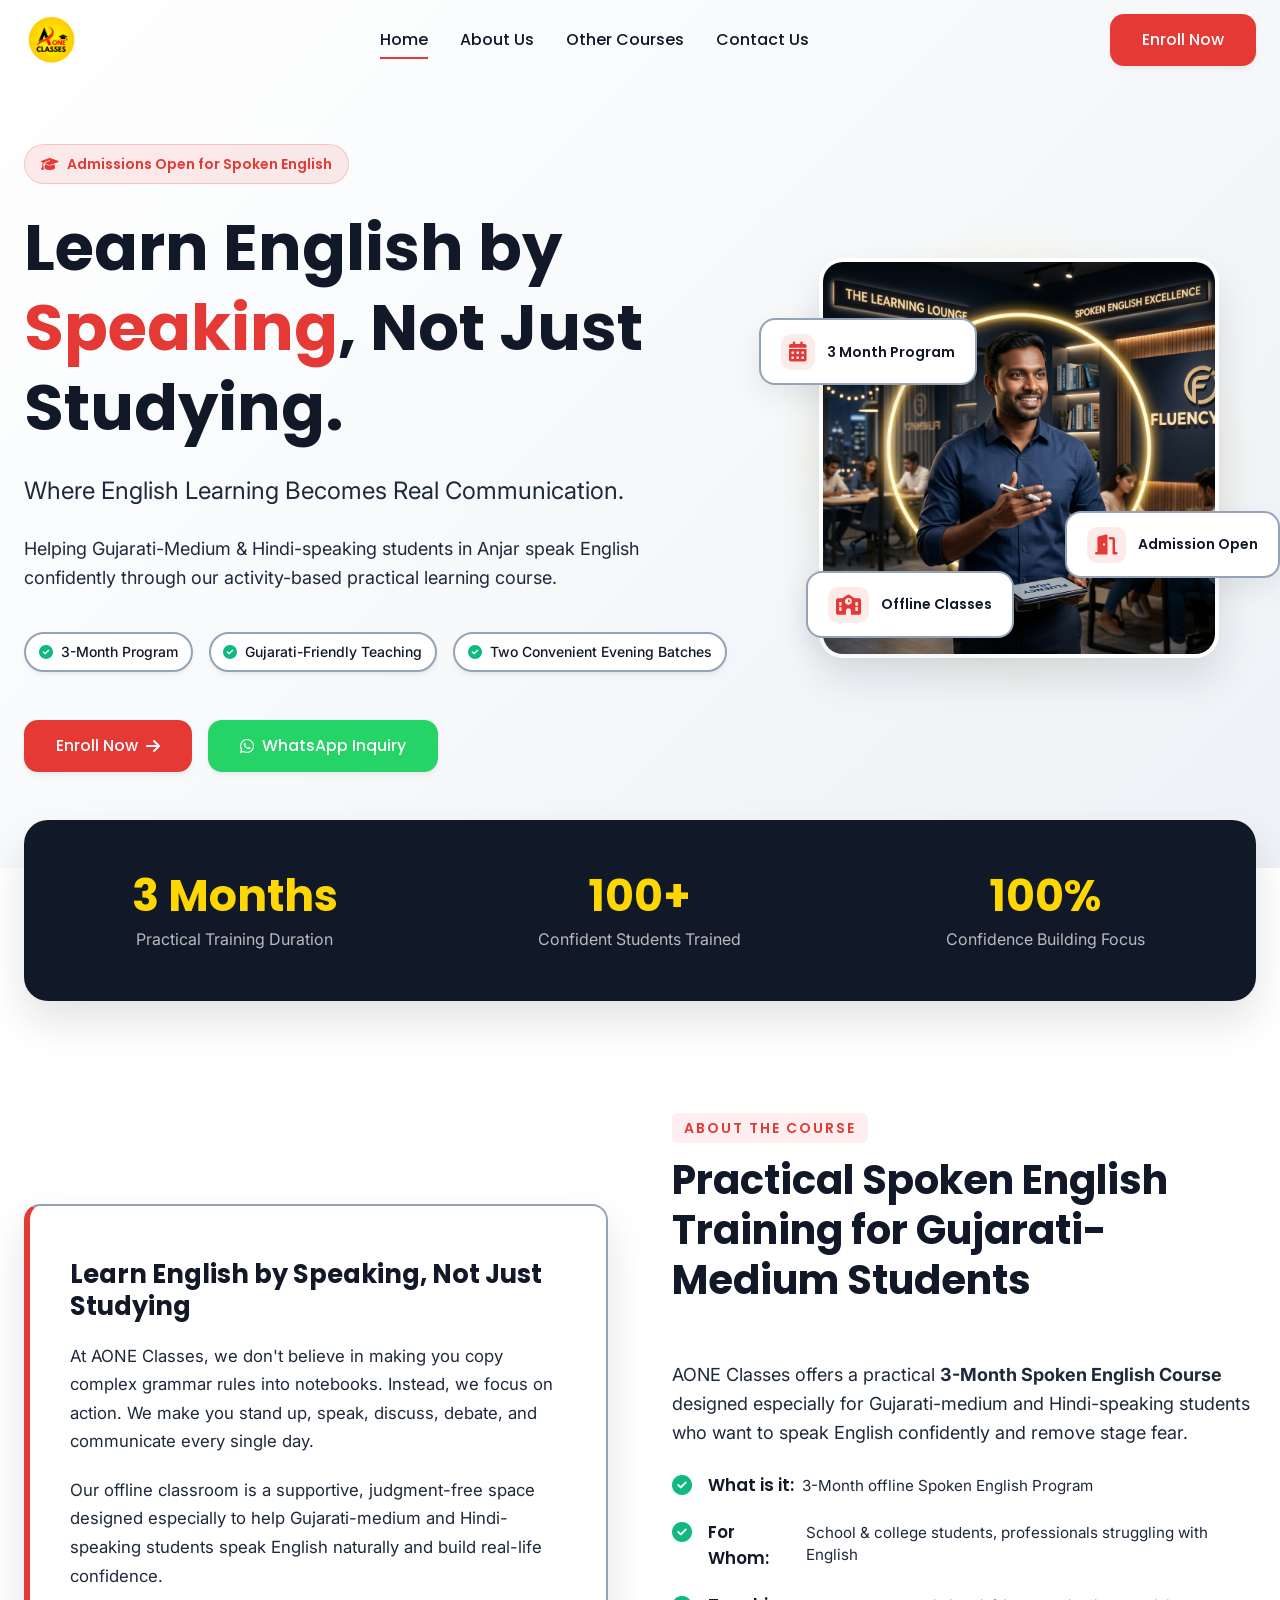
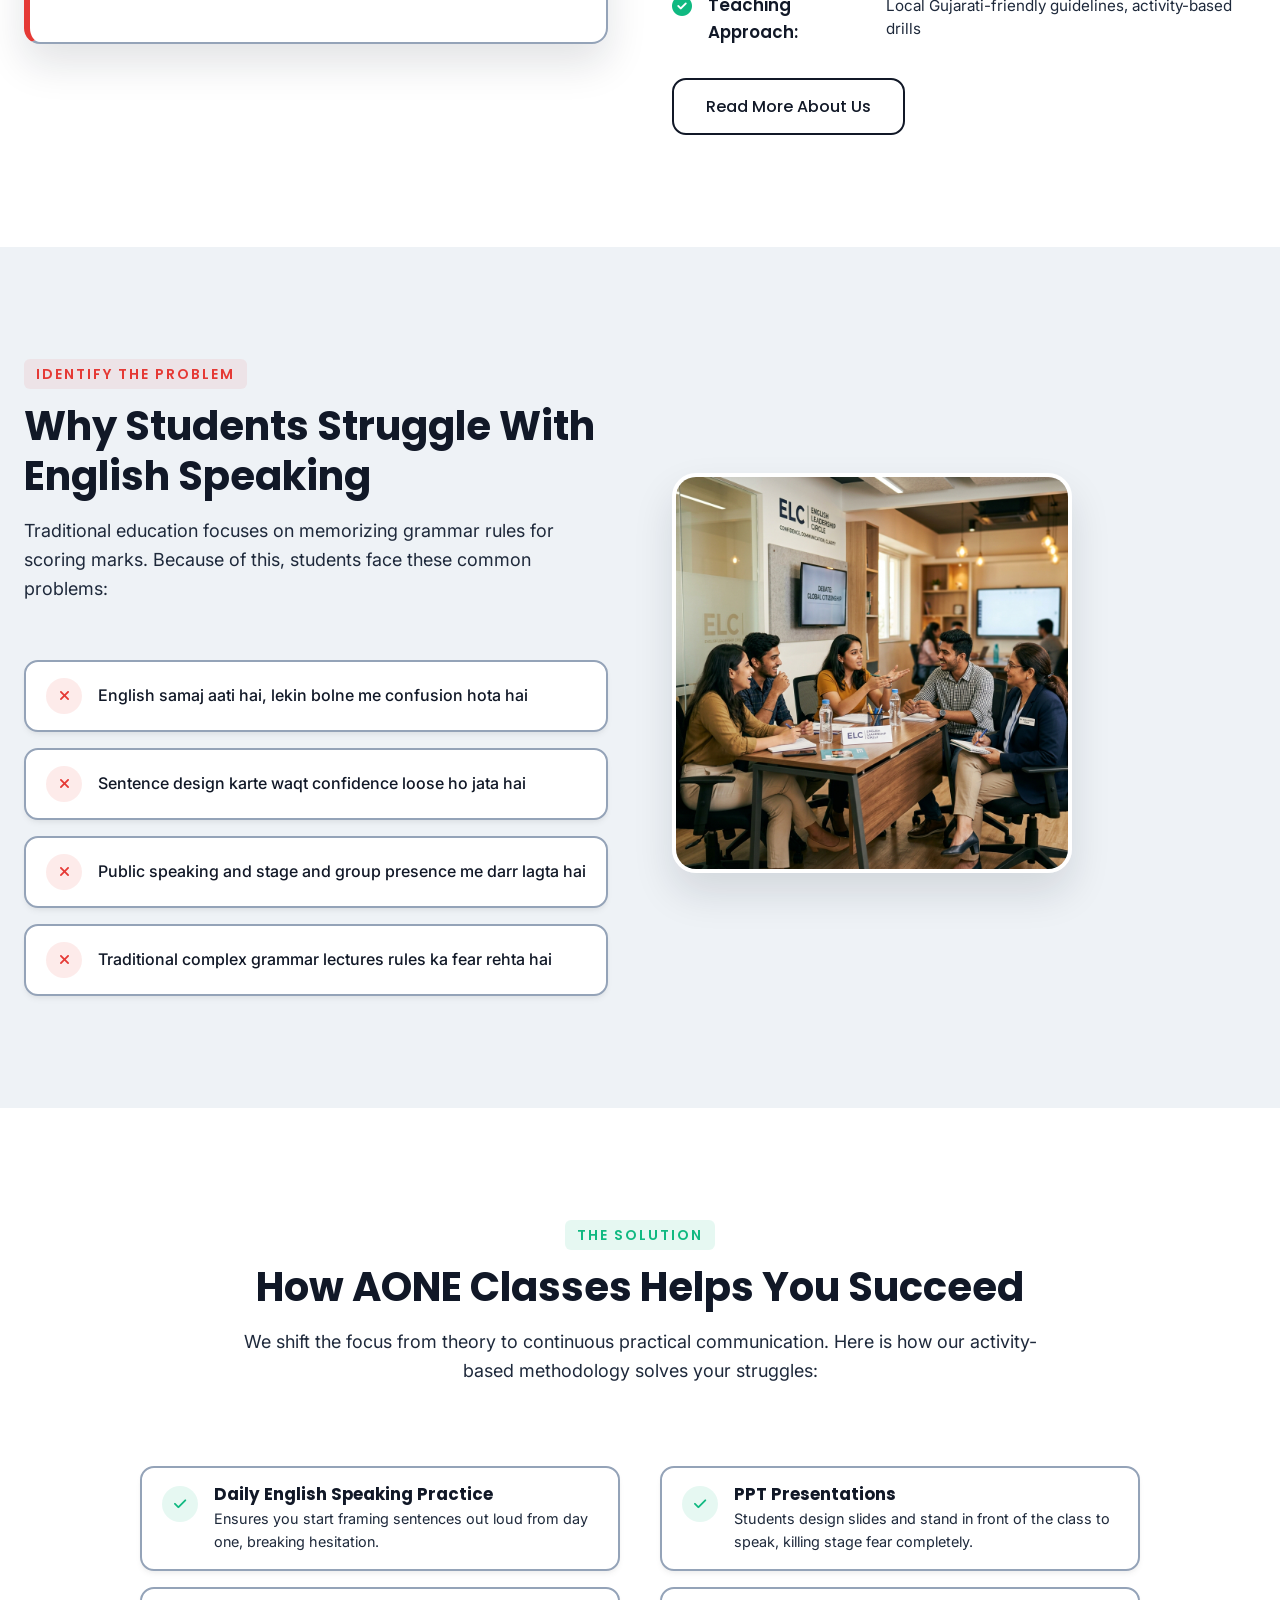
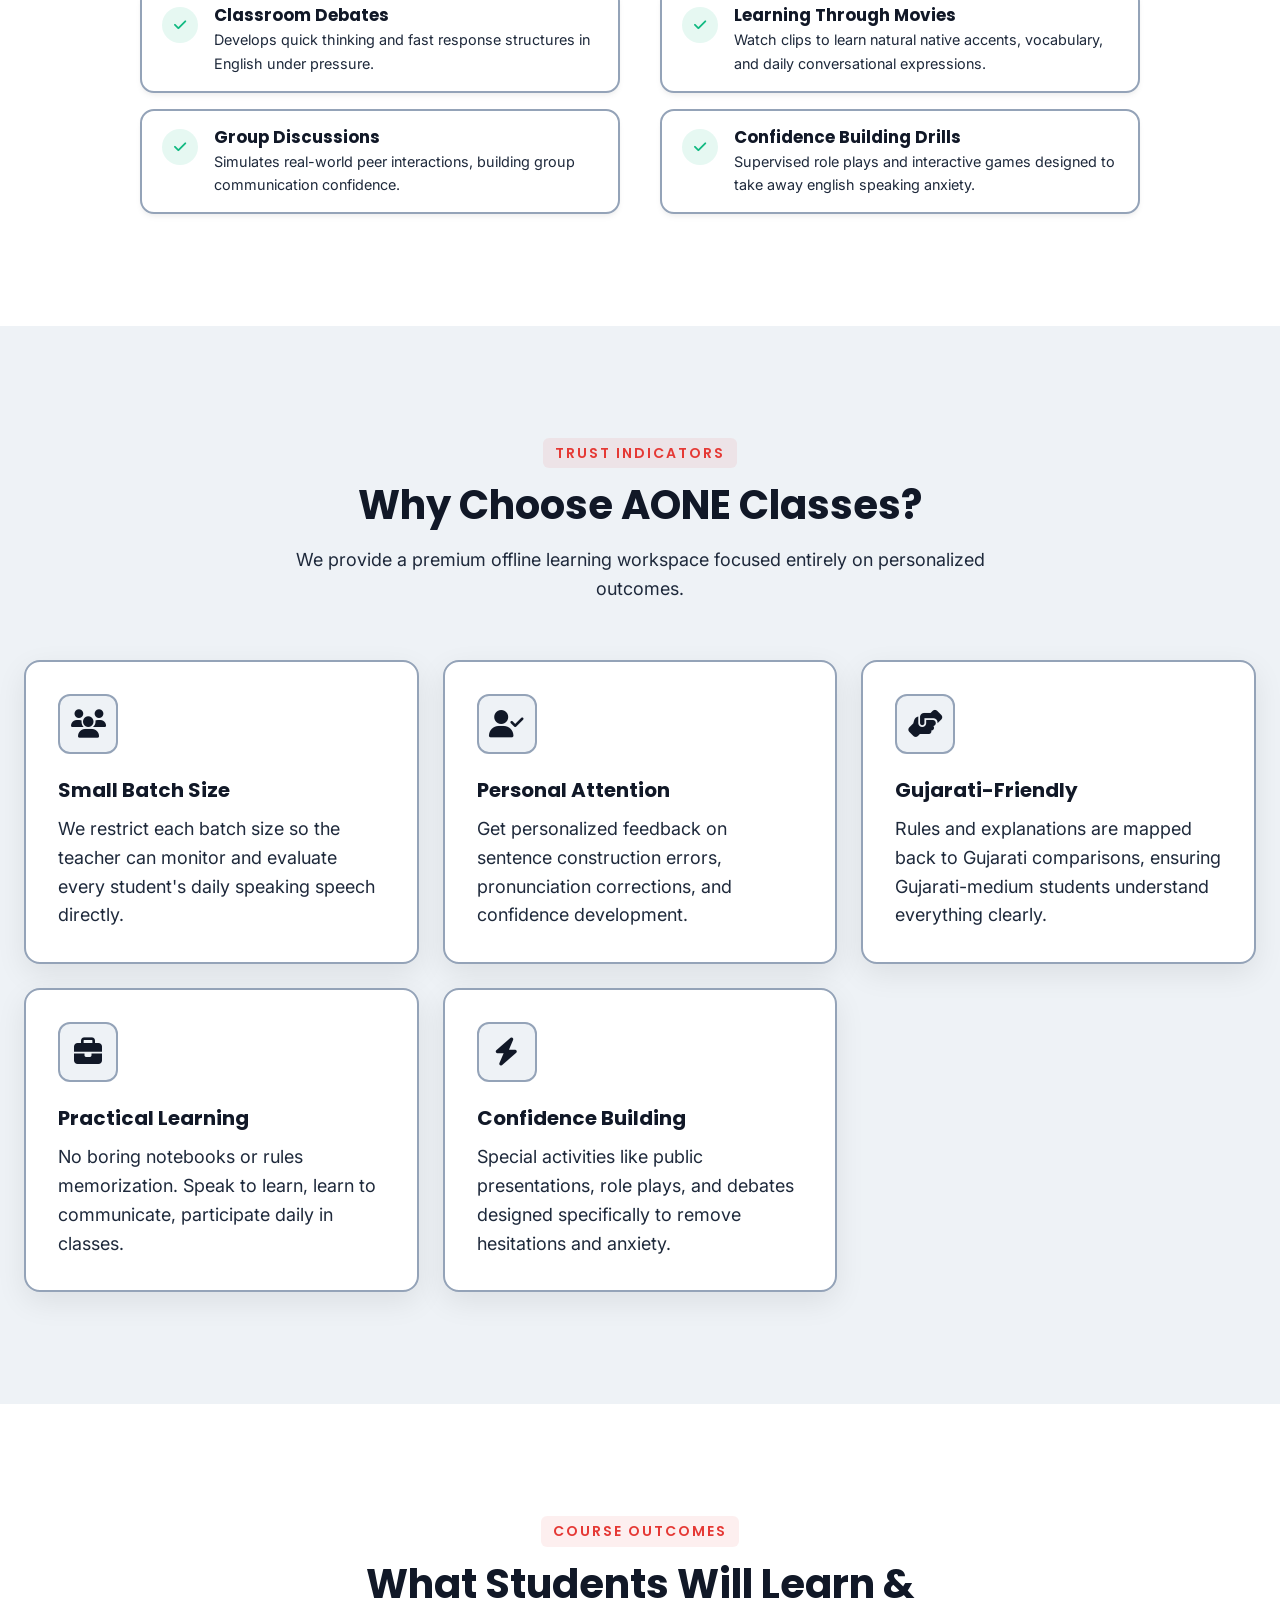
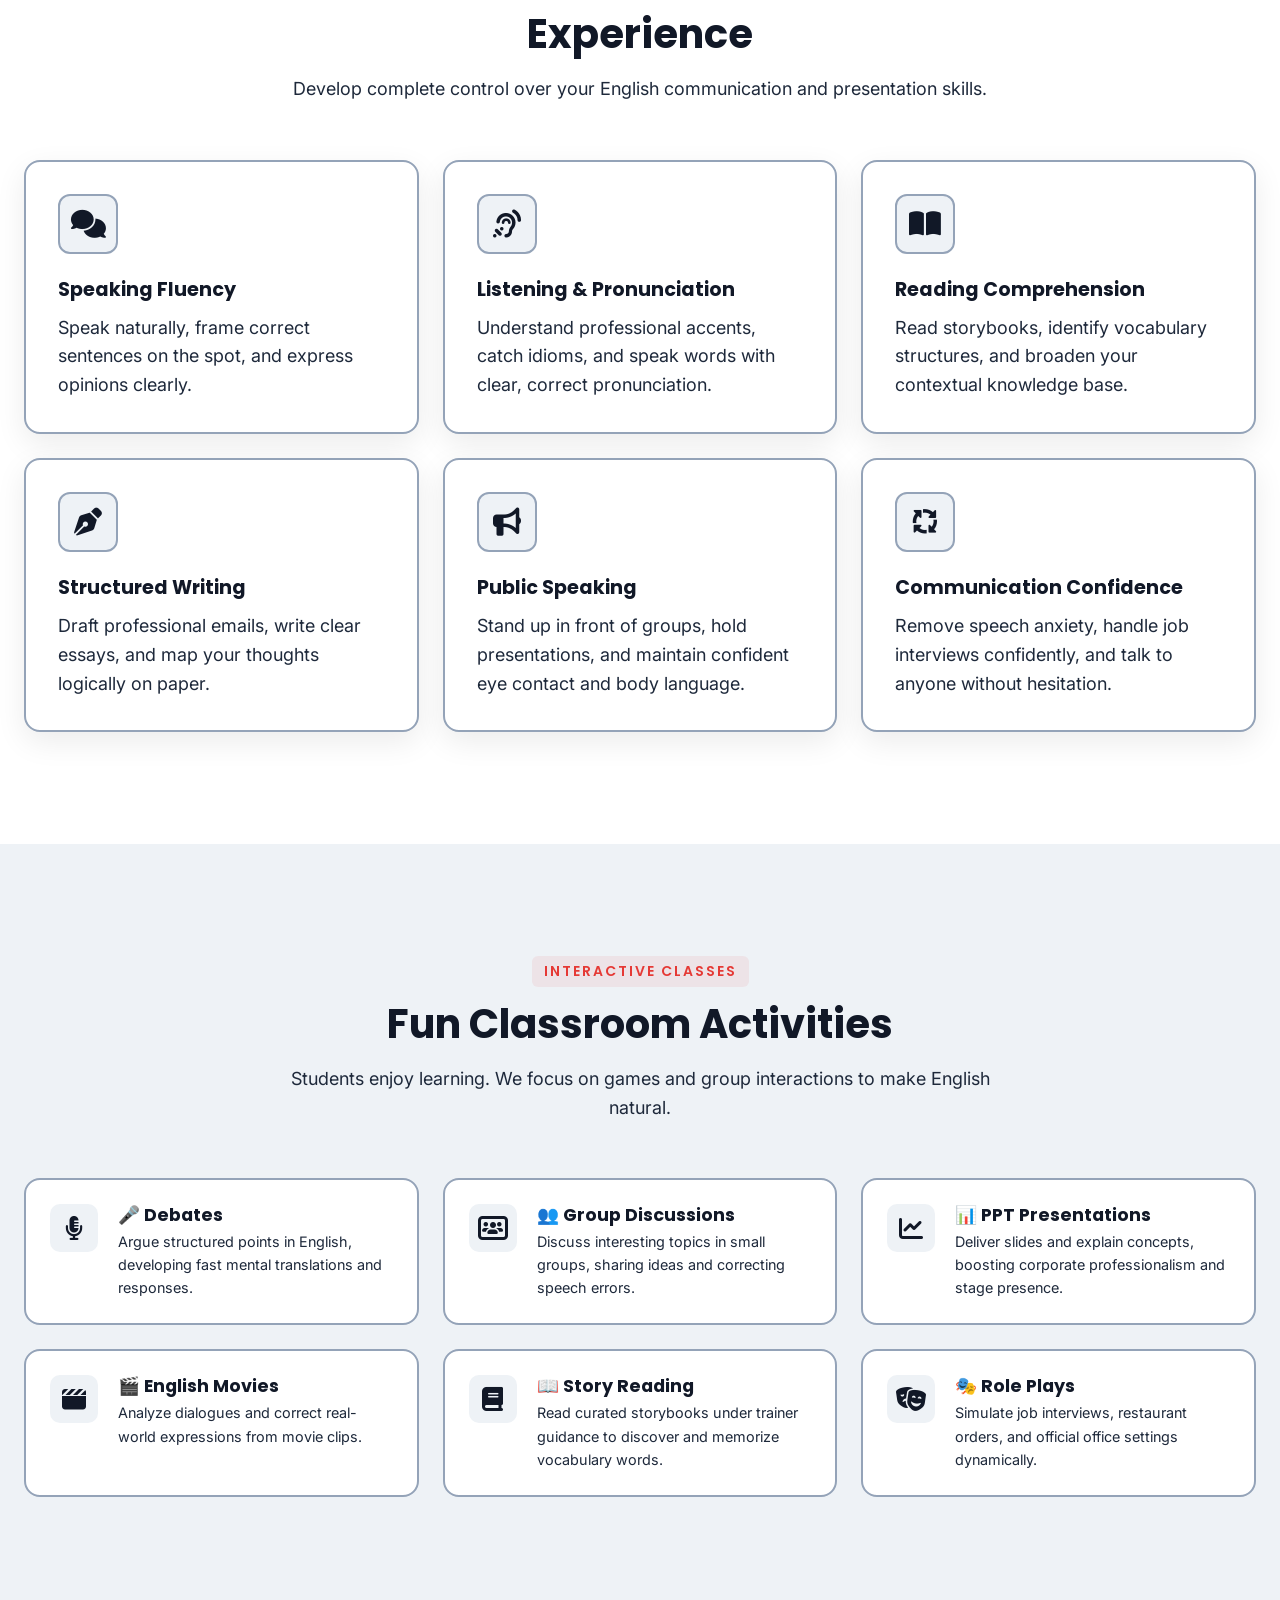
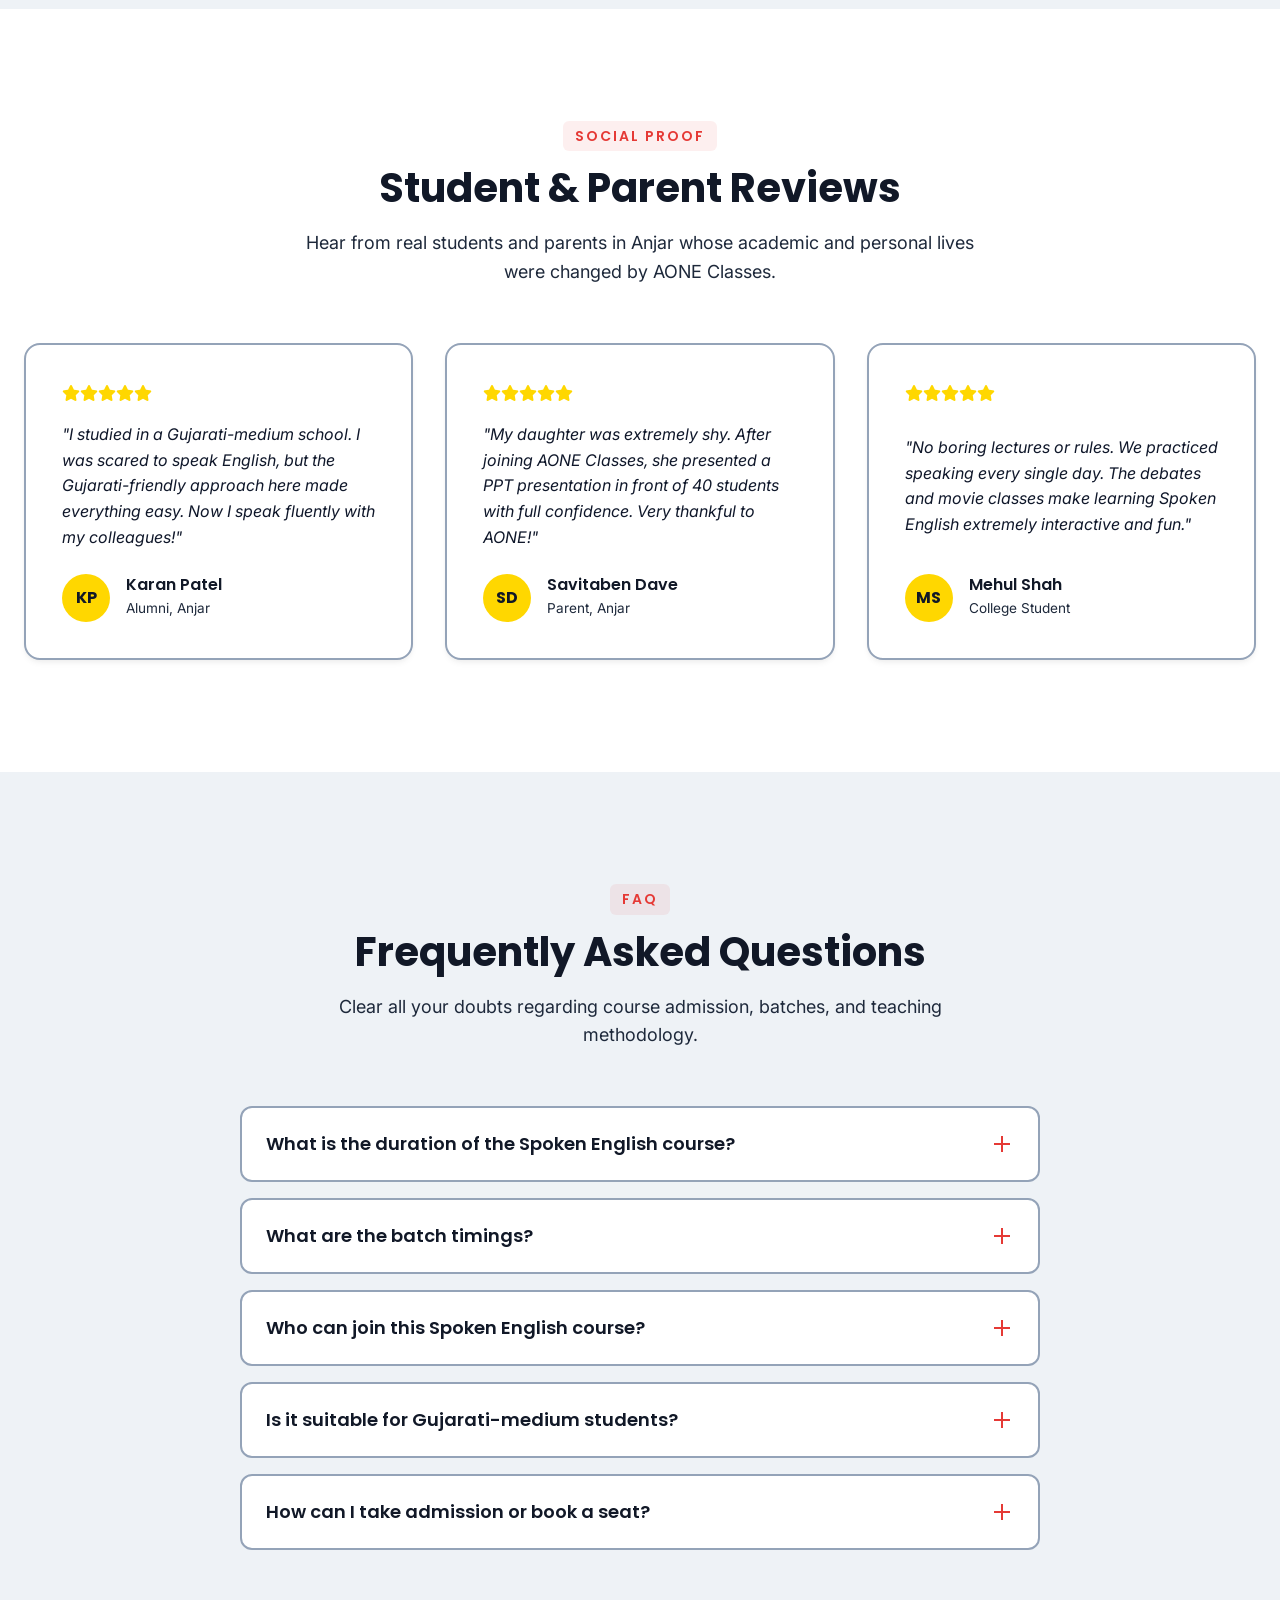
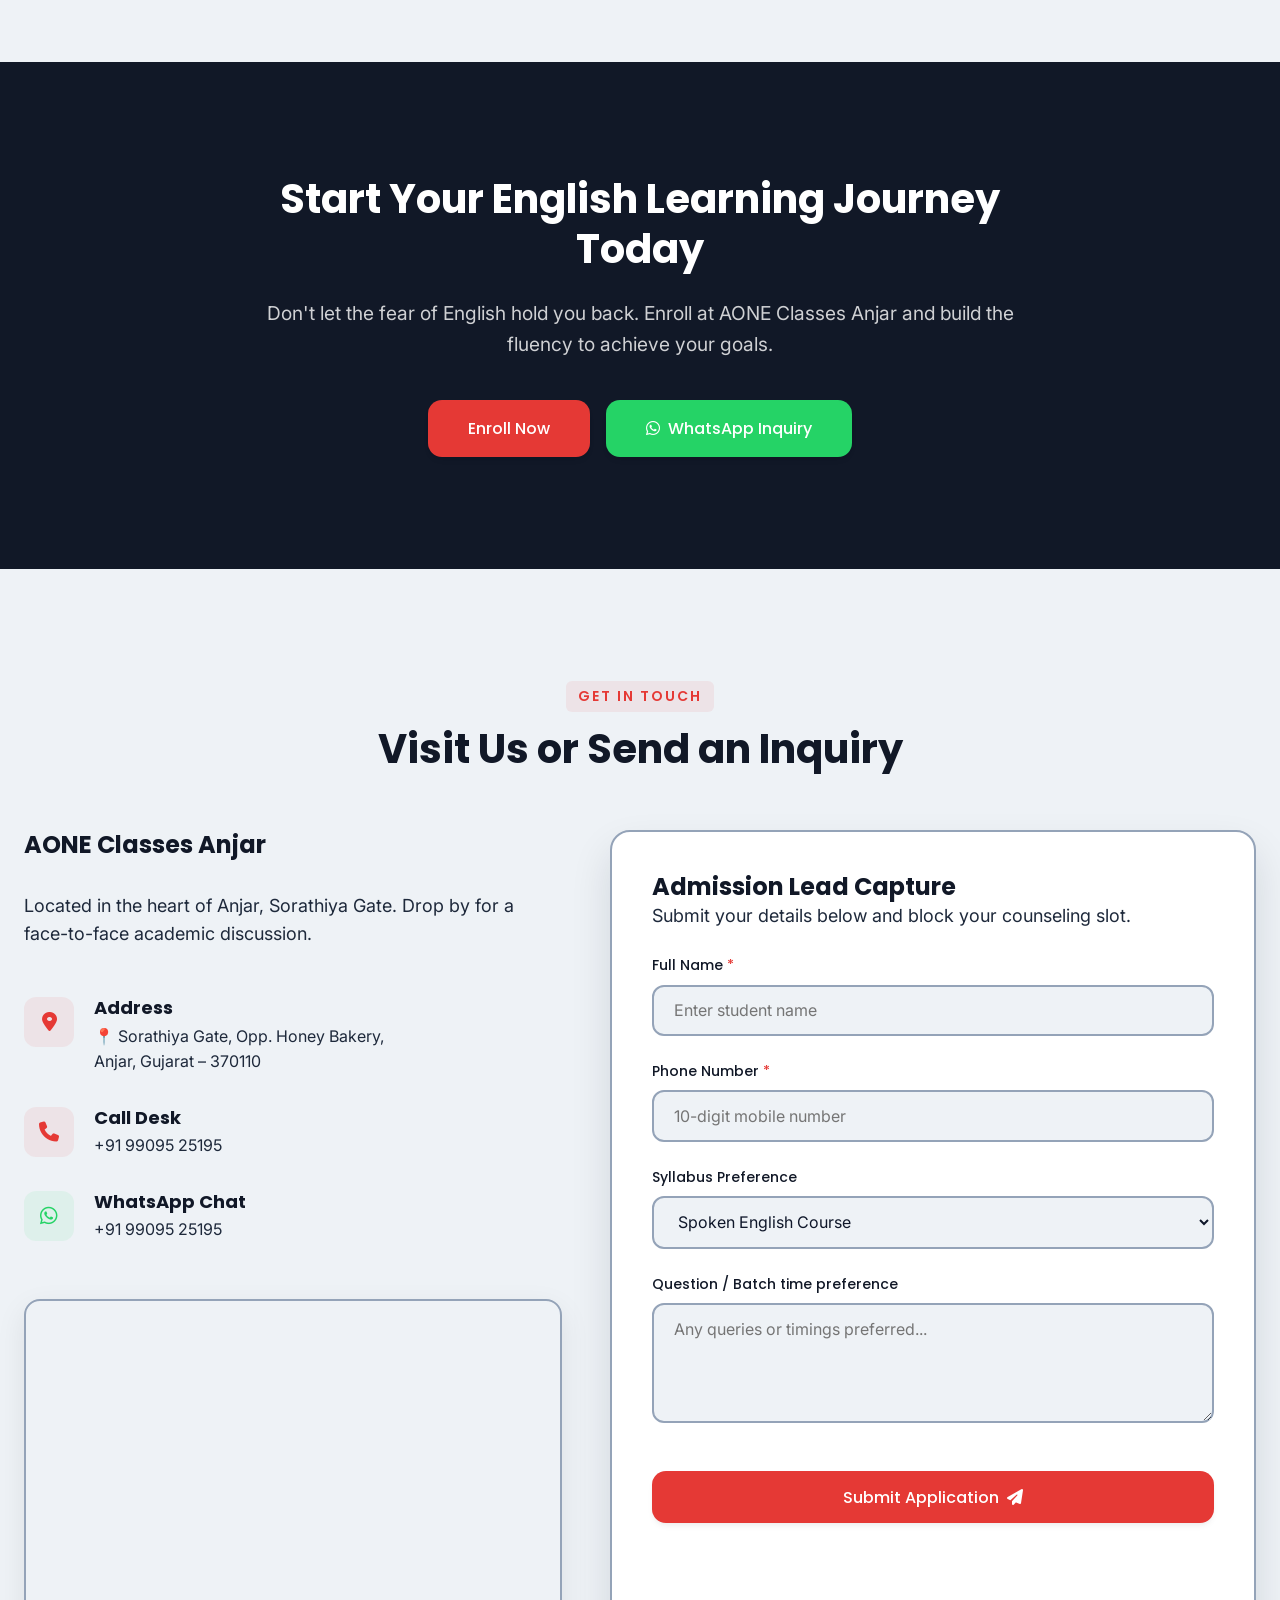
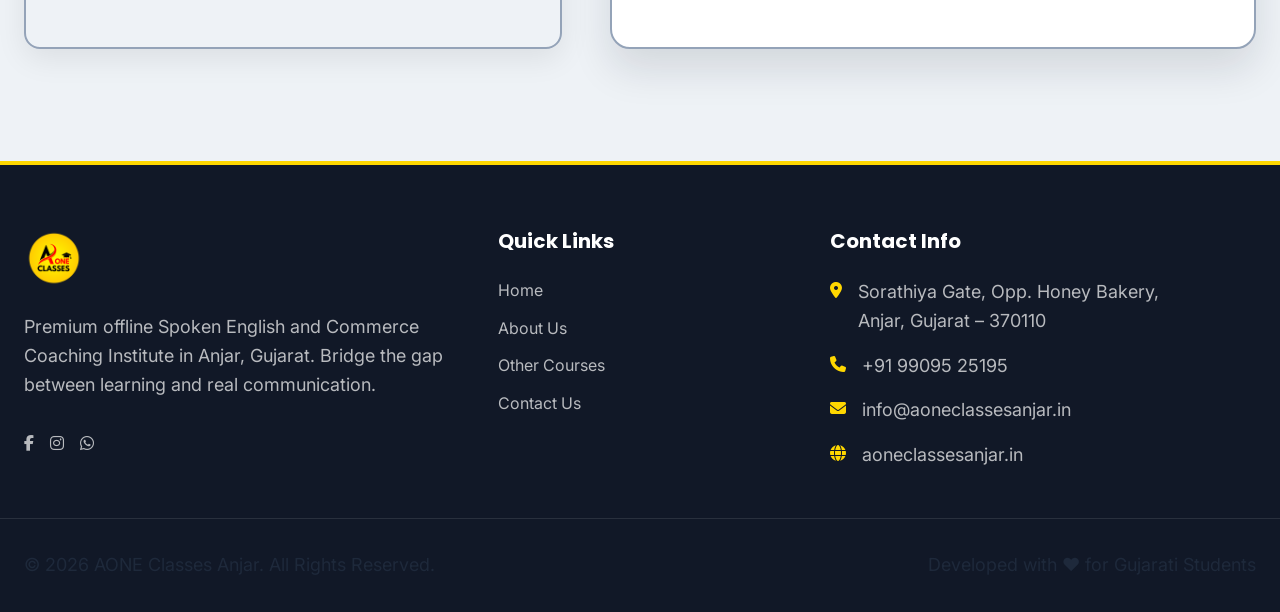
==== index.html @ 419263e0 "Initial commit: AONE Classes Anjar premium website" ====
<!DOCTYPE html>
<html lang="en">
<head>
  <meta charset="UTF-8">
  <meta name="viewport" content="width=device-width, initial-scale=1.0">
  <meta name="description" content="Learn Spoken English in Anjar, Gujarat at AONE Classes. Premium offline coaching for Gujarati-medium and Hindi-speaking students. Join our 3-month course.">
  <title>AONE Classes Anjar | Spoken English & Commerce Coaching</title>
  
  <!-- FontAwesome for Premium Icons -->
  <link rel="stylesheet" href="https://cdnjs.cloudflare.com/ajax/libs/font-awesome/6.4.0/css/all.min.css">
  
  <!-- Global & Component Styles -->
  <link rel="stylesheet" href="style.css">
</head>
<body>

  <!-- Sticky Navbar -->
  <header class="header header-transparent">
    <div class="container">
      <a href="index.html" class="logo" id="navLogo">
        <img src="assets/logo.png" alt="AONE Classes Logo">
      </a>
      
      <ul class="nav-links">
        <li><a href="index.html" class="nav-link active">Home</a></li>
        <li><a href="about.html" class="nav-link">About Us</a></li>
        <li><a href="courses.html" class="nav-link">Other Courses</a></li>
        <li><a href="contact.html" class="nav-link">Contact Us</a></li>
      </ul>
      
      <div class="nav-cta">
        <a href="contact.html" class="btn btn-primary" id="headerCtaBtn">Enroll Now</a>
      </div>
      
      <button class="menu-btn" aria-label="Toggle Menu" id="mobileMenuBtn">
        <span></span>
        <span></span>
        <span></span>
      </button>
    </div>
  </header>

  <!-- Mobile Drawer Menu -->
  <div class="mobile-nav" id="mobileNavDrawer">
    <ul class="mobile-nav-links">
      <li><a href="index.html" class="mobile-nav-link active">Home</a></li>
      <li><a href="about.html" class="mobile-nav-link">About Us</a></li>
      <li><a href="courses.html" class="mobile-nav-link">Other Courses</a></li>
      <li><a href="contact.html" class="mobile-nav-link">Contact Us</a></li>
    </ul>
    <div style="margin-top: 2rem;">
      <a href="contact.html" class="btn btn-primary" style="width: 100%;">Enroll Now</a>
    </div>
  </div>

  <!-- 1. HERO SECTION -->
  <section class="hero">
    <div class="container hero-grid">
      <div class="hero-content reveal">
        <div class="badge" id="heroBadge">
          <i class="fa-solid fa-graduation-cap"></i> Admissions Open for Spoken English
        </div>
        <h1 id="heroHeadline">Learn English by <span style="color: var(--color-cta)">Speaking</span>, Not Just Studying.</h1>
        <p class="subheading" id="heroSubheading">Where English Learning Becomes Real Communication.</p>
        <p id="heroBody">Helping Gujarati-Medium & Hindi-speaking students in Anjar speak English confidently through our activity-based practical learning course.</p>
        
        <div class="hero-trust-bar" id="heroTrustBar">
          <span class="trust-item"><i class="fa-solid fa-circle-check"></i> 3-Month Program</span>
          <span class="trust-item"><i class="fa-solid fa-circle-check"></i> Gujarati-Friendly Teaching</span>
          <span class="trust-item"><i class="fa-solid fa-circle-check"></i> Two Convenient Evening Batches</span>
        </div>

        <div class="btn-group" style="margin-top: 1.5rem;">
          <a href="contact.html" class="btn btn-primary" id="heroEnrollBtn">
            Enroll Now <i class="fa-solid fa-arrow-right"></i>
          </a>
          <a href="https://wa.me/+919909525195?text=Hello%20Sir%20%F0%9F%91%8B%20%20I%20am%20interested%20in%20the%203-Month%20Spoken%20English%20Course.%20%20Could%20you%20please%20share%20the%20course%20details,%20fees,%20batch%20timings,%20and%20admission%20process?%20%20Thank%20you." class="btn btn-whatsapp" target="_blank" id="heroWhatsappBtn">
            <i class="fa-brands fa-whatsapp"></i> WhatsApp Inquiry
          </a>
        </div>
      </div>
      
      <div class="hero-image-wrapper reveal delay-200">
        <div class="hero-glow"></div>
        <img src="assets/sir_portrait.png" alt="AONE Classes Head Instructor" class="hero-image" id="heroMainImg">
        
        <!-- Floating Badges -->
        <div class="floating-card floating-card-1">
          <i class="fa-solid fa-calendar-days"></i>
          <span>3 Month Program</span>
        </div>
        <div class="floating-card floating-card-2">
          <i class="fa-solid fa-door-open"></i>
          <span>Admission Open</span>
        </div>
        <div class="floating-card floating-card-3">
          <i class="fa-solid fa-school"></i>
          <span>Offline Classes</span>
        </div>
      </div>
    </div>
  </section>

  <!-- Statistics Stats Bar -->
  <section class="container" style="position: relative; z-index: 10;">
    <div class="stats-bar reveal">
      <div class="stats-grid">
        <div class="stat-item">
          <h3 class="counter-val" data-count="3" data-suffix=" Months">0</h3>
          <p>Practical Training Duration</p>
        </div>
        <div class="stat-item">
          <h3 class="counter-val" data-count="100" data-suffix="+">0</h3>
          <p>Confident Students Trained</p>
        </div>
        <div class="stat-item">
          <h3 class="counter-val" data-count="100" data-suffix="%">0</h3>
          <p>Confidence Building Focus</p>
        </div>
      </div>
    </div>
  </section>

  <!-- 2. ABOUT THE COURSE -->
  <section class="section-padding" id="about-course">
    <div class="container">
      <div class="grid grid-2" style="align-items: center; gap: 4rem;">
        <!-- Highlighted Course Philosophy Card -->
        <div class="reveal">
          <div class="card" style="border-left: 6px solid var(--color-cta); padding: 3.25rem 2.5rem; height: 100%; display: flex; flex-direction: column; justify-content: center; box-shadow: var(--shadow-lg);">
            <h3 style="margin-bottom: 1.25rem; color: var(--color-primary); font-size: 1.6rem; font-family: var(--font-headings); font-weight: 700;">Learn English by Speaking, Not Just Studying</h3>
            <p style="margin-bottom: 1.25rem; font-size: 1.05rem; line-height: 1.7; color: var(--color-text-sub);">At AONE Classes, we don't believe in making you copy complex grammar rules into notebooks. Instead, we focus on action. We make you stand up, speak, discuss, debate, and communicate every single day.</p>
            <p style="font-size: 1.05rem; line-height: 1.7; color: var(--color-text-sub);">Our offline classroom is a supportive, judgment-free space designed especially to help Gujarati-medium and Hindi-speaking students speak English naturally and build real-life confidence.</p>
          </div>
        </div>

        <div class="reveal delay-200">
          <div class="section-header">
            <span class="tag">About the Course</span>
            <h2>Practical Spoken English Training for Gujarati-Medium Students</h2>
          </div>
          <p style="margin-bottom: 1.5rem;">AONE Classes offers a practical <strong>3-Month Spoken English Course</strong> designed especially for Gujarati-medium and Hindi-speaking students who want to speak English confidently and remove stage fear.</p>
          
          <ul class="about-features-list">
            <li>
              <i class="fa-solid fa-circle-check"></i>
              <div class="list-content">
                <strong>What is it:</strong>
                <span>3-Month offline Spoken English Program</span>
              </div>
            </li>
            <li>
              <i class="fa-solid fa-circle-check"></i>
              <div class="list-content">
                <strong>For Whom:</strong>
                <span>School & college students, professionals struggling with English</span>
              </div>
            </li>
            <li>
              <i class="fa-solid fa-circle-check"></i>
              <div class="list-content">
                <strong>Teaching Approach:</strong>
                <span>Local Gujarati-friendly guidelines, activity-based drills</span>
              </div>
            </li>
          </ul>
          
          <a href="about.html" class="btn btn-outline">Read More About Us</a>
        </div>
      </div>
    </div>
  </section>

  <!-- 3. WHY STUDENTS STRUGGLE WITH ENGLISH -->
  <section class="section-padding bg-alternate" id="pain-points">
    <div class="container">
      <div class="grid grid-2" style="align-items: center; gap: 4rem;">
        <div class="reveal">
          <div class="section-header">
            <span class="tag" style="background-color: rgba(229, 57, 53, 0.08); color: var(--color-cta)">Identify the Problem</span>
            <h2>Why Students Struggle With English Speaking</h2>
            <p>Traditional education focuses on memorizing grammar rules for scoring marks. Because of this, students face these common problems:</p>
          </div>
          
          <ul class="struggle-list">
            <li class="struggle-item">
              <div class="struggle-icon"><i class="fa-solid fa-xmark"></i></div>
              <span class="struggle-text">English samaj aati hai, lekin bolne me confusion hota hai</span>
            </li>
            <li class="struggle-item">
              <div class="struggle-icon"><i class="fa-solid fa-xmark"></i></div>
              <span class="struggle-text">Sentence design karte waqt confidence loose ho jata hai</span>
            </li>
            <li class="struggle-item">
              <div class="struggle-icon"><i class="fa-solid fa-xmark"></i></div>
              <span class="struggle-text">Public speaking and stage and group presence me darr lagta hai</span>
            </li>
            <li class="struggle-item">
              <div class="struggle-icon"><i class="fa-solid fa-xmark"></i></div>
              <span class="struggle-text">Traditional complex grammar lectures rules ka fear rehta hai</span>
            </li>
          </ul>
        </div>
        
        <div class="reveal delay-200">
          <img src="assets/about_learning.png" alt="Students struggling to speak English" class="hero-image" style="width: 100%; border: 4px solid var(--color-bg-white);">
        </div>
      </div>
    </div>
  </section>

  <!-- 4. HOW AONE CLASSES HELPS -->
  <section class="section-padding" id="how-we-help">
    <div class="container">
      <div class="section-header center text-center reveal" style="max-width: 800px;">
        <span class="tag" style="background-color: rgba(16, 185, 129, 0.1); color: #10B981;">The Solution</span>
        <h2>How AONE Classes Helps You Succeed</h2>
        <p>We shift the focus from theory to continuous practical communication. Here is how our activity-based methodology solves your struggles:</p>
      </div>

      <div class="grid grid-2" style="gap: 2.5rem; max-width: 1000px; margin: 0 auto;">
        <div class="reveal">
          <ul class="solution-list">
            <li class="solution-item">
              <div class="solution-icon"><i class="fa-solid fa-check"></i></div>
              <div class="solution-text-container">
                <h4>Daily English Speaking Practice</h4>
                <p>Ensures you start framing sentences out loud from day one, breaking hesitation.</p>
              </div>
            </li>
            <li class="solution-item">
              <div class="solution-icon"><i class="fa-solid fa-check"></i></div>
              <div class="solution-text-container">
                <h4>Classroom Debates</h4>
                <p>Develops quick thinking and fast response structures in English under pressure.</p>
              </div>
            </li>
            <li class="solution-item">
              <div class="solution-icon"><i class="fa-solid fa-check"></i></div>
              <div class="solution-text-container">
                <h4>Group Discussions</h4>
                <p>Simulates real-world peer interactions, building group communication confidence.</p>
              </div>
            </li>
          </ul>
        </div>

        <div class="reveal delay-200">
          <ul class="solution-list">
            <li class="solution-item">
              <div class="solution-icon"><i class="fa-solid fa-check"></i></div>
              <div class="solution-text-container">
                <h4>PPT Presentations</h4>
                <p>Students design slides and stand in front of the class to speak, killing stage fear completely.</p>
              </div>
            </li>
            <li class="solution-item">
              <div class="solution-icon"><i class="fa-solid fa-check"></i></div>
              <div class="solution-text-container">
                <h4>Learning Through Movies</h4>
                <p>Watch clips to learn natural native accents, vocabulary, and daily conversational expressions.</p>
              </div>
            </li>
            <li class="solution-item">
              <div class="solution-icon"><i class="fa-solid fa-check"></i></div>
              <div class="solution-text-container">
                <h4>Confidence Building Drills</h4>
                <p>Supervised role plays and interactive games designed to take away english speaking anxiety.</p>
              </div>
            </li>
          </ul>
        </div>
      </div>
    </div>
  </section>

  <!-- 5. WHY CHOOSE AONE CLASSES -->
  <section class="section-padding bg-alternate" id="why-choose-us">
    <div class="container">
      <div class="section-header center text-center reveal">
        <span class="tag">Trust Indicators</span>
        <h2>Why Choose AONE Classes?</h2>
        <p>We provide a premium offline learning workspace focused entirely on personalized outcomes.</p>
      </div>

      <div class="grid grid-3">
        <div class="card reveal">
          <div class="icon-box"><i class="fa-solid fa-users"></i></div>
          <h3 style="font-size: 1.25rem; margin-bottom: 0.75rem;">Small Batch Size</h3>
          <p>We restrict each batch size so the teacher can monitor and evaluate every student's daily speaking speech directly.</p>
        </div>
        
        <div class="card reveal delay-100">
          <div class="icon-box"><i class="fa-solid fa-user-check"></i></div>
          <h3 style="font-size: 1.25rem; margin-bottom: 0.75rem;">Personal Attention</h3>
          <p>Get personalized feedback on sentence construction errors, pronunciation corrections, and confidence development.</p>
        </div>
        
        <div class="card reveal delay-200">
          <div class="icon-box"><i class="fa-solid fa-hands-helping"></i></div>
          <h3 style="font-size: 1.25rem; margin-bottom: 0.75rem;">Gujarati-Friendly</h3>
          <p>Rules and explanations are mapped back to Gujarati comparisons, ensuring Gujarati-medium students understand everything clearly.</p>
        </div>

        <div class="card reveal">
          <div class="icon-box"><i class="fa-solid fa-briefcase"></i></div>
          <h3 style="font-size: 1.25rem; margin-bottom: 0.75rem;">Practical Learning</h3>
          <p>No boring notebooks or rules memorization. Speak to learn, learn to communicate, participate daily in classes.</p>
        </div>

        <div class="card reveal delay-100" style="grid-column: span 1; @media (min-width: 1024px) { grid-column: span 2; }">
          <div class="icon-box"><i class="fa-solid fa-bolt"></i></div>
          <h3 style="font-size: 1.25rem; margin-bottom: 0.75rem;">Confidence Building</h3>
          <p>Special activities like public presentations, role plays, and debates designed specifically to remove hesitations and anxiety.</p>
        </div>
      </div>
    </div>
  </section>

  <!-- 6. WHAT STUDENTS WILL LEARN -->
  <section class="section-padding" id="what-you-learn">
    <div class="container">
      <div class="section-header center text-center reveal">
        <span class="tag">Course Outcomes</span>
        <h2>What Students Will Learn & Experience</h2>
        <p>Develop complete control over your English communication and presentation skills.</p>
      </div>

      <div class="grid grid-3">
        <div class="card reveal">
          <div class="icon-box"><i class="fa-solid fa-comments"></i></div>
          <h4 style="margin-bottom: 0.75rem; font-size: 1.2rem;">Speaking Fluency</h4>
          <p>Speak naturally, frame correct sentences on the spot, and express opinions clearly.</p>
        </div>
        
        <div class="card reveal delay-100">
          <div class="icon-box"><i class="fa-solid fa-ear-listen"></i></div>
          <h4 style="margin-bottom: 0.75rem; font-size: 1.2rem;">Listening & Pronunciation</h4>
          <p>Understand professional accents, catch idioms, and speak words with clear, correct pronunciation.</p>
        </div>

        <div class="card reveal delay-200">
          <div class="icon-box"><i class="fa-solid fa-book-open"></i></div>
          <h4 style="margin-bottom: 0.75rem; font-size: 1.2rem;">Reading Comprehension</h4>
          <p>Read storybooks, identify vocabulary structures, and broaden your contextual knowledge base.</p>
        </div>

        <div class="card reveal">
          <div class="icon-box"><i class="fa-solid fa-pen-nib"></i></div>
          <h4 style="margin-bottom: 0.75rem; font-size: 1.2rem;">Structured Writing</h4>
          <p>Draft professional emails, write clear essays, and map your thoughts logically on paper.</p>
        </div>

        <div class="card reveal delay-100">
          <div class="icon-box"><i class="fa-solid fa-bullhorn"></i></div>
          <h4 style="margin-bottom: 0.75rem; font-size: 1.2rem;">Public Speaking</h4>
          <p>Stand up in front of groups, hold presentations, and maintain confident eye contact and body language.</p>
        </div>

        <div class="card reveal delay-200">
          <div class="icon-box"><i class="fa-solid fa-arrows-spin"></i></div>
          <h4 style="margin-bottom: 0.75rem; font-size: 1.2rem;">Communication Confidence</h4>
          <p>Remove speech anxiety, handle job interviews confidently, and talk to anyone without hesitation.</p>
        </div>
      </div>
    </div>
  </section>

  <!-- 7. LEARNING ACTIVITIES -->
  <section class="section-padding bg-alternate" id="activities">
    <div class="container">
      <div class="section-header center text-center reveal">
        <span class="tag">Interactive Classes</span>
        <h2>Fun Classroom Activities</h2>
        <p>Students enjoy learning. We focus on games and group interactions to make English natural.</p>
      </div>

      <div class="grid activities-grid">
        <!-- Debates -->
        <div class="activity-card reveal">
          <div class="activity-icon"><i class="fa-solid fa-microphone-lines"></i></div>
          <div class="activity-details">
            <h4>🎤 Debates</h4>
            <p>Argue structured points in English, developing fast mental translations and responses.</p>
          </div>
        </div>
        
        <!-- Group Discussions -->
        <div class="activity-card reveal delay-100">
          <div class="activity-icon"><i class="fa-solid fa-users-rectangle"></i></div>
          <div class="activity-details">
            <h4>👥 Group Discussions</h4>
            <p>Discuss interesting topics in small groups, sharing ideas and correcting speech errors.</p>
          </div>
        </div>

        <!-- PPT Presentations -->
        <div class="activity-card reveal delay-200">
          <div class="activity-icon"><i class="fa-solid fa-chart-line"></i></div>
          <div class="activity-details">
            <h4>📊 PPT Presentations</h4>
            <p>Deliver slides and explain concepts, boosting corporate professionalism and stage presence.</p>
          </div>
        </div>

        <!-- English Movies -->
        <div class="activity-card reveal">
          <div class="activity-icon"><i class="fa-solid fa-clapperboard"></i></div>
          <div class="activity-details">
            <h4>🎬 English Movies</h4>
            <p>Analyze dialogues and correct real-world expressions from movie clips.</p>
          </div>
        </div>

        <!-- Story Reading -->
        <div class="activity-card reveal delay-100">
          <div class="activity-icon"><i class="fa-solid fa-book"></i></div>
          <div class="activity-details">
            <h4>📖 Story Reading</h4>
            <p>Read curated storybooks under trainer guidance to discover and memorize vocabulary words.</p>
          </div>
        </div>

        <!-- Role Plays -->
        <div class="activity-card reveal delay-200">
          <div class="activity-icon"><i class="fa-solid fa-theater-masks"></i></div>
          <div class="activity-details">
            <h4>🎭 Role Plays</h4>
            <p>Simulate job interviews, restaurant orders, and official office settings dynamically.</p>
          </div>
        </div>
      </div>
    </div>
  </section>

  <!-- 8. TESTIMONIALS -->
  <section class="section-padding" id="testimonials">
    <div class="container">
      <div class="section-header center text-center reveal">
        <span class="tag">Social Proof</span>
        <h2>Student & Parent Reviews</h2>
        <p>Hear from real students and parents in Anjar whose academic and personal lives were changed by AONE Classes.</p>
      </div>

      <div class="testimonials-grid">
        <!-- Review 1 -->
        <div class="testimonial-card reveal">
          <div class="testimonial-stars">
            <i class="fa-solid fa-star"></i><i class="fa-solid fa-star"></i><i class="fa-solid fa-star"></i><i class="fa-solid fa-star"></i><i class="fa-solid fa-star"></i>
          </div>
          <p class="testimonial-text">"I studied in a Gujarati-medium school. I was scared to speak English, but the Gujarati-friendly approach here made everything easy. Now I speak fluently with my colleagues!"</p>
          <div class="testimonial-user">
            <div class="testimonial-avatar">KP</div>
            <div class="testimonial-user-info">
              <h5>Karan Patel</h5>
              <span>Alumni, Anjar</span>
            </div>
          </div>
        </div>

        <!-- Review 2 -->
        <div class="testimonial-card reveal delay-100">
          <div class="testimonial-stars">
            <i class="fa-solid fa-star"></i><i class="fa-solid fa-star"></i><i class="fa-solid fa-star"></i><i class="fa-solid fa-star"></i><i class="fa-solid fa-star"></i>
          </div>
          <p class="testimonial-text">"My daughter was extremely shy. After joining AONE Classes, she presented a PPT presentation in front of 40 students with full confidence. Very thankful to AONE!"</p>
          <div class="testimonial-user">
            <div class="testimonial-avatar">SD</div>
            <div class="testimonial-user-info">
              <h5>Savitaben Dave</h5>
              <span>Parent, Anjar</span>
            </div>
          </div>
        </div>

        <!-- Review 3 -->
        <div class="testimonial-card reveal delay-200">
          <div class="testimonial-stars">
            <i class="fa-solid fa-star"></i><i class="fa-solid fa-star"></i><i class="fa-solid fa-star"></i><i class="fa-solid fa-star"></i><i class="fa-solid fa-star"></i>
          </div>
          <p class="testimonial-text">"No boring lectures or rules. We practiced speaking every single day. The debates and movie classes make learning Spoken English extremely interactive and fun."</p>
          <div class="testimonial-user">
            <div class="testimonial-avatar">MS</div>
            <div class="testimonial-user-info">
              <h5>Mehul Shah</h5>
              <span>College Student</span>
            </div>
          </div>
        </div>
      </div>
    </div>
  </section>

  <!-- 9. FAQ -->
  <section class="section-padding bg-alternate" id="faq">
    <div class="container">
      <div class="section-header center text-center reveal">
        <span class="tag">FAQ</span>
        <h2>Frequently Asked Questions</h2>
        <p>Clear all your doubts regarding course admission, batches, and teaching methodology.</p>
      </div>

      <div class="faq-list reveal">
        <div class="faq-item">
          <button class="faq-question">
            <h4>What is the duration of the Spoken English course?</h4>
            <div class="faq-icon"></div>
          </button>
          <div class="faq-answer">
            <div class="faq-answer-content">
              The program is a comprehensive 3-month course designed to take students from basic sentence structuring to confident public communication.
            </div>
          </div>
        </div>

        <div class="faq-item">
          <button class="faq-question">
            <h4>What are the batch timings?</h4>
            <div class="faq-icon"></div>
          </button>
          <div class="faq-answer">
            <div class="faq-answer-content">
              We run two evening batches from Monday to Friday:
              <ul>
                <li>Batch 1: 4:00 PM – 5:00 PM</li>
                <li>Batch 2: 5:00 PM – 6:00 PM</li>
              </ul>
            </div>
          </div>
        </div>

        <div class="faq-item">
          <button class="faq-question">
            <h4>Who can join this Spoken English course?</h4>
            <div class="faq-icon"></div>
          </button>
          <div class="faq-answer">
            <div class="faq-answer-content">
              School students, college students, job seekers, and anyone who wants to improve their English speaking fluency and boost their self-confidence can join.
            </div>
          </div>
        </div>

        <div class="faq-item">
          <button class="faq-question">
            <h4>Is it suitable for Gujarati-medium students?</h4>
            <div class="faq-icon"></div>
          </button>
          <div class="faq-answer">
            <div class="faq-answer-content">
              Yes, our entire curriculum is specially designed for Gujarati-medium and Hindi-speaking students. We explain rules using familiar Gujarati structures so students learn without fear.
            </div>
          </div>
        </div>

        <div class="faq-item">
          <button class="faq-question">
            <h4>How can I take admission or book a seat?</h4>
            <div class="faq-icon"></div>
          </button>
          <div class="faq-answer">
            <div class="faq-answer-content">
              You can click "Enroll Now" and submit the inquiry form, or contact us directly on WhatsApp or Call. We invite students to visit our offline center in Anjar for a free counseling session.
            </div>
          </div>
        </div>
      </div>
    </div>
  </section>

  <!-- 10. FINAL CTA -->
  <section class="section-padding" style="background-color: var(--color-primary); color: var(--color-bg-white);">
    <div class="container text-center reveal" style="max-width: 800px;">
      <h2 style="color: var(--color-bg-white); margin-bottom: 1.5rem;">Start Your English Learning Journey Today</h2>
      <p style="color: rgba(255, 255, 255, 0.8); margin-bottom: 2.5rem; font-size: 1.2rem;">Don't let the fear of English hold you back. Enroll at AONE Classes Anjar and build the fluency to achieve your goals.</p>
      
      <div class="btn-group" style="justify-content: center;">
        <a href="contact.html" class="btn btn-primary" style="padding: 1rem 2.5rem;">Enroll Now</a>
        <a href="https://wa.me/+919909525195?text=Hello%20Sir%20%F0%9F%91%8B%20%20I%20am%20interested%20in%20the%203-Month%20Spoken%20English%20Course.%20%20Could%20you%20please%20share%20the%20course%20details,%20fees,%20batch%20timings,%20and%20admission%20process?%20%20Thank%20you." class="btn btn-whatsapp" target="_blank" style="padding: 1rem 2.5rem;">
          <i class="fa-brands fa-whatsapp"></i> WhatsApp Inquiry
        </a>
      </div>
    </div>
  </section>

  <!-- 11. CONTACT SECTION -->
  <section class="section-padding bg-alternate" id="contact">
    <div class="container">
      <div class="section-header text-center center reveal">
        <span class="tag">Get in Touch</span>
        <h2>Visit Us or Send an Inquiry</h2>
      </div>

      <div class="contact-grid">
        <!-- Direct Details -->
        <div class="contact-info reveal">
          <h3>AONE Classes Anjar</h3>
          <p>Located in the heart of Anjar, Sorathiya Gate. Drop by for a face-to-face academic discussion.</p>
          
          <div class="contact-info-item" style="margin-top: 1rem;">
            <div class="contact-info-icon"><i class="fa-solid fa-location-dot"></i></div>
            <div class="contact-info-text">
              <h4>Address</h4>
              <p>📍 Sorathiya Gate, Opp. Honey Bakery,<br>Anjar, Gujarat – 370110</p>
            </div>
          </div>

          <div class="contact-info-item">
            <div class="contact-info-icon"><i class="fa-solid fa-phone"></i></div>
            <div class="contact-info-text">
              <h4>Call Desk</h4>
              <p><a href="tel:+919909525195" style="color: inherit;">+91 99095 25195</a></p>
            </div>
          </div>

          <div class="contact-info-item">
            <div class="contact-info-icon" style="background-color: rgba(37, 211, 102, 0.08); color: #25D366;"><i class="fa-brands fa-whatsapp"></i></div>
            <div class="contact-info-text">
              <h4>WhatsApp Chat</h4>
              <p><a href="https://wa.me/+919909525195" target="_blank" style="color: inherit;">+91 99095 25195</a></p>
            </div>
          </div>

          <!-- Embedded Map -->
          <div class="map-wrapper" style="margin-top: 1.5rem;">
            <iframe src="https://www.google.com/maps/embed?pb=!1m18!1m12!1m3!1d3671.691763133333!2d70.02450000000001!3d23.1112!2m3!1f0!2f0!3f0!3m2!1i1024!2i768!4f13.1!3m3!1m2!1s0x3950bf4258ffffff%3A0xc6cf6d4264627d35!2sAnjar%2C%20Gujarat%20370110!5e0!3m2!1sen!2sin!4v1700000000000!5m2!1sen!2sin" width="100%" height="100%" style="border:0;" allowfullscreen="" loading="lazy" referrerpolicy="no-referrer-when-downgrade"></iframe>
          </div>
        </div>

        <!-- Form Card -->
        <div class="contact-form-card reveal delay-200">
          <div id="formContent">
            <h3>Admission Lead Capture</h3>
            <p style="margin-bottom: 1.5rem;">Submit your details below and block your counseling slot.</p>
            
            <form id="contactForm">
              <div class="form-group">
                <label for="name" class="form-label">Full Name <span style="color: var(--color-cta)">*</span></label>
                <input type="text" id="name" class="form-control" placeholder="Enter student name" required>
              </div>

              <div class="form-group">
                <label for="phone" class="form-label">Phone Number <span style="color: var(--color-cta)">*</span></label>
                <input type="tel" id="phone" class="form-control" placeholder="10-digit mobile number" required pattern="[0-9]{10}">
              </div>

              <div class="form-group">
                <label for="course" class="form-label">Syllabus Preference</label>
                <select id="course" class="form-control">
                  <option value="Spoken English (3 Months)">Spoken English Course</option>
                  <option value="11th Commerce (Gujarati Medium)">11th Commerce (Guj. Medium)</option>
                  <option value="12th Commerce (Gujarati Medium)">12th Commerce (Guj. Medium)</option>
                  <option value="B.Com Course (FY/SY/TY)">B.Com (First/Second/Third Year)</option>
                </select>
              </div>

              <div class="form-group">
                <label for="message" class="form-label">Question / Batch time preference</label>
                <textarea id="message" class="form-control" placeholder="Any queries or timings preferred..."></textarea>
              </div>

              <button type="submit" class="btn btn-primary" style="width: 100%; margin-top: 1rem;">
                Submit Application <i class="fa-solid fa-paper-plane"></i>
              </button>
            </form>
          </div>

          <!-- Animated Form Success State -->
          <div id="successMessage" class="form-success-message">
            <i class="fa-regular fa-circle-check"></i>
            <h3>Thank You, <span id="successUserName">Student</span>!</h3>
            <p style="margin-bottom: 2rem;">Your admission counseling query has been successfully registered. We will call you back shortly.</p>
            
            <a href="#" id="successWhatsappCTA" target="_blank" class="btn btn-whatsapp" style="width: 100%;">
              <i class="fa-brands fa-whatsapp"></i> Confirm via WhatsApp
            </a>
          </div>
        </div>
      </div>
    </div>
  </section>

  <!-- Footer -->
  <footer class="footer">
    <div class="container footer-grid">
      <!-- Footer Col 1 -->
      <div class="footer-col">
        <a href="index.html" class="logo" style="max-width: 180px;">
          <img src="assets/logo.png" alt="AONE Classes Logo" style="height: 60px;">
        </a>
        <p>Premium offline Spoken English and Commerce Coaching Institute in Anjar, Gujarat. Bridge the gap between learning and real communication.</p>
        <div style="display: flex; gap: 1rem; margin-top: 0.5rem;">
          <a href="#" class="footer-link" aria-label="Facebook"><i class="fa-brands fa-facebook-f"></i></a>
          <a href="#" class="footer-link" aria-label="Instagram"><i class="fa-brands fa-instagram"></i></a>
          <a href="https://wa.me/+919909525195" class="footer-link" aria-label="WhatsApp"><i class="fa-brands fa-whatsapp"></i></a>
        </div>
      </div>

      <!-- Footer Col 2 -->
      <div class="footer-col">
        <h4>Quick Links</h4>
        <ul class="footer-links">
          <li><a href="index.html" class="footer-link">Home</a></li>
          <li><a href="about.html" class="footer-link">About Us</a></li>
          <li><a href="courses.html" class="footer-link">Other Courses</a></li>
          <li><a href="contact.html" class="footer-link">Contact Us</a></li>
        </ul>
      </div>

      <!-- Footer Col 3 -->
      <div class="footer-col">
        <h4>Contact Info</h4>
        <div class="footer-contact">
          <div class="footer-contact-item">
            <i class="fa-solid fa-location-dot"></i>
            <p>Sorathiya Gate, Opp. Honey Bakery,<br>Anjar, Gujarat – 370110</p>
          </div>
          <div class="footer-contact-item">
            <i class="fa-solid fa-phone"></i>
            <p><a href="tel:+919909525195" style="color: inherit;">+91 99095 25195</a></p>
          </div>
          <div class="footer-contact-item">
            <i class="fa-solid fa-envelope"></i>
            <p>info@aoneclassesanjar.in</p>
          </div>
          <div class="footer-contact-item">
            <i class="fa-solid fa-globe"></i>
            <p>aoneclassesanjar.in</p>
          </div>
        </div>
      </div>
    </div>

    <div class="container footer-bottom">
      <p>&copy; 2026 AONE Classes Anjar. All Rights Reserved.</p>
      <p>Developed with ❤️ for Gujarati Students</p>
    </div>
  </footer>

  <!-- Sticky Mobile Action Bar -->
  <div class="mobile-action-bar">
    <a href="tel:+919909525195" class="mobile-action-btn mobile-action-call">
      <i class="fa-solid fa-phone"></i> Call Now
    </a>
    <a href="https://wa.me/+919909525195?text=Hello%20Sir%20%F0%9F%91%8B%20%20I%20am%20interested%20in%20the%203-Month%20Spoken%20English%20Course.%20%20Could%20you%20please%20share%20the%20course%20details,%20fees,%20batch%20timings,%20and%20admission%20process?%20%20Thank%20you." target="_blank" class="mobile-action-btn mobile-action-whatsapp">
      <i class="fa-brands fa-whatsapp"></i> WhatsApp Inquiry
    </a>
  </div>

  <!-- Client-side Logic Script -->
  <script src="script.js"></script>
</body>
</html>
---- style.css ----
/* 
   AONE Classes Anjar - Premium Stylesheet
   Design System: White (65%) | Navy (20%) | Yellow (10%) | Red (5%)
*/

@import url('https://fonts.googleapis.com/css2?family=Inter:wght@400;500;600&family=Poppins:wght@500;600;700&display=swap');

/* --- Design Tokens / Variables --- */
:root {
  --color-primary: #111827;       /* Dark Navy */
  --color-secondary: #FFD700;     /* Yellow Accent */
  --color-cta: #E53935;           /* Red CTA */
  --color-cta-hover: #C62828;     /* Darker Red */
  --color-yellow-hover: #E6C200;  /* Darker Yellow */
  --color-bg-white: #FFFFFF;
  --color-bg-light: #EEF2F6;      /* Light Gray alternate background */
  --color-text-main: #0F172A;     /* Navy Text */
  --color-text-sub: #1E293B;      /* Gray Text */
  --color-border: #94A3B8;
  
  /* Fonts */
  --font-headings: 'Poppins', sans-serif;
  --font-body: 'Inter', sans-serif;
  
  /* Shadows */
  --shadow-sm: 0 4px 6px -1px rgba(0, 0, 0, 0.05), 0 2px 4px -1px rgba(0, 0, 0, 0.03);
  --shadow-md: 0 10px 30px rgba(0, 0, 0, 0.08);
  --shadow-lg: 0 20px 40px rgba(17, 24, 39, 0.12);
  --shadow-yellow: 0 10px 30px rgba(255, 215, 0, 0.25);
  --shadow-red: 0 10px 30px rgba(229, 57, 53, 0.25);
  
  /* Transitions */
  --transition-fast: 150ms cubic-bezier(0.4, 0, 0.2, 1);
  --transition-normal: 300ms cubic-bezier(0.4, 0, 0.2, 1);
  --transition-slow: 600ms cubic-bezier(0.4, 0, 0.2, 1);
  
  /* Layout */
  --max-width: 1280px;
  --header-height: 80px;
}

/* --- Reset & Base Styles --- */
*, *::before, *::after {
  box-sizing: border-box;
  margin: 0;
  padding: 0;
}

html {
  scroll-behavior: smooth;
  font-size: 16px;
}

body {
  font-family: var(--font-body);
  background-color: var(--color-bg-white);
  color: var(--color-text-main);
  line-height: 1.6;
  overflow-x: hidden;
  -webkit-font-smoothing: antialiased;
}

/* --- Typography --- */
h1, h2, h3, h4, h5, h6 {
  font-family: var(--font-headings);
  font-weight: 700;
  line-height: 1.25;
  color: var(--color-primary);
}

p {
  color: var(--color-text-sub);
  font-size: 1rem;
}

/* Fluid sizes */
h1 {
  font-size: 2.25rem; /* 36px Mobile */
}
h2 {
  font-size: 1.75rem; /* 28px Mobile */
}
h3 {
  font-size: 1.5rem;
}
.subheading {
  font-size: 1.25rem; /* 20px Mobile */
  color: var(--color-text-sub);
  font-family: var(--font-body);
}

@media (min-width: 768px) {
  h1 { font-size: 3rem; } /* 48px Tablet */
  h2 { font-size: 2rem; } /* 32px Tablet */
  .subheading { font-size: 1.35rem; }
}

@media (min-width: 1024px) {
  h1 { font-size: 4rem; } /* 64px Desktop */
  h2 { font-size: 2.5rem; } /* 40px Desktop */
  .subheading { font-size: 1.5rem; } /* 24px Desktop */
  p { font-size: 1.125rem; } /* 18px Desktop */
}

a {
  text-decoration: none;
  color: inherit;
  transition: var(--transition-fast);
}

/* --- Layout Utility --- */
.container {
  width: 100%;
  max-width: var(--max-width);
  margin-left: auto;
  margin-right: auto;
  padding-left: 1.5rem;
  padding-right: 1.5rem;
}

.section-padding {
  padding-top: 5rem;
  padding-bottom: 5rem;
}

@media (min-width: 768px) {
  .section-padding {
    padding-top: 7rem;
    padding-bottom: 7rem;
  }
}

.bg-alternate {
  background-color: var(--color-bg-light);
}

.text-center { text-align: center; }

.grid {
  display: grid;
  gap: 1.5rem;
}

.grid-2 {
  grid-template-columns: 1fr;
}

.grid-3 {
  grid-template-columns: 1fr;
}

.grid-4 {
  grid-template-columns: 1fr;
}

@media (min-width: 768px) {
  .grid-2 { grid-template-columns: repeat(2, 1fr); }
  .grid-3 { grid-template-columns: repeat(2, 1fr); }
  .grid-4 { grid-template-columns: repeat(2, 1fr); }
}

@media (min-width: 1024px) {
  .grid-3 { grid-template-columns: repeat(3, 1fr); }
  .grid-4 { grid-template-columns: repeat(4, 1fr); }
}

/* --- Button Design --- */
.btn {
  display: inline-flex;
  align-items: center;
  justify-content: center;
  font-family: var(--font-headings);
  font-weight: 500;
  font-size: 1rem;
  padding: 0.85rem 2rem;
  border-radius: 14px;
  cursor: pointer;
  transition: var(--transition-normal);
  border: none;
  text-align: center;
  gap: 0.5rem;
}

.btn-primary {
  background-color: var(--color-cta);
  color: var(--color-bg-white);
  box-shadow: var(--shadow-sm);
}

.btn-primary:hover {
  background-color: var(--color-cta-hover);
  transform: scale(1.03);
  box-shadow: var(--shadow-red);
}

.btn-secondary {
  background-color: var(--color-secondary);
  color: var(--color-primary);
  box-shadow: var(--shadow-sm);
}

.btn-secondary:hover {
  background-color: var(--color-yellow-hover);
  transform: translateY(-3px);
  box-shadow: var(--shadow-yellow);
}

.btn-outline {
  background-color: transparent;
  color: var(--color-primary);
  border: 2px solid var(--color-primary);
}

.btn-outline:hover {
  background-color: var(--color-primary);
  color: var(--color-bg-white);
}

.btn-group {
  display: flex;
  flex-wrap: wrap;
  gap: 1rem;
}

/* --- Navigation Bar --- */
.header {
  position: fixed;
  top: 0;
  left: 0;
  width: 100%;
  height: var(--header-height);
  z-index: 1000;
  transition: var(--transition-normal);
  display: flex;
  align-items: center;
}

.header-transparent {
  background-color: transparent;
}

.header-scrolled {
  background-color: rgba(255, 255, 255, 0.85);
  backdrop-filter: blur(10px);
  -webkit-backdrop-filter: blur(10px);
  box-shadow: 0 4px 20px rgba(0, 0, 0, 0.05);
  border-bottom: 1px solid var(--color-border);
}

.header .container {
  display: flex;
  justify-content: space-between;
  align-items: center;
}

.logo {
  font-family: var(--font-headings);
  font-weight: 700;
  font-size: 1.5rem;
  color: var(--color-primary);
  display: flex;
  align-items: center;
  gap: 0.5rem;
}

.logo:hover {
  transform: scale(1.05);
}

.logo span {
  color: var(--color-cta);
}

.logo-badge {
  background-color: var(--color-secondary);
  color: var(--color-primary);
  font-size: 0.75rem;
  padding: 0.2rem 0.5rem;
  border-radius: 6px;
  font-weight: 600;
}

.nav-links {
  display: none;
  list-style: none;
  gap: 2rem;
  align-items: center;
}

@media (min-width: 1024px) {
  .nav-links {
    display: flex;
  }
}

.nav-link {
  font-family: var(--font-headings);
  font-weight: 500;
  font-size: 1rem;
  color: var(--color-primary);
  position: relative;
  padding: 0.5rem 0;
}

.nav-link::after {
  content: '';
  position: absolute;
  bottom: 0;
  left: 0;
  width: 0;
  height: 2px;
  background-color: var(--color-cta);
  transition: var(--transition-normal);
}

.nav-link:hover::after,
.nav-link.active::after {
  width: 100%;
}

.nav-link:hover {
  color: var(--color-cta);
}

.nav-cta {
  display: none;
}

@media (min-width: 1024px) {
  .nav-cta {
    display: block;
  }
}

/* Mobile Menu Toggle */
.menu-btn {
  display: flex;
  flex-direction: column;
  justify-content: space-between;
  width: 28px;
  height: 20px;
  background: transparent;
  border: none;
  cursor: pointer;
  z-index: 1001;
}

.menu-btn span {
  display: block;
  width: 100%;
  height: 3px;
  background-color: var(--color-primary);
  border-radius: 2px;
  transition: var(--transition-normal);
}

@media (min-width: 1024px) {
  .menu-btn {
    display: none;
  }
}

/* Open state menu lines */
.menu-btn.open span:nth-child(1) {
  transform: translateY(8px) rotate(45deg);
}

.menu-btn.open span:nth-child(2) {
  opacity: 0;
}

.menu-btn.open span:nth-child(3) {
  transform: translateY(-9px) rotate(-45deg);
}

/* Mobile Menu Drawer */
.mobile-nav {
  position: fixed;
  top: 0;
  right: -100%;
  width: 80%;
  max-width: 320px;
  height: 100vh;
  background-color: var(--color-bg-white);
  box-shadow: -10px 0 30px rgba(0, 0, 0, 0.1);
  z-index: 999;
  padding: 8rem 2rem 2rem;
  transition: var(--transition-normal);
  display: flex;
  flex-direction: column;
  gap: 2rem;
}

.mobile-nav.open {
  right: 0;
}

.mobile-nav-links {
  list-style: none;
  display: flex;
  flex-direction: column;
  gap: 1.5rem;
}

.mobile-nav-link {
  font-family: var(--font-headings);
  font-size: 1.25rem;
  font-weight: 600;
  color: var(--color-primary);
}

.mobile-nav-link:hover,
.mobile-nav-link.active {
  color: var(--color-cta);
  padding-left: 0.5rem;
}

/* --- Card Styles --- */
.card {
  background-color: var(--color-bg-white);
  border-radius: 16px;
  border: 2px solid var(--color-border);
  box-shadow: var(--shadow-md);
  padding: 2rem;
  transition: var(--transition-normal);
  position: relative;
  overflow: hidden;
}

.card:hover {
  transform: translateY(-8px);
  box-shadow: var(--shadow-lg);
  border-color: var(--color-secondary);
}

.card::before {
  content: '';
  position: absolute;
  top: 0;
  left: 0;
  width: 100%;
  height: 4px;
  background: var(--color-secondary);
  opacity: 0;
  transition: var(--transition-normal);
}

.card:hover::before {
  opacity: 1;
}

/* Icon box inside card */
.icon-box {
  width: 60px;
  height: 60px;
  border-radius: 12px;
  background-color: var(--color-bg-light);
  border: 2px solid var(--color-border);
  display: flex;
  align-items: center;
  justify-content: center;
  font-size: 1.75rem;
  margin-bottom: 1.5rem;
  transition: var(--transition-normal);
  color: var(--color-primary);
}

.card:hover .icon-box {
  background-color: var(--color-secondary);
  transform: scale(1.05);
  box-shadow: var(--shadow-yellow);
}

/* --- Hero Section Layout --- */
.hero {
  padding-top: calc(var(--header-height) + 2rem);
  padding-bottom: 4rem;
  overflow: hidden;
  position: relative;
  background: linear-gradient(135deg, #FFFFFF 0%, var(--color-bg-light) 100%);
}

@media (min-width: 1024px) {
  .hero {
    padding-top: calc(var(--header-height) + 4rem);
    padding-bottom: 6rem;
  }
}

.hero-grid {
  display: grid;
  grid-template-columns: 1fr;
  align-items: center;
  gap: 3rem;
}

@media (min-width: 1024px) {
  .hero-grid {
    grid-template-columns: 1.2fr 0.8fr;
  }
}

.hero-content {
  display: flex;
  flex-direction: column;
  gap: 1.5rem;
}

.badge {
  display: inline-flex;
  align-items: center;
  align-self: flex-start;
  gap: 0.5rem;
  background-color: rgba(229, 57, 53, 0.1);
  color: var(--color-cta);
  padding: 0.5rem 1rem;
  border-radius: 30px;
  font-size: 0.875rem;
  font-weight: 600;
  font-family: var(--font-headings);
  border: 1px solid rgba(229, 57, 53, 0.2);
}

.hero-trust-bar {
  display: flex;
  flex-wrap: wrap;
  gap: 1rem;
  margin-top: 1rem;
}

.trust-item {
  display: flex;
  align-items: center;
  gap: 0.5rem;
  font-size: 0.875rem;
  font-weight: 500;
  color: var(--color-primary);
  background-color: var(--color-bg-white);
  padding: 0.4rem 0.8rem;
  border-radius: 30px;
  box-shadow: var(--shadow-sm);
  border: 2px solid var(--color-border);
}

.trust-item i {
  color: #10B981; /* Success Green */
}

/* Hero Image Column with yellow glow accent */
.hero-image-wrapper {
  position: relative;
  display: flex;
  justify-content: center;
  align-items: center;
}

.hero-glow {
  position: absolute;
  width: 350px;
  height: 350px;
  border-radius: 50%;
  background: radial-gradient(circle, rgba(255,215,0,0.4) 0%, rgba(255,255,255,0) 70%);
  filter: blur(20px);
  z-index: 1;
}

@media (min-width: 768px) {
  .hero-glow {
    width: 450px;
    height: 450px;
  }
}

.hero-image {
  position: relative;
  z-index: 2;
  width: 100%;
  max-width: 400px;
  border-radius: 24px;
  box-shadow: var(--shadow-lg);
  object-fit: cover;
  border: 4px solid var(--color-bg-white);
}

/* Floating Badges in Hero */
.floating-card {
  position: absolute;
  z-index: 3;
  background-color: var(--color-bg-white);
  padding: 0.85rem 1.25rem;
  border-radius: 16px;
  box-shadow: var(--shadow-md);
  display: flex;
  align-items: center;
  gap: 0.75rem;
  border: 2px solid var(--color-border);
  animation: float 4s ease-in-out infinite;
}

.floating-card-1 {
  top: 15%;
  left: -5%;
  animation-delay: 0s;
}

.floating-card-2 {
  bottom: 20%;
  right: -5%;
  animation-delay: 1.5s;
}

.floating-card-3 {
  bottom: 5%;
  left: 5%;
  animation-delay: 3s;
}

@media (max-width: 768px) {
  .floating-card {
    display: none; /* Hide on mobile to keep layout clean */
  }
}

.floating-card i {
  color: var(--color-cta);
  font-size: 1.25rem;
  background-color: rgba(229, 57, 53, 0.1);
  padding: 0.5rem;
  border-radius: 10px;
}

.floating-card span {
  font-family: var(--font-headings);
  font-weight: 600;
  font-size: 0.875rem;
  color: var(--color-primary);
}

@keyframes float {
  0% { transform: translateY(0px); }
  50% { transform: translateY(-10px); }
  100% { transform: translateY(0px); }
}

/* --- Section Title --- */
.section-header {
  margin-bottom: 3.5rem;
  max-width: 700px;
}

.section-header.center {
  margin-left: auto;
  margin-right: auto;
}

.section-header .tag {
  color: var(--color-cta);
  font-family: var(--font-headings);
  font-weight: 600;
  font-size: 0.875rem;
  text-transform: uppercase;
  letter-spacing: 2px;
  margin-bottom: 0.75rem;
  display: inline-block;
  background-color: rgba(229, 57, 53, 0.08);
  padding: 0.25rem 0.75rem;
  border-radius: 6px;
}

.section-header h2 {
  margin-bottom: 1rem;
}

/* --- Stats Grid --- */
.stats-bar {
  background-color: var(--color-primary);
  color: var(--color-bg-white);
  padding: 3rem 1.5rem;
  border-radius: 24px;
  margin-top: -3rem;
  position: relative;
  z-index: 10;
  box-shadow: var(--shadow-lg);
}

.stats-grid {
  display: grid;
  grid-template-columns: 1fr;
  gap: 2rem;
  text-align: center;
}

@media (min-width: 768px) {
  .stats-grid {
    grid-template-columns: repeat(3, 1fr);
  }
}

.stat-item h3 {
  font-size: 2.75rem;
  color: var(--color-secondary);
  margin-bottom: 0.25rem;
}

.stat-item p {
  color: rgba(255, 255, 255, 0.7);
  font-size: 1rem;
}

/* --- FAQ Accordion --- */
.faq-list {
  max-width: 800px;
  margin: 0 auto;
  display: flex;
  flex-direction: column;
  gap: 1rem;
}

.faq-item {
  border-radius: 12px;
  border: 2px solid var(--color-border);
  background-color: var(--color-bg-white);
  overflow: hidden;
  transition: var(--transition-normal);
}

.faq-question {
  width: 100%;
  padding: 1.5rem;
  display: flex;
  justify-content: space-between;
  align-items: center;
  background: none;
  border: none;
  cursor: pointer;
  text-align: left;
}

.faq-question h4 {
  font-size: 1.125rem;
  font-weight: 600;
  color: var(--color-primary);
  transition: var(--transition-normal);
}

.faq-icon {
  width: 24px;
  height: 24px;
  position: relative;
  flex-shrink: 0;
  transition: var(--transition-normal);
  color: var(--color-cta);
}

.faq-icon::before,
.faq-icon::after {
  content: '';
  position: absolute;
  background-color: currentColor;
  transition: var(--transition-normal);
}

/* Horizontal line */
.faq-icon::before {
  top: 11px;
  left: 4px;
  width: 16px;
  height: 2px;
}

/* Vertical line */
.faq-icon::after {
  top: 4px;
  left: 11px;
  width: 2px;
  height: 16px;
}

.faq-answer {
  max-height: 0;
  overflow: hidden;
  transition: max-height var(--transition-normal) ease-out;
}

.faq-answer-content {
  padding: 0 1.5rem 1.5rem;
  color: var(--color-text-sub);
  font-size: 1rem;
}

/* Active FAQ states toggled via JS */
.faq-item.active {
  border-color: var(--color-cta);
  box-shadow: 0 10px 20px rgba(229, 57, 53, 0.05);
}

.faq-item.active .faq-question h4 {
  color: var(--color-cta);
}

.faq-item.active .faq-icon {
  transform: rotate(45deg);
}

/* --- Testimonials --- */
.testimonials-grid {
  display: grid;
  grid-template-columns: 1fr;
  gap: 2rem;
}

@media (min-width: 768px) {
  .testimonials-grid {
    grid-template-columns: repeat(2, 1fr);
  }
}

@media (min-width: 1024px) {
  .testimonials-grid {
    grid-template-columns: repeat(3, 1fr);
  }
}

.testimonial-card {
  background-color: var(--color-bg-white);
  border-radius: 16px;
  border: 2px solid var(--color-border);
  box-shadow: var(--shadow-sm);
  padding: 2.25rem;
  display: flex;
  flex-direction: column;
  justify-content: space-between;
  position: relative;
  transition: var(--transition-normal);
}

.testimonial-card:hover {
  transform: translateY(-5px);
  box-shadow: var(--shadow-md);
  border-color: var(--color-secondary);
}

.testimonial-stars {
  color: var(--color-secondary);
  font-size: 1rem;
  margin-bottom: 1rem;
}

.testimonial-text {
  font-style: italic;
  font-size: 1rem;
  color: var(--color-text-main);
  margin-bottom: 1.5rem;
}

.testimonial-user {
  display: flex;
  align-items: center;
  gap: 1rem;
}

.testimonial-avatar {
  width: 48px;
  height: 48px;
  border-radius: 50%;
  background-color: var(--color-secondary);
  color: var(--color-primary);
  display: flex;
  align-items: center;
  justify-content: center;
  font-weight: 700;
  font-family: var(--font-headings);
}

.testimonial-user-info h5 {
  font-size: 1rem;
  font-weight: 600;
}

.testimonial-user-info span {
  font-size: 0.85rem;
  color: var(--color-text-sub);
}

/* --- Contact Page Form & Styling --- */
.contact-grid {
  display: grid;
  grid-template-columns: 1fr;
  gap: 3rem;
}

@media (min-width: 1024px) {
  .contact-grid {
    grid-template-columns: 1fr 1.2fr;
  }
}

.contact-info {
  display: flex;
  flex-direction: column;
  gap: 2rem;
}

.contact-info-item {
  display: flex;
  gap: 1.25rem;
  align-items: flex-start;
}

.contact-info-icon {
  width: 50px;
  height: 50px;
  border-radius: 12px;
  background-color: rgba(229, 57, 53, 0.08);
  color: var(--color-cta);
  display: flex;
  align-items: center;
  justify-content: center;
  font-size: 1.25rem;
  flex-shrink: 0;
}

.contact-info-text h4 {
  font-size: 1.125rem;
  margin-bottom: 0.25rem;
}

.contact-info-text p, 
.contact-info-text a {
  font-size: 1rem;
  color: var(--color-text-sub);
}

.map-wrapper {
  border-radius: 16px;
  overflow: hidden;
  box-shadow: var(--shadow-md);
  border: 2px solid var(--color-border);
  height: 250px;
}

@media (min-width: 768px) {
  .map-wrapper {
    height: 350px;
  }
}

.contact-form-card {
  background-color: var(--color-bg-white);
  border-radius: 20px;
  box-shadow: var(--shadow-lg);
  padding: 2.5rem;
  border: 2px solid var(--color-border);
}

.form-group {
  margin-bottom: 1.5rem;
  position: relative;
}

.form-label {
  display: block;
  font-size: 0.875rem;
  font-family: var(--font-headings);
  font-weight: 500;
  margin-bottom: 0.5rem;
  color: var(--color-primary);
}

.form-control {
  width: 100%;
  padding: 0.85rem 1.25rem;
  border: 2px solid var(--color-border);
  border-radius: 12px;
  font-family: var(--font-body);
  font-size: 1rem;
  background-color: var(--color-bg-light);
  color: var(--color-text-main);
  transition: var(--transition-normal);
}

.form-control:focus {
  outline: none;
  border-color: var(--color-cta);
  background-color: var(--color-bg-white);
  box-shadow: 0 0 0 4px rgba(229, 57, 53, 0.1);
}

textarea.form-control {
  resize: vertical;
  min-height: 120px;
}

/* Form success modal/card state */
.form-success-message {
  display: none;
  text-align: center;
  padding: 2rem 1rem;
}

.form-success-message i {
  font-size: 3.5rem;
  color: #10B981;
  margin-bottom: 1.5rem;
}

.form-success-message h3 {
  margin-bottom: 0.5rem;
}

/* --- Course Page Elements --- */
.course-card {
  padding: 2.5rem;
  background-color: var(--color-bg-white);
  border-radius: 20px;
  box-shadow: var(--shadow-md);
  border: 2px solid var(--color-border);
  transition: var(--transition-normal);
  display: flex;
  flex-direction: column;
  justify-content: space-between;
}

.course-card:hover {
  transform: translateY(-8px);
  box-shadow: var(--shadow-lg);
  border-color: var(--color-secondary);
}

.course-badge {
  display: inline-block;
  align-self: flex-start;
  background-color: rgba(255, 215, 0, 0.15);
  color: #B59300;
  padding: 0.35rem 0.85rem;
  border-radius: 8px;
  font-size: 0.8rem;
  font-weight: 600;
  font-family: var(--font-headings);
  margin-bottom: 1rem;
}

.course-title {
  font-size: 1.5rem;
  margin-bottom: 0.5rem;
}

.course-meta {
  color: var(--color-text-sub);
  font-size: 0.875rem;
  margin-bottom: 1.5rem;
}

.course-list {
  list-style: none;
  margin-bottom: 2rem;
  display: flex;
  flex-direction: column;
  gap: 0.75rem;
}

.course-list-item {
  display: flex;
  align-items: center;
  gap: 0.75rem;
  font-size: 0.95rem;
  color: var(--color-text-main);
}

.course-list-item i {
  color: #10B981;
  font-size: 0.875rem;
}

/* --- Footer --- */
.footer {
  background-color: var(--color-primary);
  color: rgba(255, 255, 255, 0.7);
  padding: 4rem 0 2rem;
  border-top: 4px solid var(--color-secondary);
}

.footer-grid {
  display: grid;
  grid-template-columns: 1fr;
  gap: 3rem;
  margin-bottom: 3rem;
}

@media (min-width: 768px) {
  .footer-grid {
    grid-template-columns: repeat(2, 1fr);
  }
}

@media (min-width: 1024px) {
  .footer-grid {
    grid-template-columns: 1.5fr 1fr 1.5fr;
  }
}

.footer-col {
  display: flex;
  flex-direction: column;
  gap: 1.5rem;
}

.footer-col h3,
.footer-col h4 {
  color: var(--color-bg-white);
  font-size: 1.25rem;
}

.footer-col p {
  color: rgba(255, 255, 255, 0.7);
}

.footer-links {
  list-style: none;
  display: flex;
  flex-direction: column;
  gap: 0.75rem;
}

.footer-link {
  color: rgba(255, 255, 255, 0.7);
  transition: var(--transition-fast);
}

.footer-link:hover {
  color: var(--color-secondary);
  padding-left: 0.25rem;
}

.footer-contact {
  display: flex;
  flex-direction: column;
  gap: 1rem;
}

.footer-contact-item {
  display: flex;
  align-items: flex-start;
  gap: 1rem;
}

.footer-contact-item i {
  color: var(--color-secondary);
  margin-top: 0.25rem;
}

.footer-bottom {
  border-top: 1px solid rgba(255, 255, 255, 0.1);
  padding-top: 2rem;
  display: flex;
  flex-direction: column;
  justify-content: space-between;
  align-items: center;
  gap: 1rem;
  text-align: center;
}

@media (min-width: 768px) {
  .footer-bottom {
    flex-direction: row;
    text-align: left;
  }
}

/* --- Mobile Bottom Sticky Action Bar --- */
.mobile-action-bar {
  position: fixed;
  bottom: 0;
  left: 0;
  width: 100%;
  background-color: var(--color-bg-white);
  border-top: 1px solid var(--color-border);
  box-shadow: 0 -4px 20px rgba(0, 0, 0, 0.08);
  display: flex;
  z-index: 900;
}

@media (min-width: 1024px) {
  .mobile-action-bar {
    display: none; /* Hide on desktop */
  }
}

.mobile-action-btn {
  flex: 1;
  text-align: center;
  padding: 1rem;
  font-family: var(--font-headings);
  font-weight: 600;
  font-size: 0.95rem;
  display: flex;
  align-items: center;
  justify-content: center;
  gap: 0.5rem;
}

.mobile-action-call {
  background-color: var(--color-primary);
  color: var(--color-bg-white);
}

.mobile-action-whatsapp {
  background-color: #25D366; /* WhatsApp Green */
  color: var(--color-bg-white);
}

/* Make sure scrolling has extra space on mobile to account for the sticky bar */
@media (max-width: 1023px) {
  body {
    padding-bottom: 60px;
  }
}

/* --- Scroll Animation Classes --- */
.reveal {
  opacity: 0;
  transform: translateY(40px);
  transition: opacity var(--transition-slow), transform var(--transition-slow);
}

.reveal.revealed {
  opacity: 1;
  transform: translateY(0);
}

/* Stagger delay classes */
.delay-100 { transition-delay: 100ms; }
.delay-200 { transition-delay: 200ms; }
.delay-300 { transition-delay: 300ms; }
.delay-400 { transition-delay: 400ms; }

/* Custom icon designs */
.icon-success {
  color: #10B981;
}

/* Learning Activities Specific Grid styling */
.activities-grid {
  grid-template-columns: 1fr;
}
@media (min-width: 640px) {
  .activities-grid { grid-template-columns: repeat(2, 1fr); }
}
@media (min-width: 1024px) {
  .activities-grid { grid-template-columns: repeat(3, 1fr); }
}

.activity-card {
  display: flex;
  gap: 1.25rem;
  align-items: flex-start;
  background-color: var(--color-bg-white);
  border: 2px solid var(--color-border);
  border-radius: 16px;
  padding: 1.5rem;
  transition: var(--transition-normal);
}

.activity-card:hover {
  transform: translateY(-5px);
  box-shadow: var(--shadow-md);
  border-color: var(--color-secondary);
}

.activity-icon {
  font-size: 1.5rem;
  color: var(--color-primary);
  background-color: var(--color-bg-light);
  width: 48px;
  height: 48px;
  border-radius: 10px;
  display: flex;
  align-items: center;
  justify-content: center;
  flex-shrink: 0;
  transition: var(--transition-normal);
}

.activity-card:hover .activity-icon {
  background-color: var(--color-secondary);
  color: var(--color-primary);
}

.activity-details h4 {
  font-size: 1.1rem;
  margin-bottom: 0.25rem;
}

.activity-details p {
  font-size: 0.9rem;
}

/* --- BRAND LOGO AND NEW SECTION ADDITIONS --- */

.logo img {
  height: 55px;
  width: auto;
  object-fit: contain;
  transition: var(--transition-normal);
}

.logo:hover img {
  transform: scale(1.05);
}

/* About Section Testimonial Carousel */
.about-carousel {
  position: relative;
  width: 100%;
  max-width: 420px;
  height: 380px;
  border-radius: 24px;
  overflow: hidden;
  box-shadow: var(--shadow-lg);
  background: var(--color-bg-white);
  border: 2px solid var(--color-border);
  display: flex;
  align-items: center;
  justify-content: center;
  margin: 0 auto;
}

.about-carousel-glow {
  position: absolute;
  width: 100%;
  height: 100%;
  background: radial-gradient(circle, rgba(255, 215, 0, 0.15) 0%, rgba(255, 255, 255, 0) 70%);
  z-index: 1;
  pointer-events: none;
}

.about-slide {
  position: absolute;
  top: 0;
  left: 0;
  width: 100%;
  height: 100%;
  padding: 2.5rem 2.5rem 4.5rem;
  display: flex;
  flex-direction: column;
  justify-content: space-between;
  opacity: 0;
  transform: translateX(30px);
  transition: opacity 600ms ease, transform 600ms ease;
  z-index: 2;
  background: var(--color-bg-white);
}

.about-slide.active {
  opacity: 1;
  transform: translateX(0);
}

.about-slide-content {
  font-style: italic;
  font-size: 1.05rem;
  color: var(--color-text-main);
  line-height: 1.6;
}

.about-slide-author {
  display: flex;
  align-items: center;
  gap: 1rem;
  margin-top: 1rem;
}

.about-slide-avatar {
  width: 44px;
  height: 44px;
  border-radius: 50%;
  background-color: var(--color-secondary);
  color: var(--color-primary);
  display: flex;
  align-items: center;
  justify-content: center;
  font-weight: 700;
  font-family: var(--font-headings);
}

.about-slide-details h5 {
  font-size: 0.95rem;
  font-weight: 600;
  color: var(--color-primary);
}

.about-slide-details span {
  font-size: 0.8rem;
  color: var(--color-text-sub);
}

.about-carousel-dots {
  position: absolute;
  bottom: 1.5rem;
  left: 50%;
  transform: translateX(-50%);
  display: flex;
  gap: 0.5rem;
  z-index: 10;
}

.about-carousel-dot {
  width: 8px;
  height: 8px;
  border-radius: 50%;
  background-color: var(--color-border);
  cursor: pointer;
  transition: var(--transition-fast);
}

.about-carousel-dot.active {
  background-color: var(--color-cta);
  width: 20px;
  border-radius: 4px;
}

/* Pain Points / Struggle List */
.struggle-list {
  list-style: none;
  display: flex;
  flex-direction: column;
  gap: 1rem;
  margin-top: 1.5rem;
}

.struggle-item {
  display: flex;
  align-items: center;
  gap: 1rem;
  padding: 1rem 1.25rem;
  background-color: var(--color-bg-white);
  border: 2px solid var(--color-border);
  border-radius: 14px;
  transition: var(--transition-normal);
  box-shadow: var(--shadow-sm);
}

.struggle-item:hover {
  transform: translateX(5px);
  border-color: rgba(229, 57, 53, 0.3);
  box-shadow: var(--shadow-md);
}

.struggle-icon {
  color: var(--color-cta);
  background-color: rgba(229, 57, 53, 0.1);
  width: 36px;
  height: 36px;
  border-radius: 50%;
  display: flex;
  align-items: center;
  justify-content: center;
  flex-shrink: 0;
  font-size: 0.875rem;
}

.struggle-text {
  font-weight: 500;
  font-size: 1rem;
  color: var(--color-primary);
}

/* Solutions / How AONE Helps */
.solution-list {
  list-style: none;
  display: flex;
  flex-direction: column;
  gap: 1rem;
  margin-top: 1.5rem;
}

.solution-item {
  display: flex;
  align-items: flex-start;
  gap: 1rem;
  padding: 1rem 1.25rem;
  background-color: var(--color-bg-white);
  border: 2px solid var(--color-border);
  border-radius: 14px;
  transition: var(--transition-normal);
  box-shadow: var(--shadow-sm);
}

.solution-item:hover {
  transform: translateX(5px);
  border-color: rgba(16, 185, 129, 0.3);
  box-shadow: var(--shadow-md);
}

.solution-icon {
  color: #10B981;
  background-color: rgba(16, 185, 129, 0.1);
  width: 36px;
  height: 36px;
  border-radius: 50%;
  display: flex;
  align-items: center;
  justify-content: center;
  flex-shrink: 0;
  font-size: 0.875rem;
  margin-top: 0.15rem;
}

.solution-text-container h4 {
  font-size: 1.05rem;
  margin-bottom: 0.15rem;
  color: var(--color-primary);
}

.solution-text-container p {
  font-size: 0.9rem;
  color: var(--color-text-sub);
}

/* Green WhatsApp Button Style */
.btn-whatsapp {
  background-color: #25D366; /* WhatsApp Green */
  color: #FFFFFF !important;
  box-shadow: var(--shadow-sm);
}

.btn-whatsapp:hover {
  background-color: #128C7E; /* Darker WhatsApp Green */
  transform: translateY(-3px);
  box-shadow: 0 10px 30px rgba(37, 211, 102, 0.25);
}

/* Carousel Arrow Buttons */
.about-carousel-arrow {
  position: absolute;
  top: 50%;
  transform: translateY(-50%);
  width: 44px;
  height: 44px;
  border-radius: 50%;
  background-color: var(--color-bg-white);
  border: 2px solid var(--color-border);
  color: var(--color-primary);
  display: flex;
  align-items: center;
  justify-content: center;
  cursor: pointer;
  z-index: 15;
  transition: var(--transition-normal);
  box-shadow: var(--shadow-sm);
  font-size: 1rem;
}

.about-carousel-arrow:hover {
  background-color: var(--color-cta);
  color: var(--color-bg-white);
  border-color: var(--color-cta);
  transform: translateY(-50%) scale(1.08);
  box-shadow: var(--shadow-red);
}

.about-carousel-arrow.prev {
  left: -22px;
}

.about-carousel-arrow.next {
  right: -22px;
}

@media (max-width: 768px) {
  .about-carousel-arrow.prev {
    left: 10px;
  }
  .about-carousel-arrow.next {
    right: 10px;
  }
}

/* Redesigned About Features List */
.about-features-list {
  list-style: none;
  display: flex;
  flex-direction: column;
  gap: 1.25rem;
  margin-bottom: 2rem;
}

.about-features-list li {
  display: flex;
  gap: 1rem;
  align-items: flex-start;
}

.about-features-list li i {
  color: #10B981;
  font-size: 1.25rem;
  margin-top: 0.2rem;
  flex-shrink: 0;
}

.about-features-list .list-content {
  display: flex;
  flex-direction: column;
  gap: 0.15rem;
}

.about-features-list .list-content strong {
  font-family: var(--font-headings);
  font-weight: 600;
  font-size: 1.05rem;
  color: var(--color-primary);
}

.about-features-list .list-content span {
  font-size: 0.95rem;
  color: var(--color-text-sub);
  line-height: 1.5;
}

@media (min-width: 640px) {
  .about-features-list .list-content {
    flex-direction: row;
    gap: 0.5rem;
    align-items: baseline;
  }
}
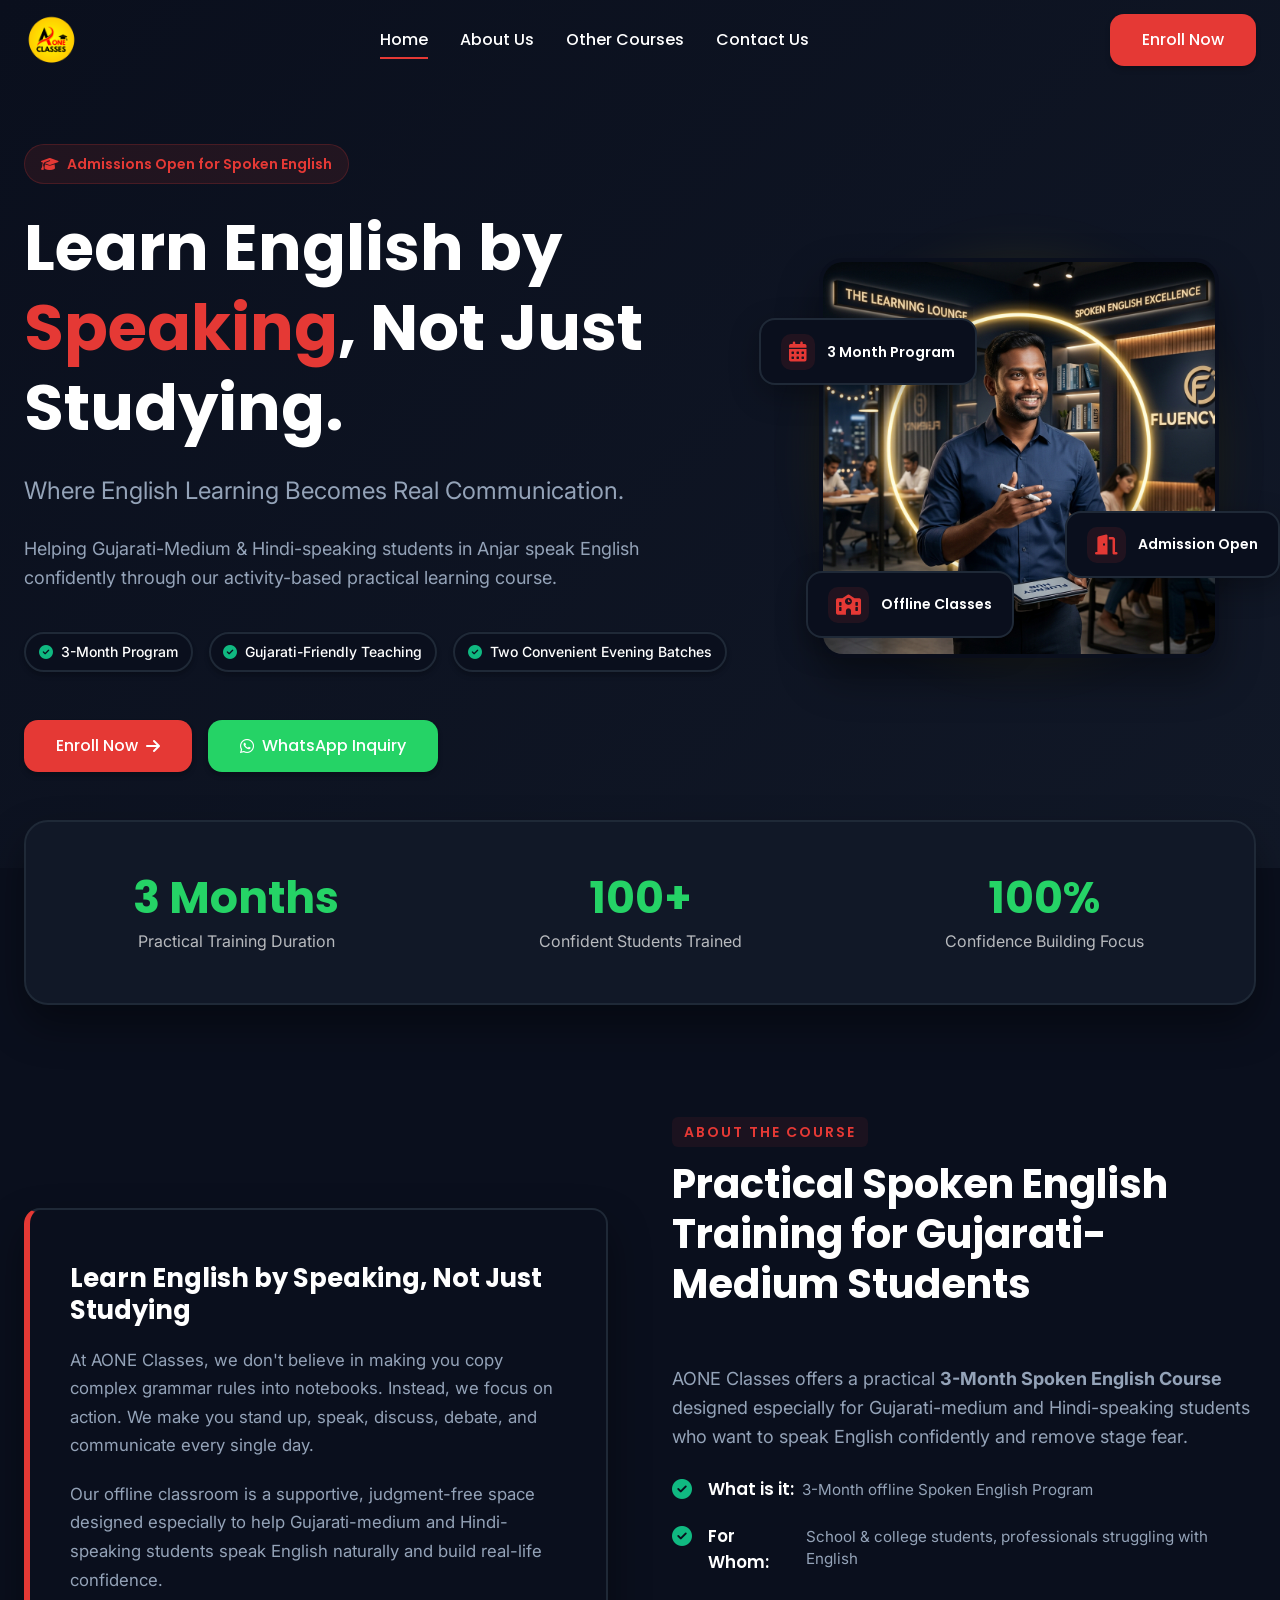
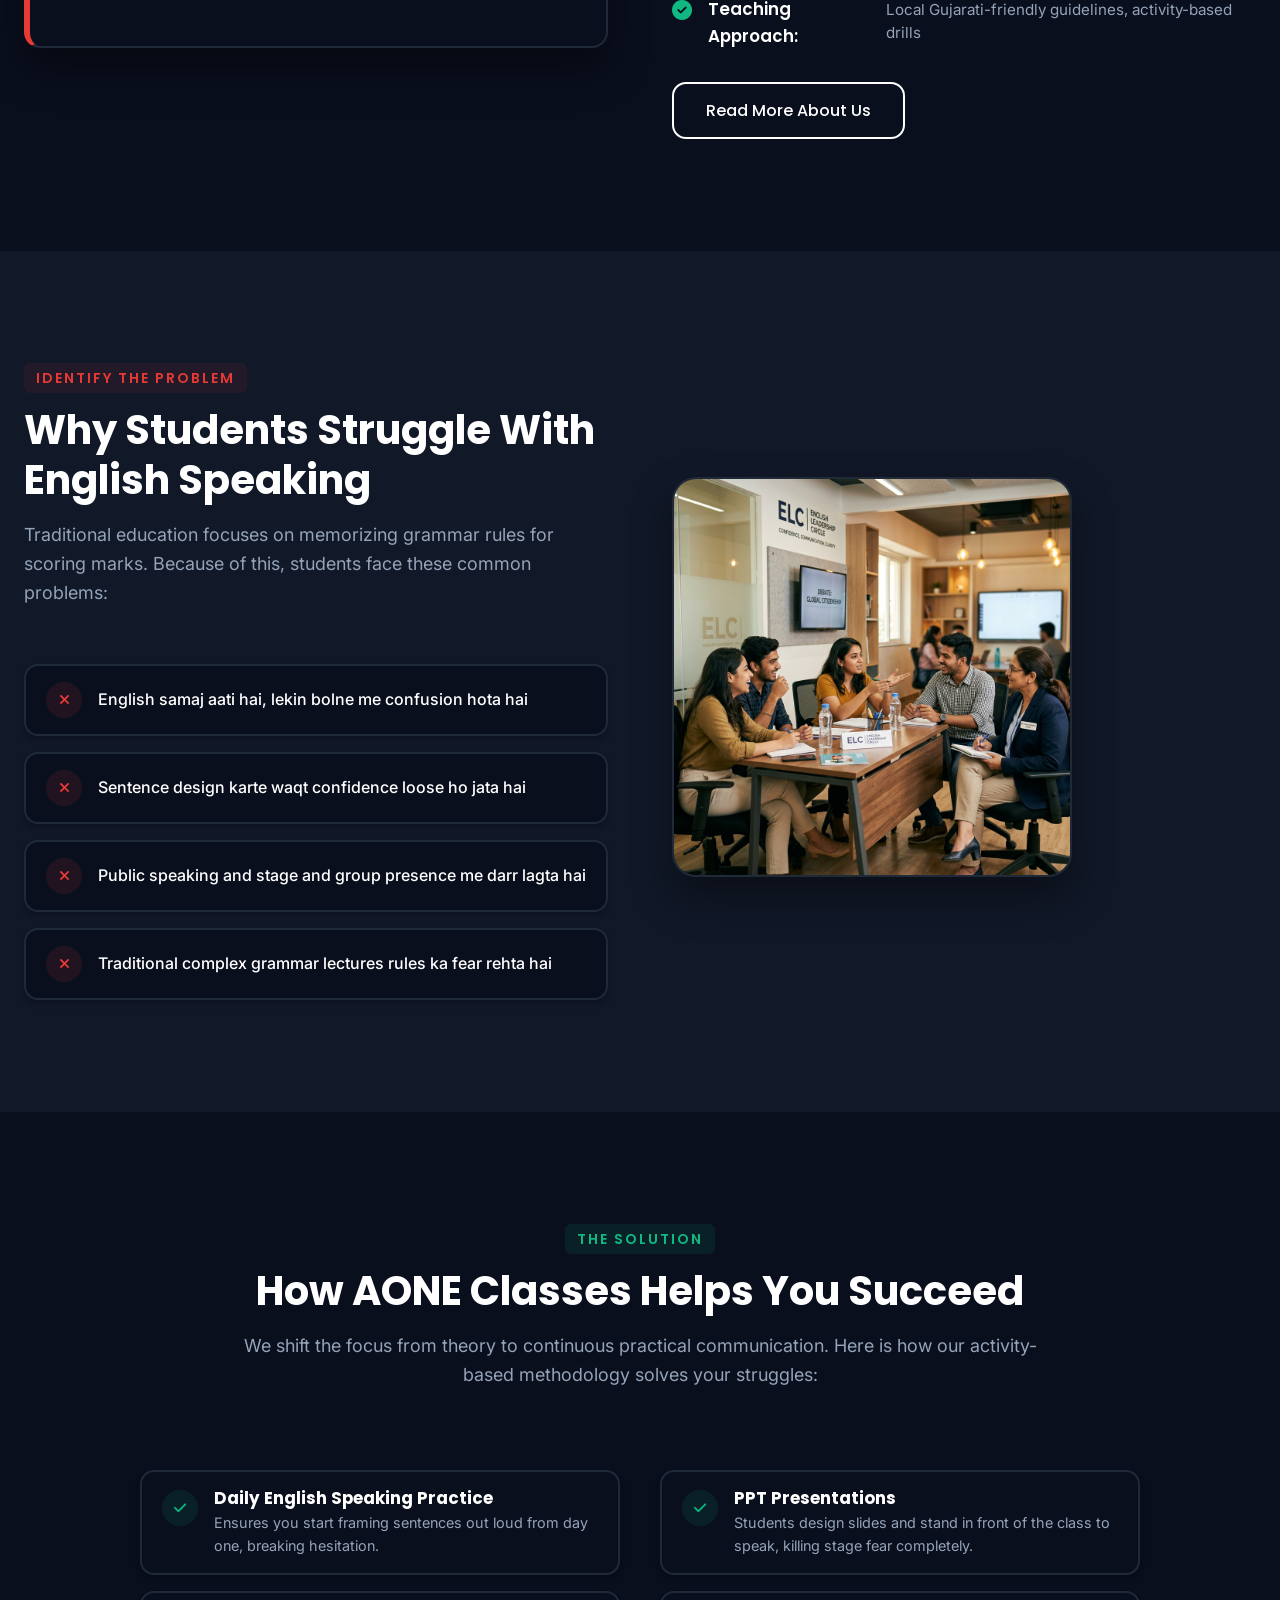
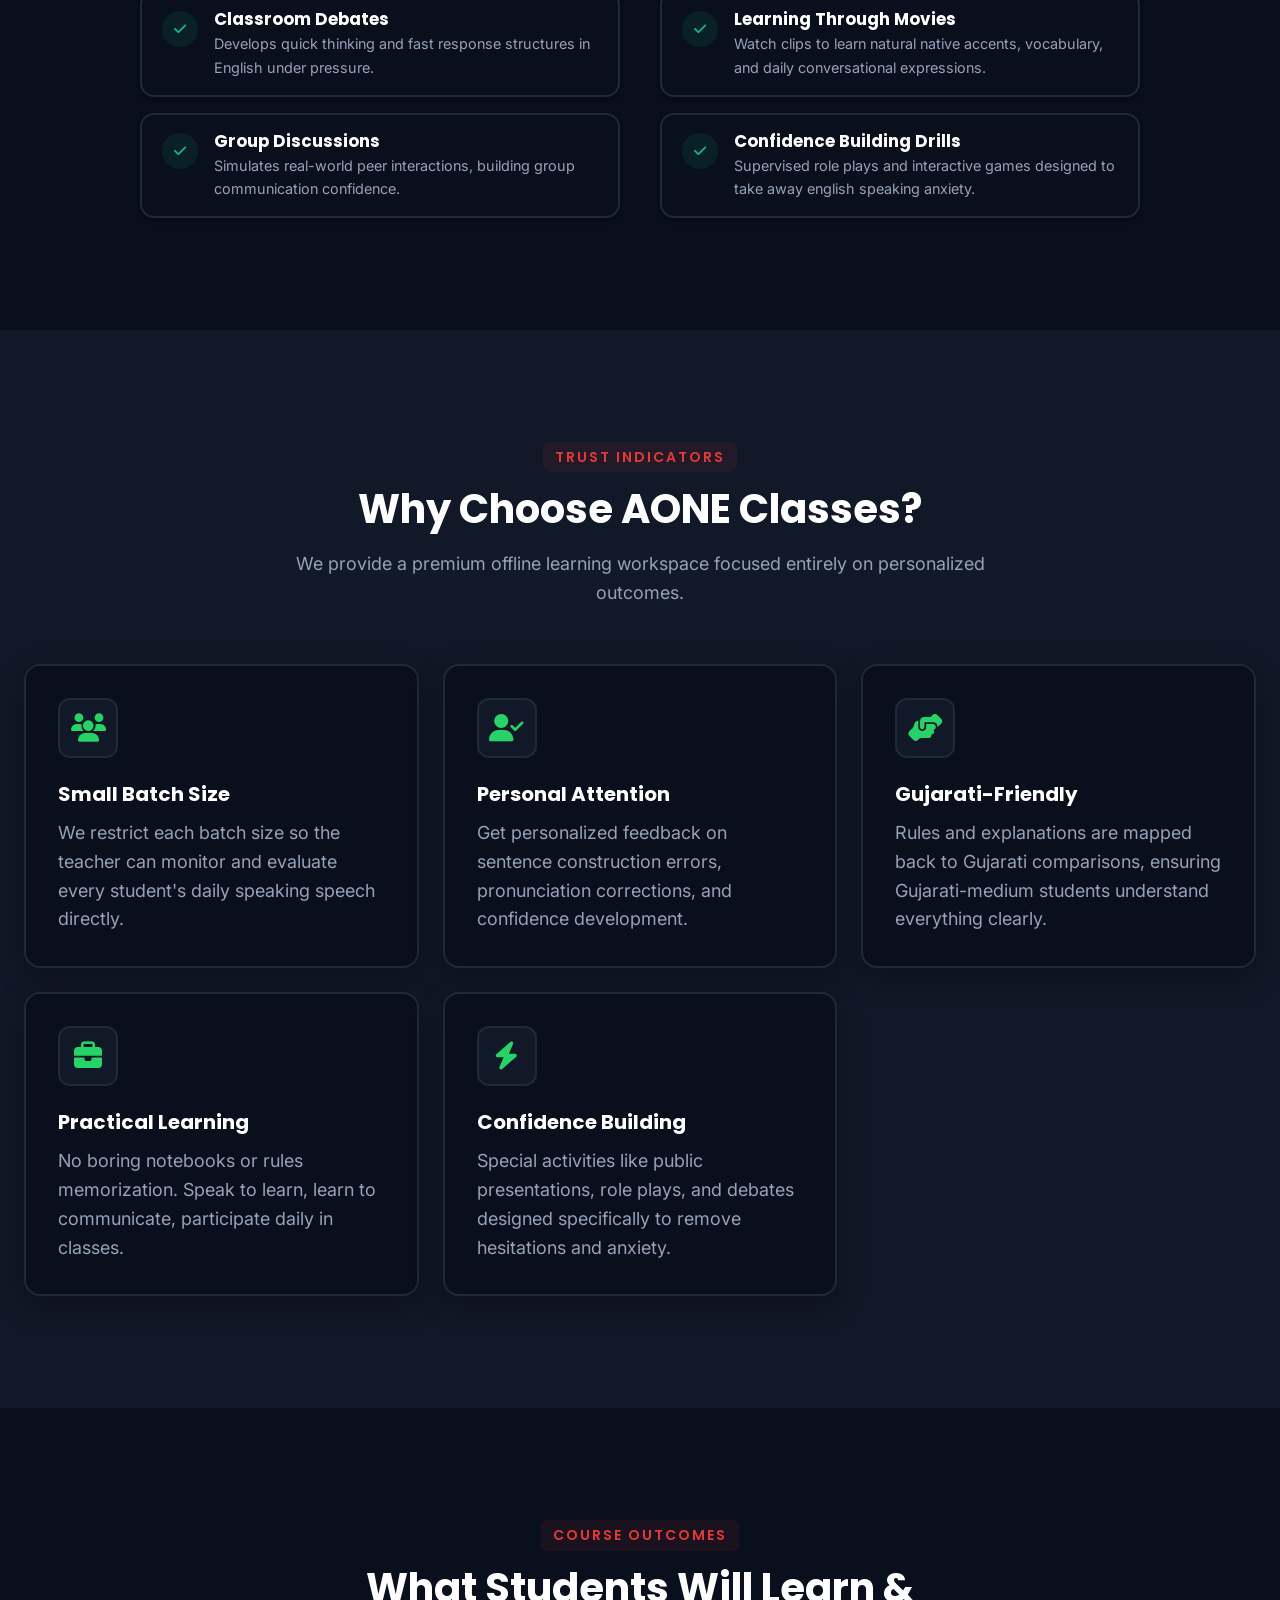
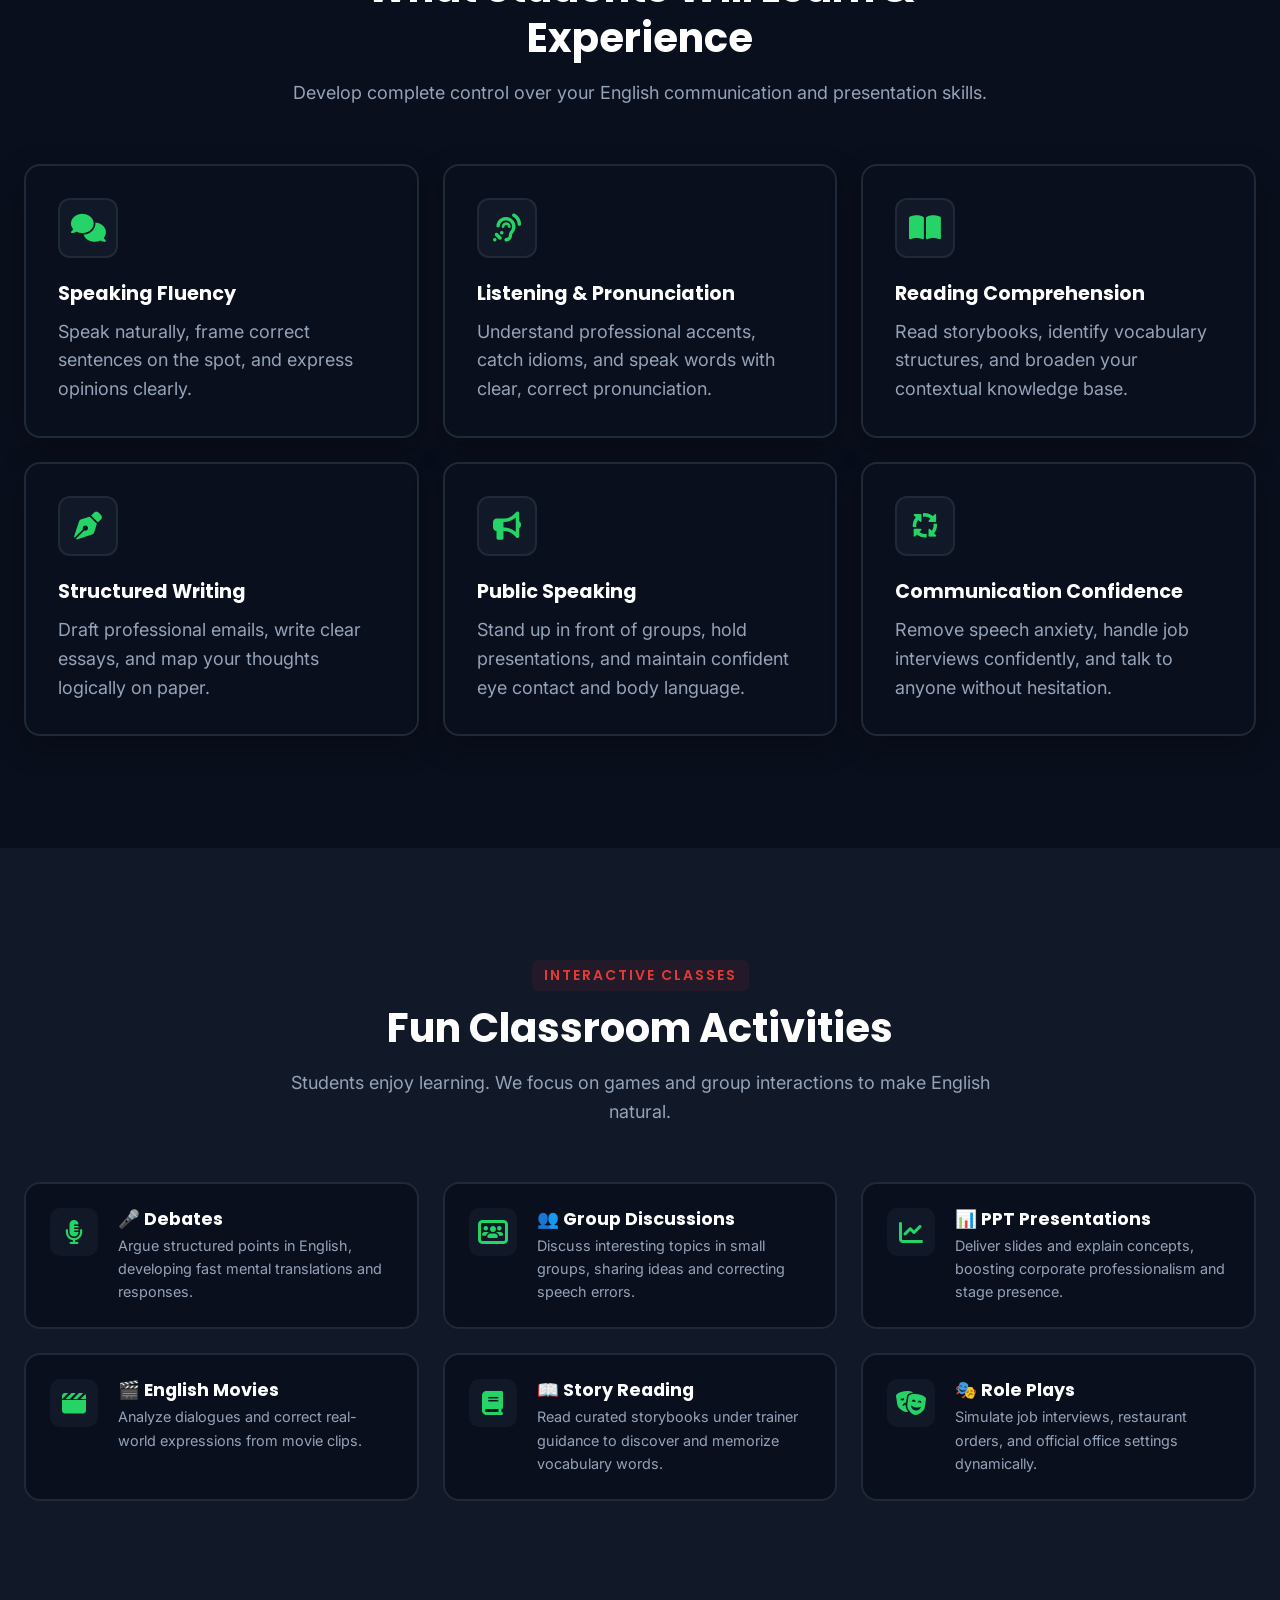
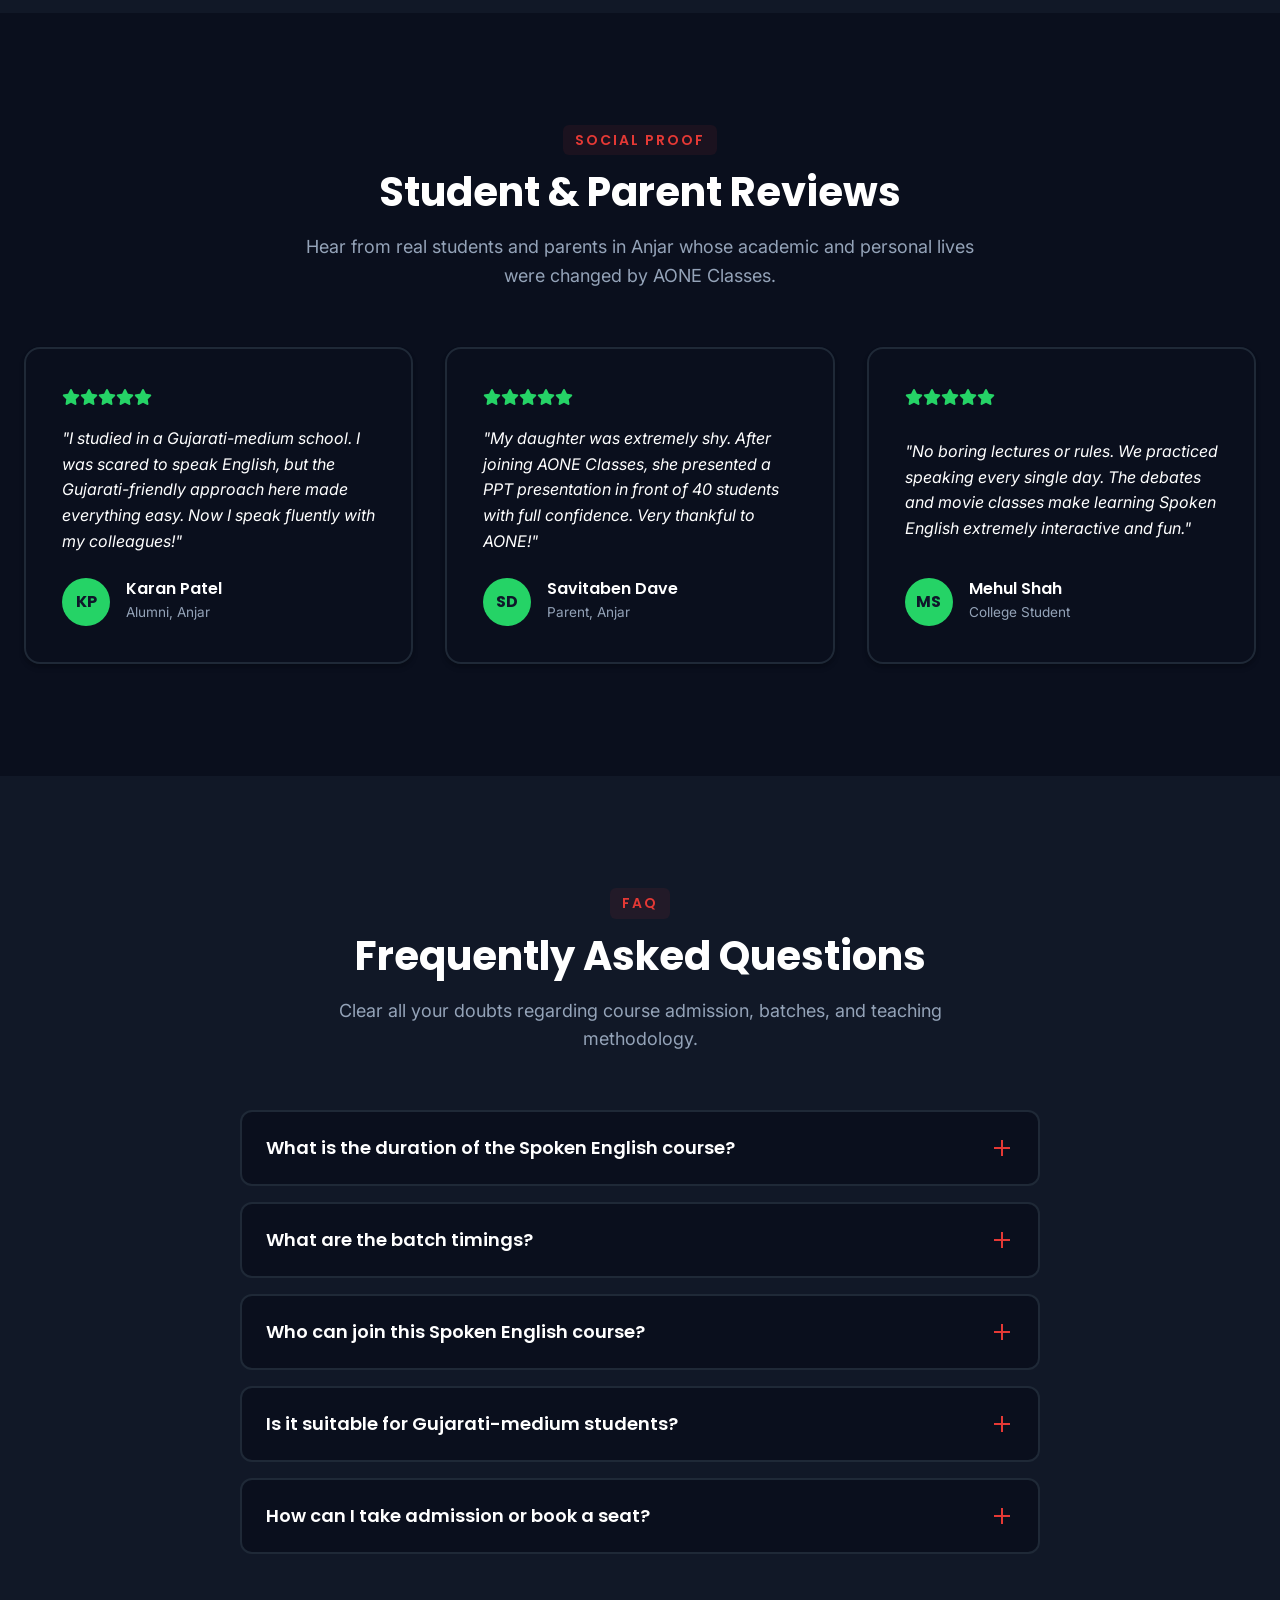
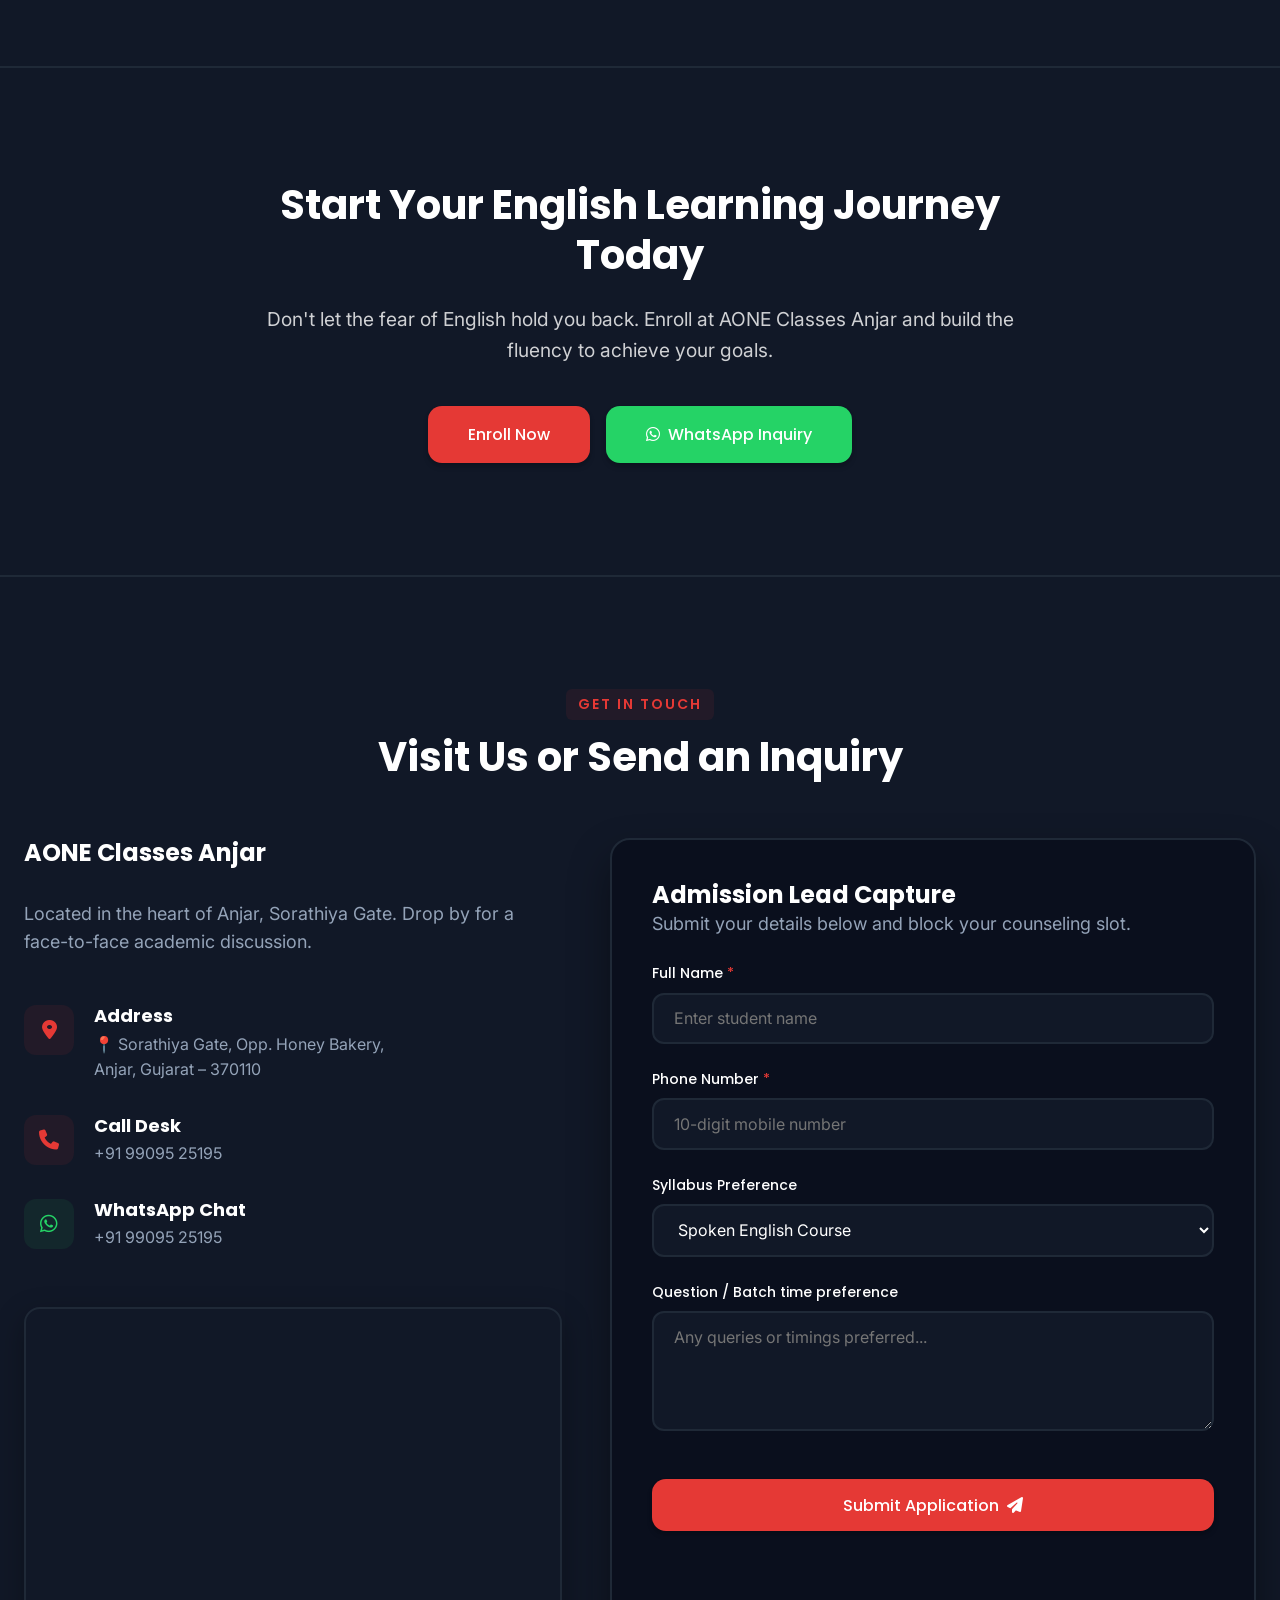
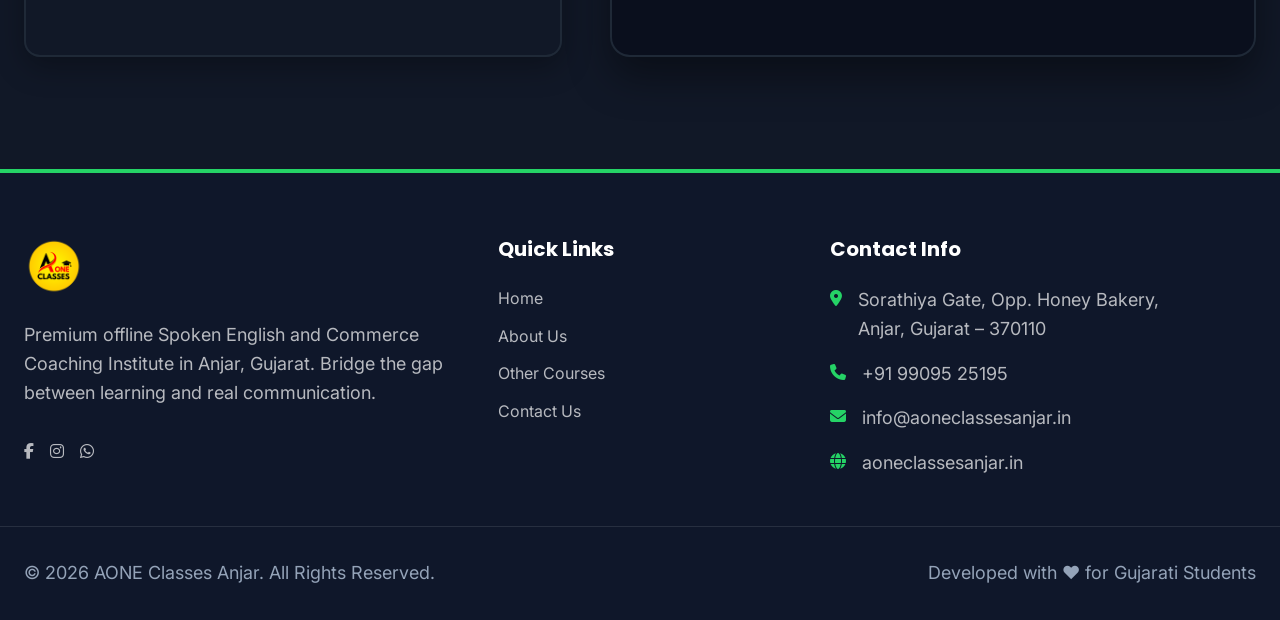
==== commit 121ac432: "Update colors on all HTML pages to resolve low contrast inline-styles and set dark navy theme consis" ====
--- a/index.html
+++ b/index.html
@@ -128,7 +128,7 @@
         <!-- Highlighted Course Philosophy Card -->
         <div class="reveal">
           <div class="card" style="border-left: 6px solid var(--color-cta); padding: 3.25rem 2.5rem; height: 100%; display: flex; flex-direction: column; justify-content: center; box-shadow: var(--shadow-lg);">
-            <h3 style="margin-bottom: 1.25rem; color: var(--color-primary); font-size: 1.6rem; font-family: var(--font-headings); font-weight: 700;">Learn English by Speaking, Not Just Studying</h3>
+            <h3 style="margin-bottom: 1.25rem; color: var(--color-text-main); font-size: 1.6rem; font-family: var(--font-headings); font-weight: 700;">Learn English by Speaking, Not Just Studying</h3>
             <p style="margin-bottom: 1.25rem; font-size: 1.05rem; line-height: 1.7; color: var(--color-text-sub);">At AONE Classes, we don't believe in making you copy complex grammar rules into notebooks. Instead, we focus on action. We make you stand up, speak, discuss, debate, and communicate every single day.</p>
             <p style="font-size: 1.05rem; line-height: 1.7; color: var(--color-text-sub);">Our offline classroom is a supportive, judgment-free space designed especially to help Gujarati-medium and Hindi-speaking students speak English naturally and build real-life confidence.</p>
           </div>
@@ -203,7 +203,7 @@
         </div>
         
         <div class="reveal delay-200">
-          <img src="assets/about_learning.png" alt="Students struggling to speak English" class="hero-image" style="width: 100%; border: 4px solid var(--color-bg-white);">
+          <img src="assets/about_learning.png" alt="Students struggling to speak English" class="hero-image" style="width: 100%; border: 2px solid var(--color-border);">
         </div>
       </div>
     </div>
@@ -569,9 +569,9 @@
   </section>
 
   <!-- 10. FINAL CTA -->
-  <section class="section-padding" style="background-color: var(--color-primary); color: var(--color-bg-white);">
+  <section class="section-padding" style="background-color: var(--color-bg-light); color: var(--color-text-main); border-top: 2px solid var(--color-border); border-bottom: 2px solid var(--color-border);">
     <div class="container text-center reveal" style="max-width: 800px;">
-      <h2 style="color: var(--color-bg-white); margin-bottom: 1.5rem;">Start Your English Learning Journey Today</h2>
+      <h2 style="color: var(--color-text-main); margin-bottom: 1.5rem;">Start Your English Learning Journey Today</h2>
       <p style="color: rgba(255, 255, 255, 0.8); margin-bottom: 2.5rem; font-size: 1.2rem;">Don't let the fear of English hold you back. Enroll at AONE Classes Anjar and build the fluency to achieve your goals.</p>
       
       <div class="btn-group" style="justify-content: center;">
--- a/style.css
+++ b/style.css
@@ -7,27 +7,27 @@
 
 /* --- Design Tokens / Variables --- */
 :root {
-  --color-primary: #111827;       /* Dark Navy */
-  --color-secondary: #FFD700;     /* Yellow Accent */
+  --color-primary: #0F172A;       /* Dark Navy */
+  --color-secondary: #25D366;     /* Green Accent (WhatsApp Green) */
   --color-cta: #E53935;           /* Red CTA */
-  --color-cta-hover: #C62828;     /* Darker Red */
-  --color-yellow-hover: #E6C200;  /* Darker Yellow */
-  --color-bg-white: #FFFFFF;
-  --color-bg-light: #EEF2F6;      /* Light Gray alternate background */
-  --color-text-main: #0F172A;     /* Navy Text */
-  --color-text-sub: #1E293B;      /* Gray Text */
-  --color-border: #94A3B8;
+  --color-cta-hover: #D32F2F;     /* Darker Red */
+  --color-yellow-hover: #128C7E;  /* Darker Green */
+  --color-bg-white: #0A0F1D;      /* Deep Dark Background */
+  --color-bg-light: #111827;      /* Secondary Dark Background */
+  --color-text-main: #FFFFFF;     /* White Text */
+  --color-text-sub: #94A3B8;      /* Light Slate Text (Subtext) */
+  --color-border: #1F2937;        /* Dark Border */
   
   /* Fonts */
   --font-headings: 'Poppins', sans-serif;
   --font-body: 'Inter', sans-serif;
   
   /* Shadows */
-  --shadow-sm: 0 4px 6px -1px rgba(0, 0, 0, 0.05), 0 2px 4px -1px rgba(0, 0, 0, 0.03);
-  --shadow-md: 0 10px 30px rgba(0, 0, 0, 0.08);
-  --shadow-lg: 0 20px 40px rgba(17, 24, 39, 0.12);
-  --shadow-yellow: 0 10px 30px rgba(255, 215, 0, 0.25);
-  --shadow-red: 0 10px 30px rgba(229, 57, 53, 0.25);
+  --shadow-sm: 0 4px 6px -1px rgba(0, 0, 0, 0.2), 0 2px 4px -1px rgba(0, 0, 0, 0.1);
+  --shadow-md: 0 10px 30px rgba(0, 0, 0, 0.3);
+  --shadow-lg: 0 20px 40px rgba(0, 0, 0, 0.4);
+  --shadow-yellow: 0 10px 30px rgba(37, 211, 102, 0.2);
+  --shadow-red: 0 10px 30px rgba(229, 57, 53, 0.2);
   
   /* Transitions */
   --transition-fast: 150ms cubic-bezier(0.4, 0, 0.2, 1);
@@ -65,7 +65,7 @@
   font-family: var(--font-headings);
   font-weight: 700;
   line-height: 1.25;
-  color: var(--color-primary);
+  color: var(--color-text-main);
 }
 
 p {
@@ -183,7 +183,7 @@
 
 .btn-primary {
   background-color: var(--color-cta);
-  color: var(--color-bg-white);
+  color: #FFFFFF;
   box-shadow: var(--shadow-sm);
 }
 
@@ -195,7 +195,7 @@
 
 .btn-secondary {
   background-color: var(--color-secondary);
-  color: var(--color-primary);
+  color: #FFFFFF;
   box-shadow: var(--shadow-sm);
 }
 
@@ -207,12 +207,12 @@
 
 .btn-outline {
   background-color: transparent;
-  color: var(--color-primary);
-  border: 2px solid var(--color-primary);
+  color: var(--color-text-main);
+  border: 2px solid var(--color-text-main);
 }
 
 .btn-outline:hover {
-  background-color: var(--color-primary);
+  background-color: var(--color-text-main);
   color: var(--color-bg-white);
 }
 
@@ -240,10 +240,10 @@
 }
 
 .header-scrolled {
-  background-color: rgba(255, 255, 255, 0.85);
+  background-color: rgba(10, 15, 29, 0.85);
   backdrop-filter: blur(10px);
   -webkit-backdrop-filter: blur(10px);
-  box-shadow: 0 4px 20px rgba(0, 0, 0, 0.05);
+  box-shadow: 0 4px 20px rgba(0, 0, 0, 0.2);
   border-bottom: 1px solid var(--color-border);
 }
 
@@ -257,7 +257,7 @@
   font-family: var(--font-headings);
   font-weight: 700;
   font-size: 1.5rem;
-  color: var(--color-primary);
+  color: var(--color-text-main);
   display: flex;
   align-items: center;
   gap: 0.5rem;
@@ -297,7 +297,7 @@
   font-family: var(--font-headings);
   font-weight: 500;
   font-size: 1rem;
-  color: var(--color-primary);
+  color: var(--color-text-main);
   position: relative;
   padding: 0.5rem 0;
 }
@@ -349,7 +349,7 @@
   display: block;
   width: 100%;
   height: 3px;
-  background-color: var(--color-primary);
+  background-color: var(--color-text-main);
   border-radius: 2px;
   transition: var(--transition-normal);
 }
@@ -406,7 +406,7 @@
   font-family: var(--font-headings);
   font-size: 1.25rem;
   font-weight: 600;
-  color: var(--color-primary);
+  color: var(--color-text-main);
 }
 
 .mobile-nav-link:hover,
@@ -462,7 +462,7 @@
   font-size: 1.75rem;
   margin-bottom: 1.5rem;
   transition: var(--transition-normal);
-  color: var(--color-primary);
+  color: var(--color-secondary);
 }
 
 .card:hover .icon-box {
@@ -477,7 +477,7 @@
   padding-bottom: 4rem;
   overflow: hidden;
   position: relative;
-  background: linear-gradient(135deg, #FFFFFF 0%, var(--color-bg-light) 100%);
+  background: linear-gradient(135deg, var(--color-bg-white) 0%, var(--color-bg-light) 100%);
 }
 
 @media (min-width: 1024px) {
@@ -534,7 +534,7 @@
   gap: 0.5rem;
   font-size: 0.875rem;
   font-weight: 500;
-  color: var(--color-primary);
+  color: var(--color-text-main);
   background-color: var(--color-bg-white);
   padding: 0.4rem 0.8rem;
   border-radius: 30px;
@@ -633,7 +633,7 @@
   font-family: var(--font-headings);
   font-weight: 600;
   font-size: 0.875rem;
-  color: var(--color-primary);
+  color: var(--color-text-main);
 }
 
 @keyframes float {
@@ -673,14 +673,15 @@
 
 /* --- Stats Grid --- */
 .stats-bar {
-  background-color: var(--color-primary);
-  color: var(--color-bg-white);
+  background-color: var(--color-bg-light);
+  color: var(--color-text-main);
   padding: 3rem 1.5rem;
   border-radius: 24px;
   margin-top: -3rem;
   position: relative;
   z-index: 10;
   box-shadow: var(--shadow-lg);
+  border: 2px solid var(--color-border);
 }
 
 .stats-grid {
@@ -739,7 +740,7 @@
 .faq-question h4 {
   font-size: 1.125rem;
   font-weight: 600;
-  color: var(--color-primary);
+  color: var(--color-text-main);
   transition: var(--transition-normal);
 }
 
@@ -964,7 +965,7 @@
   font-family: var(--font-headings);
   font-weight: 500;
   margin-bottom: 0.5rem;
-  color: var(--color-primary);
+  color: var(--color-text-main);
 }
 
 .form-control {
@@ -1107,7 +1108,7 @@
 
 .footer-col h3,
 .footer-col h4 {
-  color: var(--color-bg-white);
+  color: var(--color-text-main);
   font-size: 1.25rem;
 }
 
@@ -1201,12 +1202,12 @@
 
 .mobile-action-call {
   background-color: var(--color-primary);
-  color: var(--color-bg-white);
+  color: #FFFFFF;
 }
 
 .mobile-action-whatsapp {
   background-color: #25D366; /* WhatsApp Green */
-  color: var(--color-bg-white);
+  color: #FFFFFF;
 }
 
 /* Make sure scrolling has extra space on mobile to account for the sticky bar */
@@ -1269,7 +1270,7 @@
 
 .activity-icon {
   font-size: 1.5rem;
-  color: var(--color-primary);
+  color: var(--color-secondary);
   background-color: var(--color-bg-light);
   width: 48px;
   height: 48px;
@@ -1386,7 +1387,7 @@
 .about-slide-details h5 {
   font-size: 0.95rem;
   font-weight: 600;
-  color: var(--color-primary);
+  color: var(--color-text-main);
 }
 
 .about-slide-details span {
@@ -1462,7 +1463,7 @@
 .struggle-text {
   font-weight: 500;
   font-size: 1rem;
-  color: var(--color-primary);
+  color: var(--color-text-main);
 }
 
 /* Solutions / How AONE Helps */
@@ -1509,7 +1510,7 @@
 .solution-text-container h4 {
   font-size: 1.05rem;
   margin-bottom: 0.15rem;
-  color: var(--color-primary);
+  color: var(--color-text-main);
 }
 
 .solution-text-container p {
@@ -1540,7 +1541,7 @@
   border-radius: 50%;
   background-color: var(--color-bg-white);
   border: 2px solid var(--color-border);
-  color: var(--color-primary);
+  color: var(--color-text-main);
   display: flex;
   align-items: center;
   justify-content: center;
@@ -1553,7 +1554,7 @@
 
 .about-carousel-arrow:hover {
   background-color: var(--color-cta);
-  color: var(--color-bg-white);
+  color: #FFFFFF;
   border-color: var(--color-cta);
   transform: translateY(-50%) scale(1.08);
   box-shadow: var(--shadow-red);
@@ -1608,7 +1609,7 @@
   font-family: var(--font-headings);
   font-weight: 600;
   font-size: 1.05rem;
-  color: var(--color-primary);
+  color: var(--color-text-main);
 }
 
 .about-features-list .list-content span {
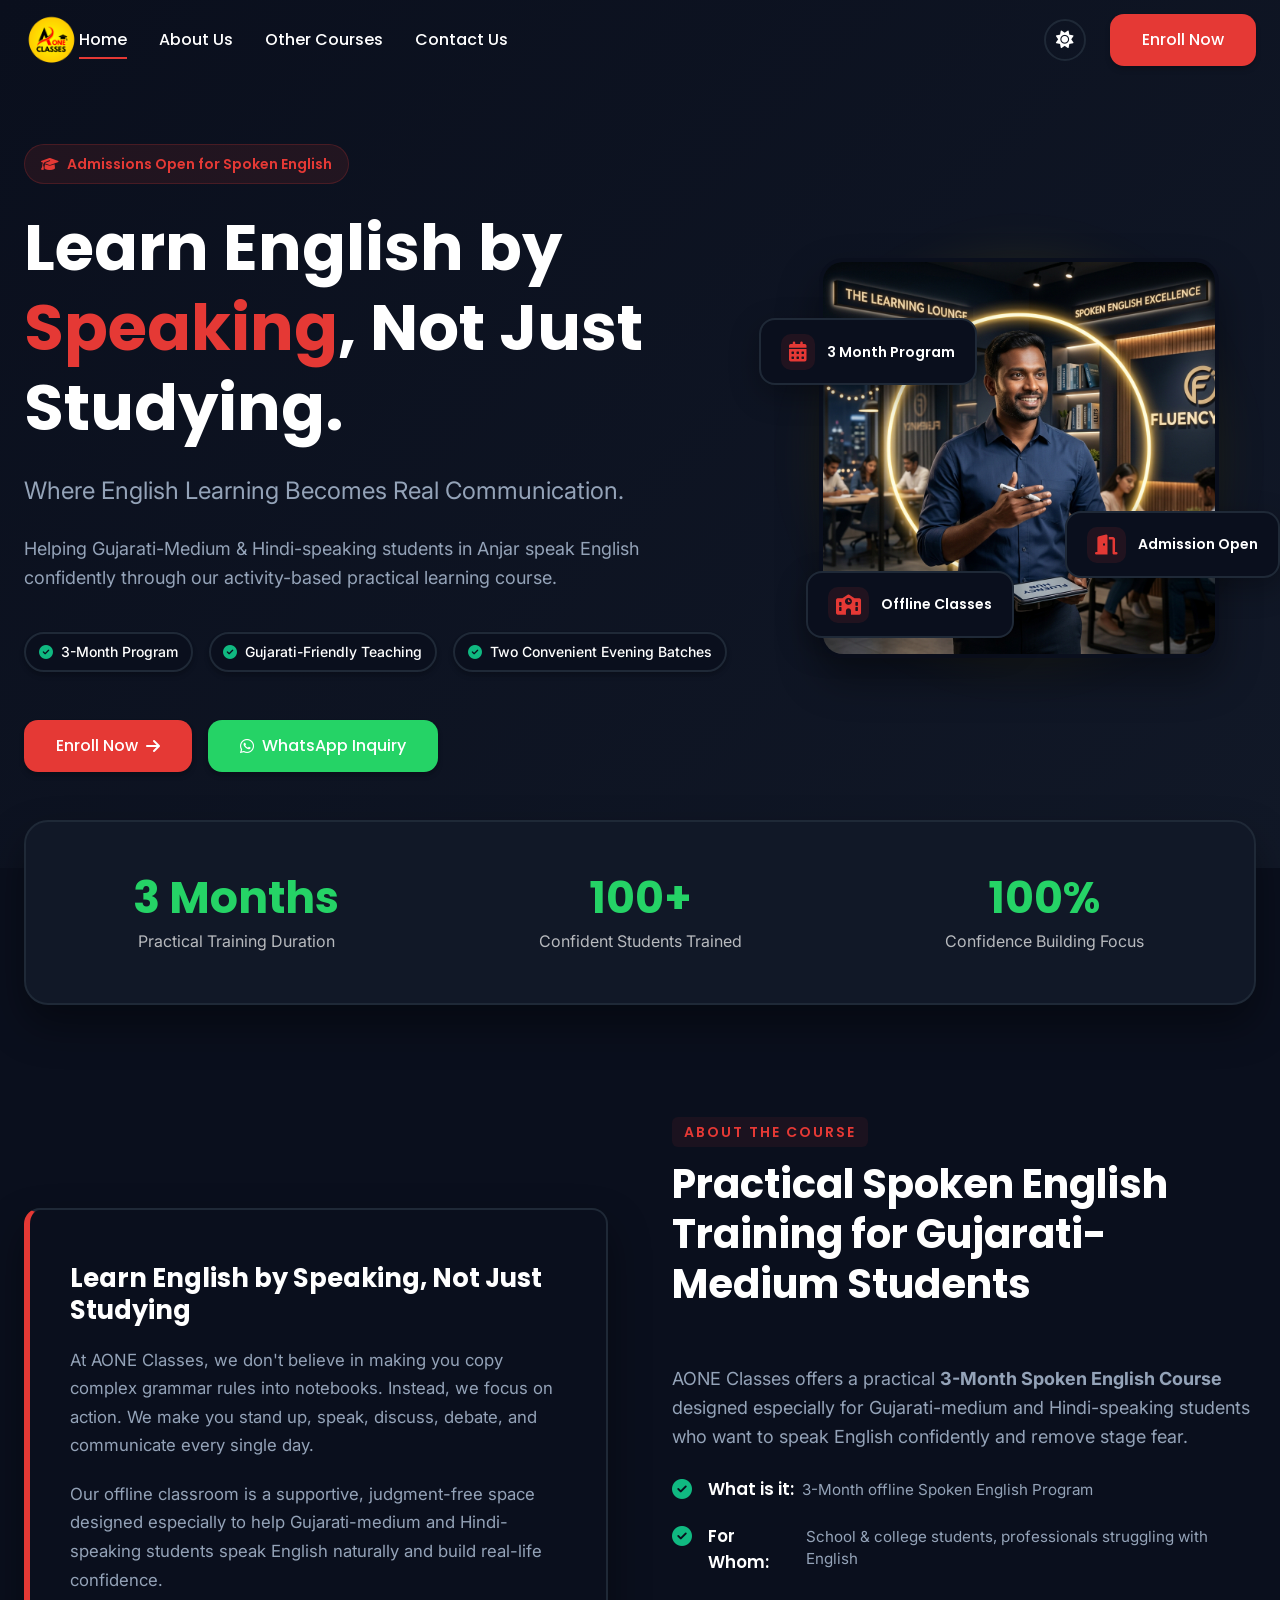
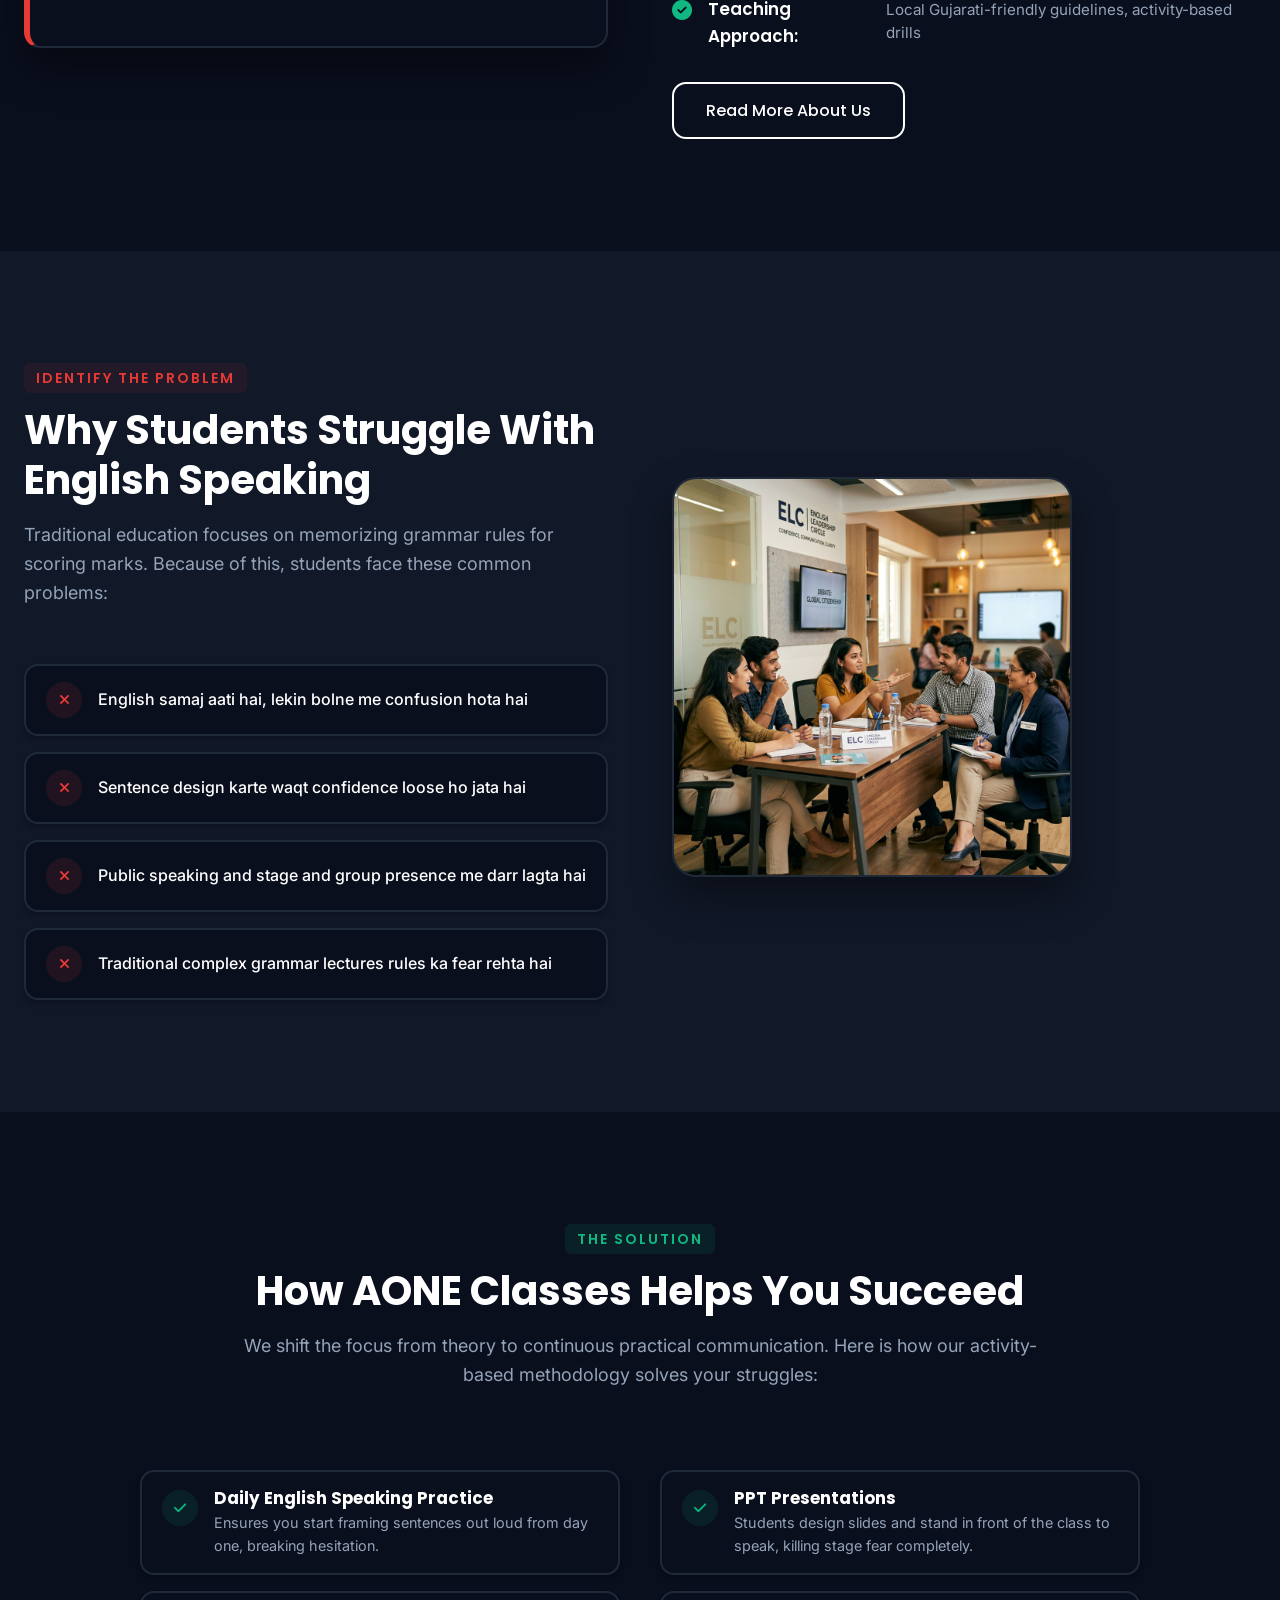
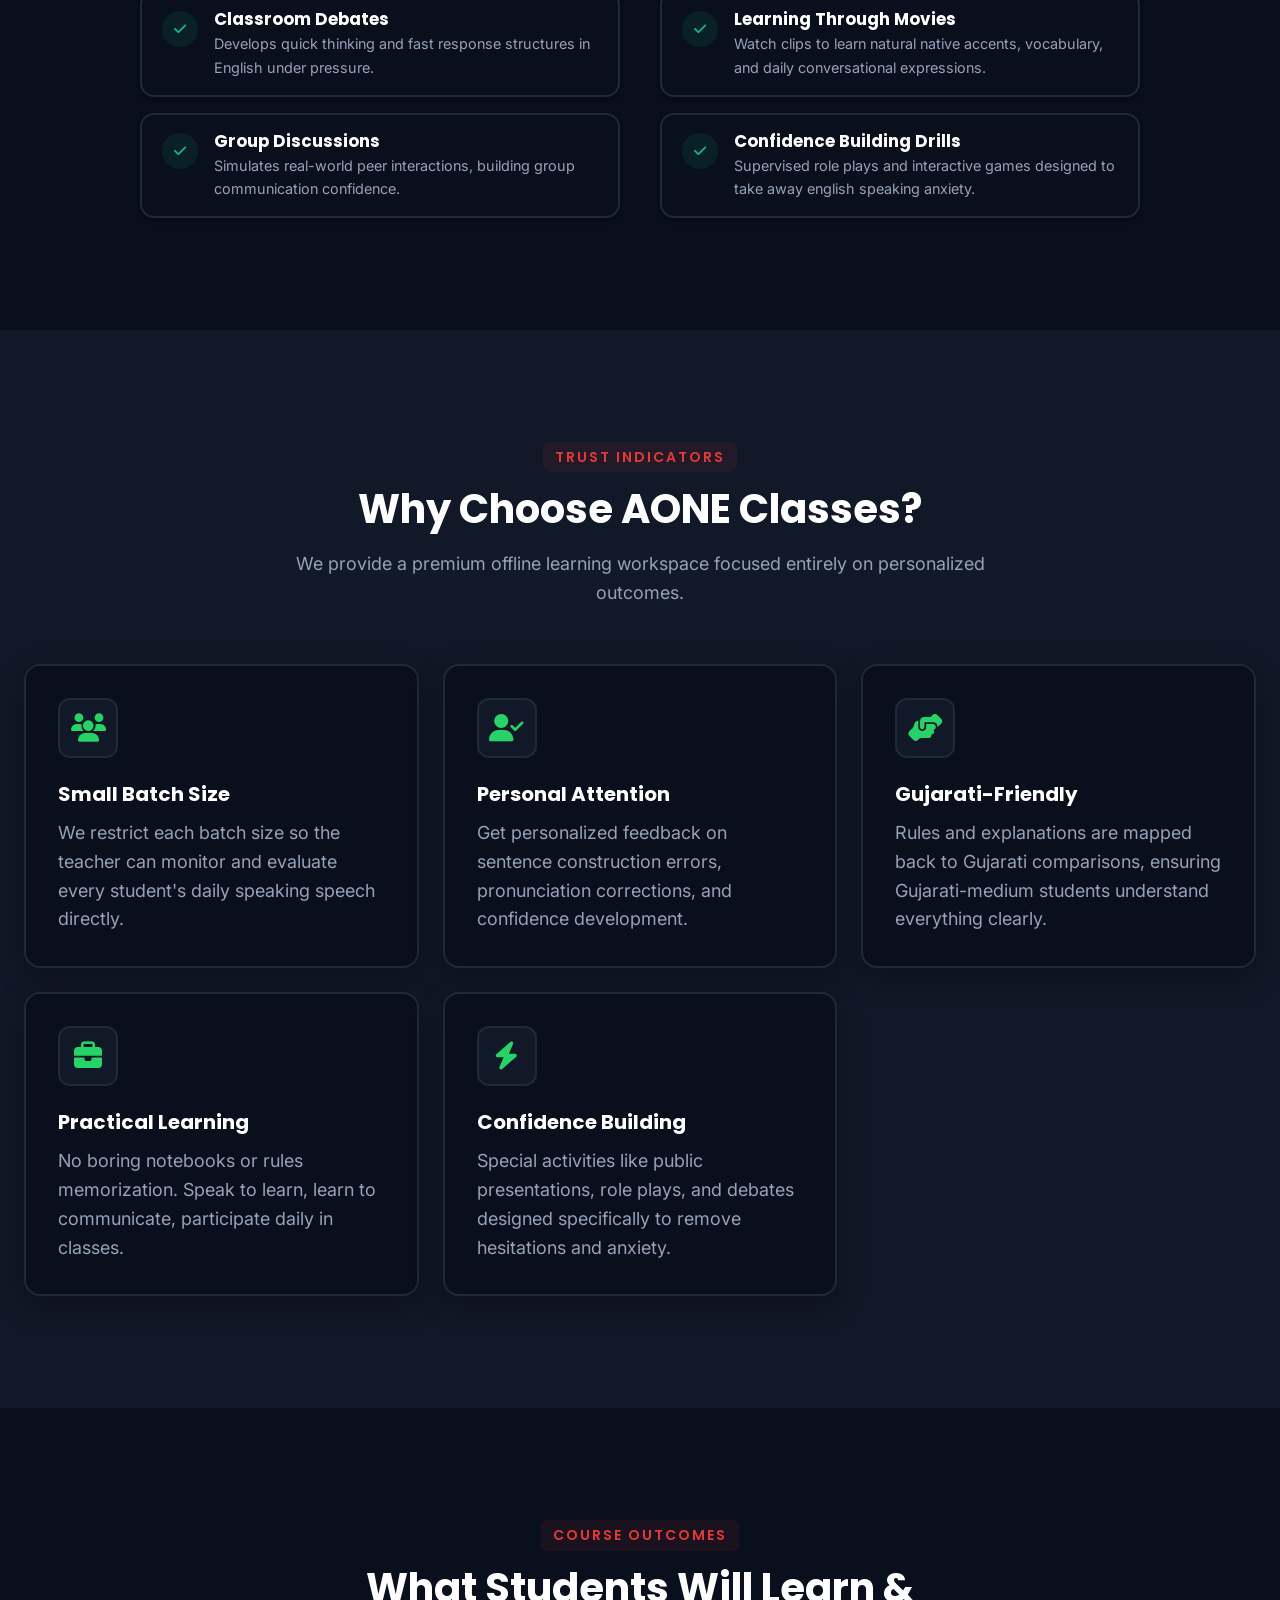
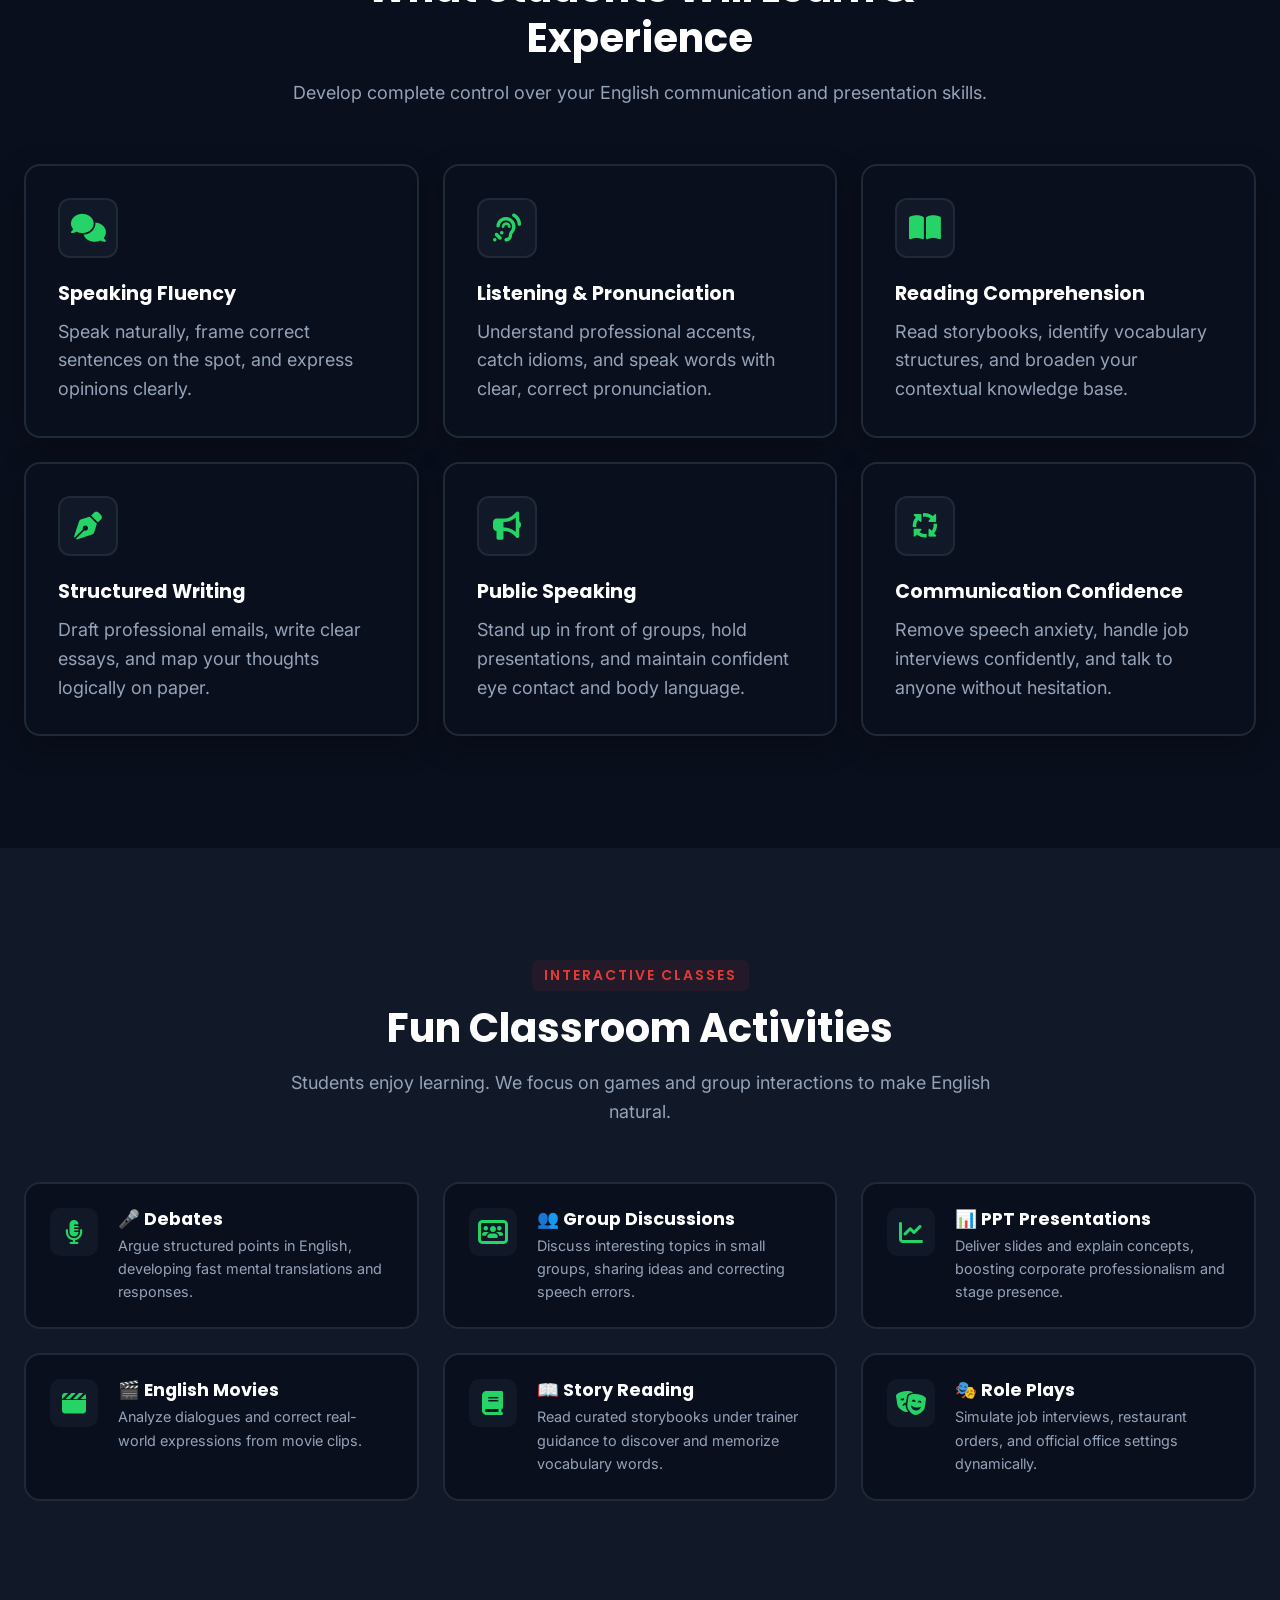
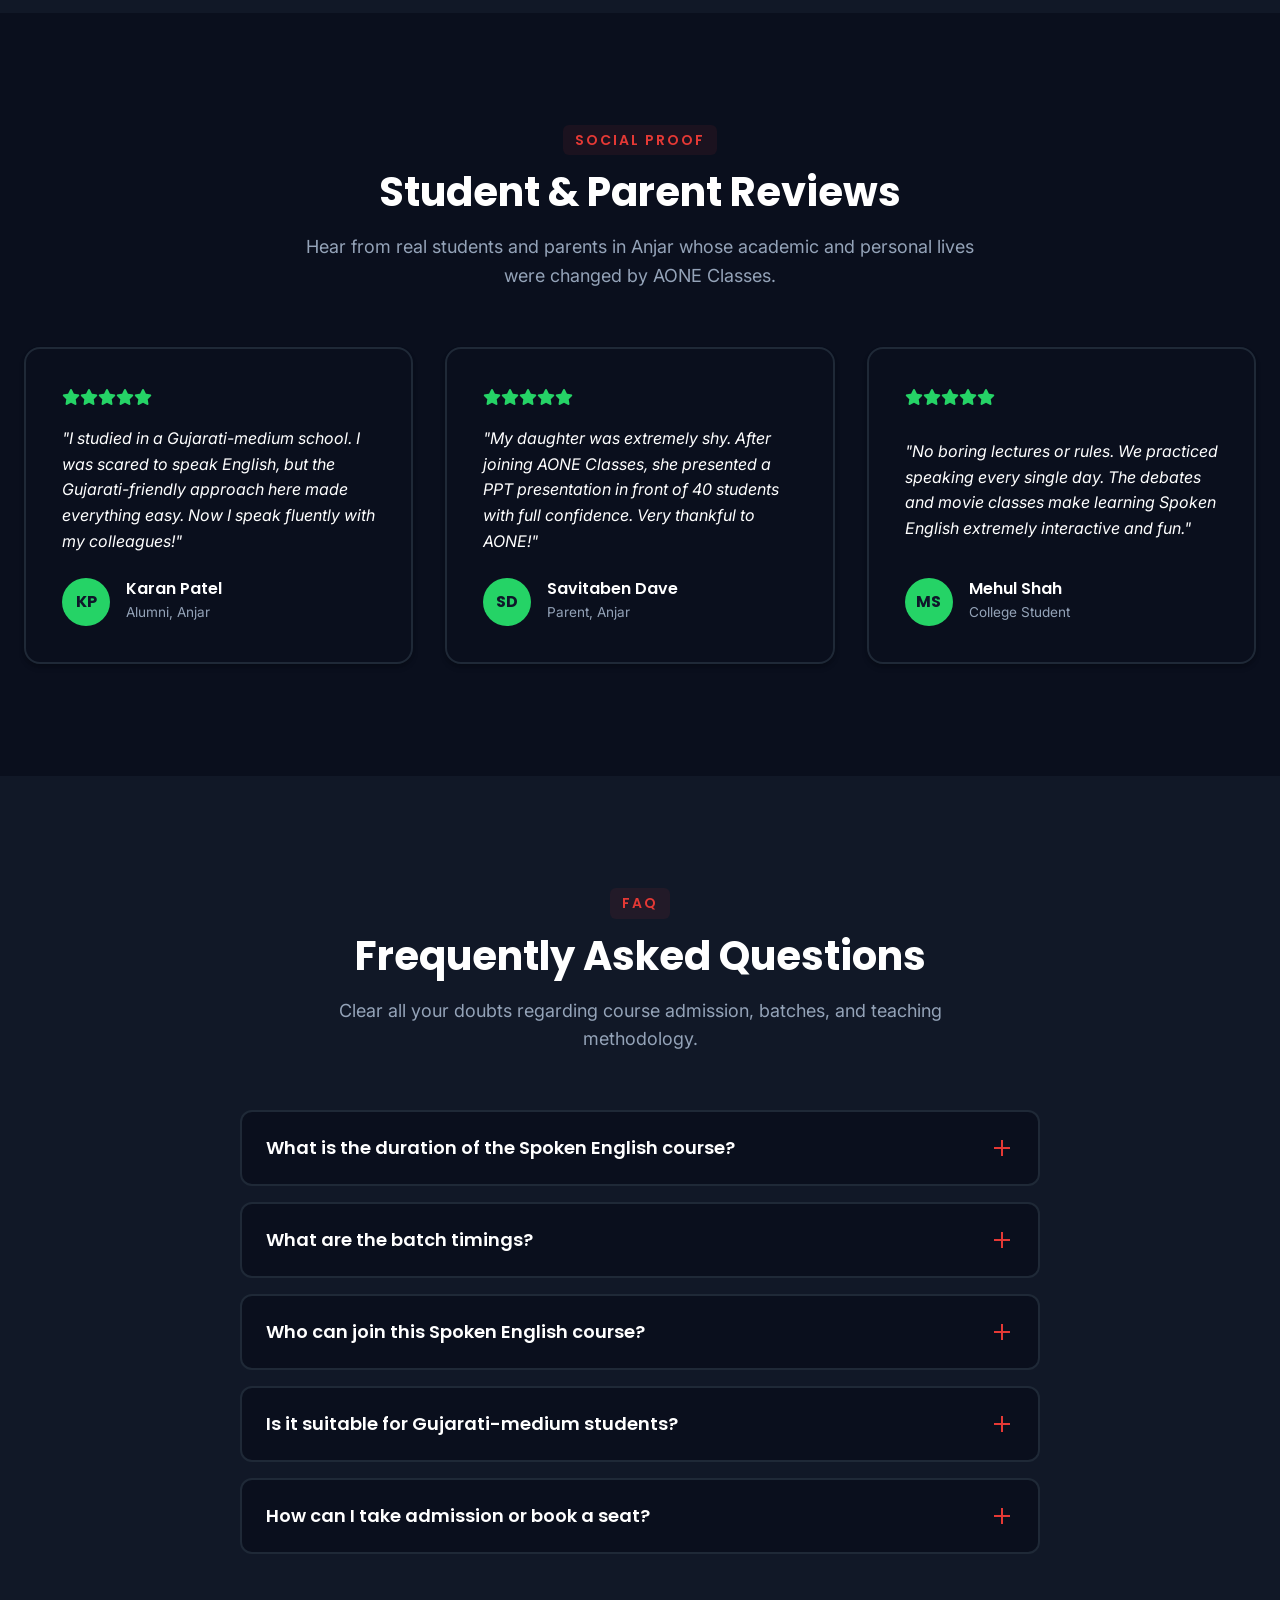
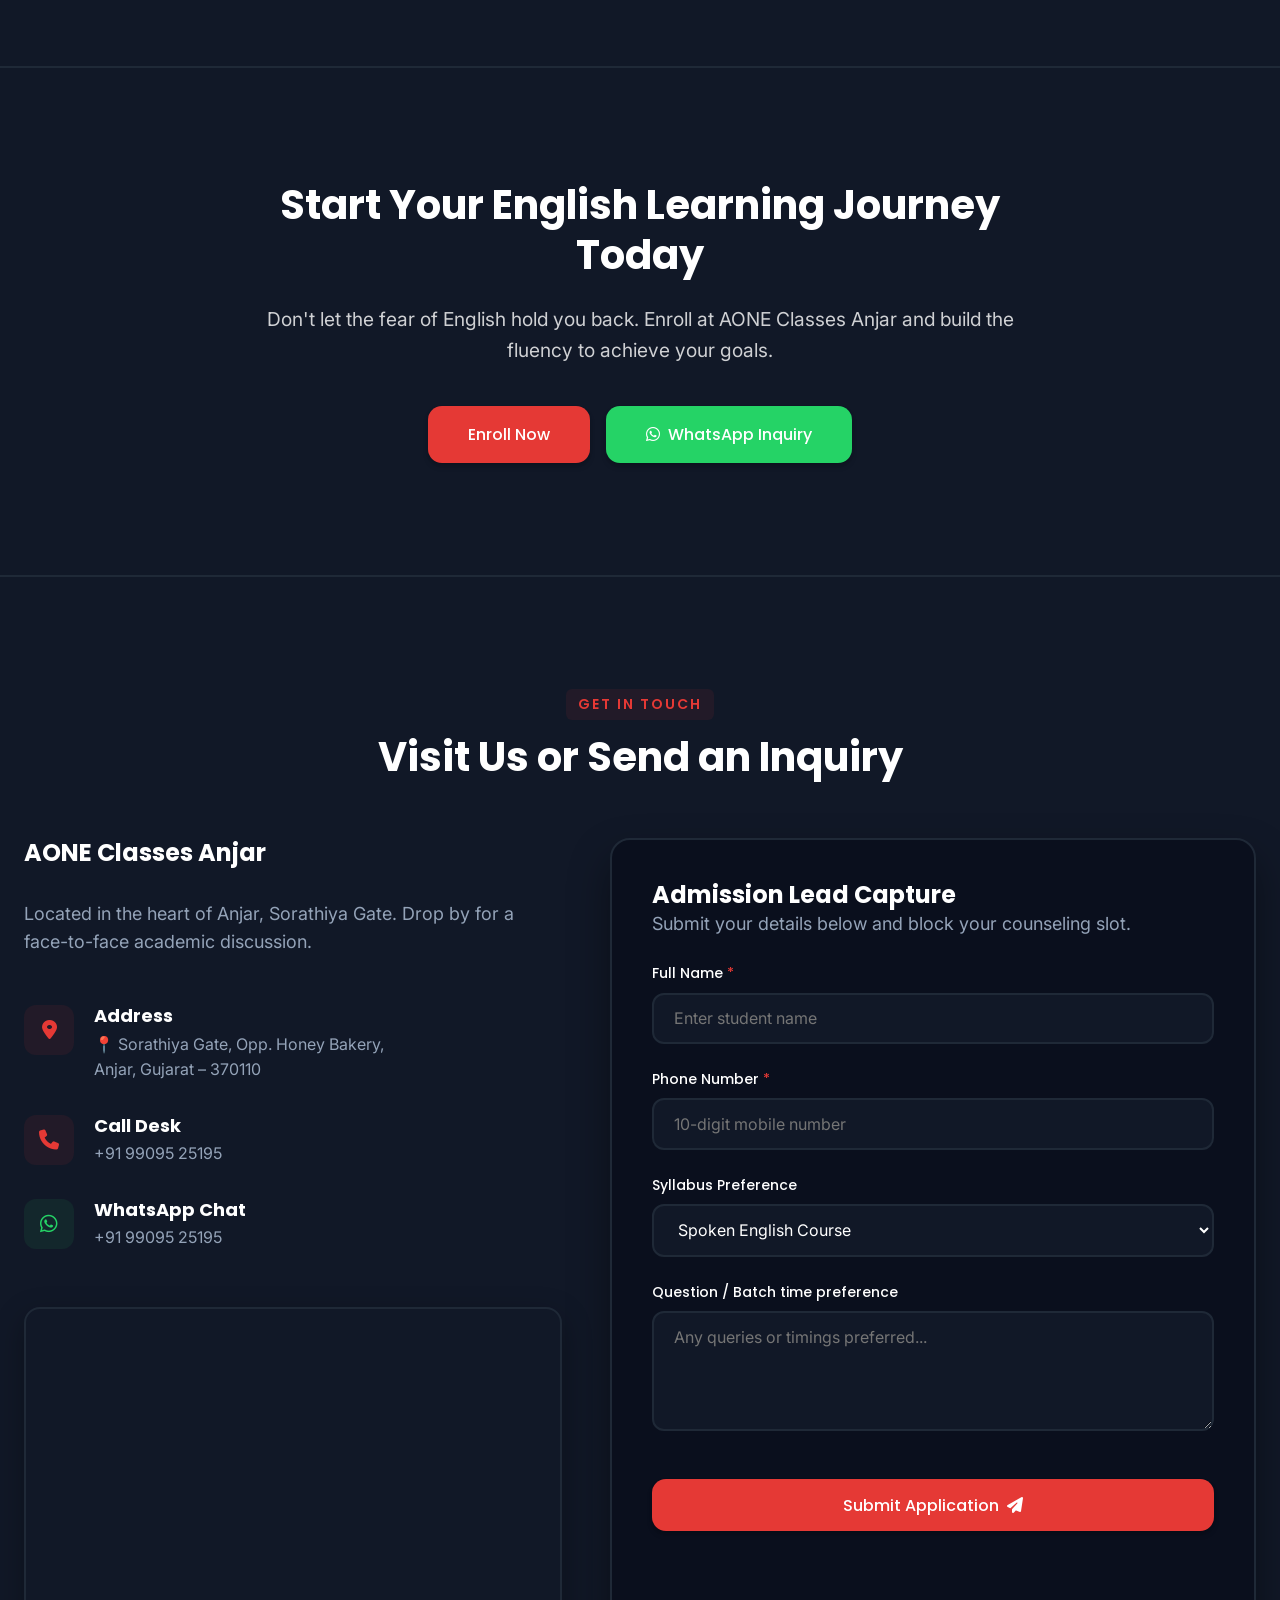
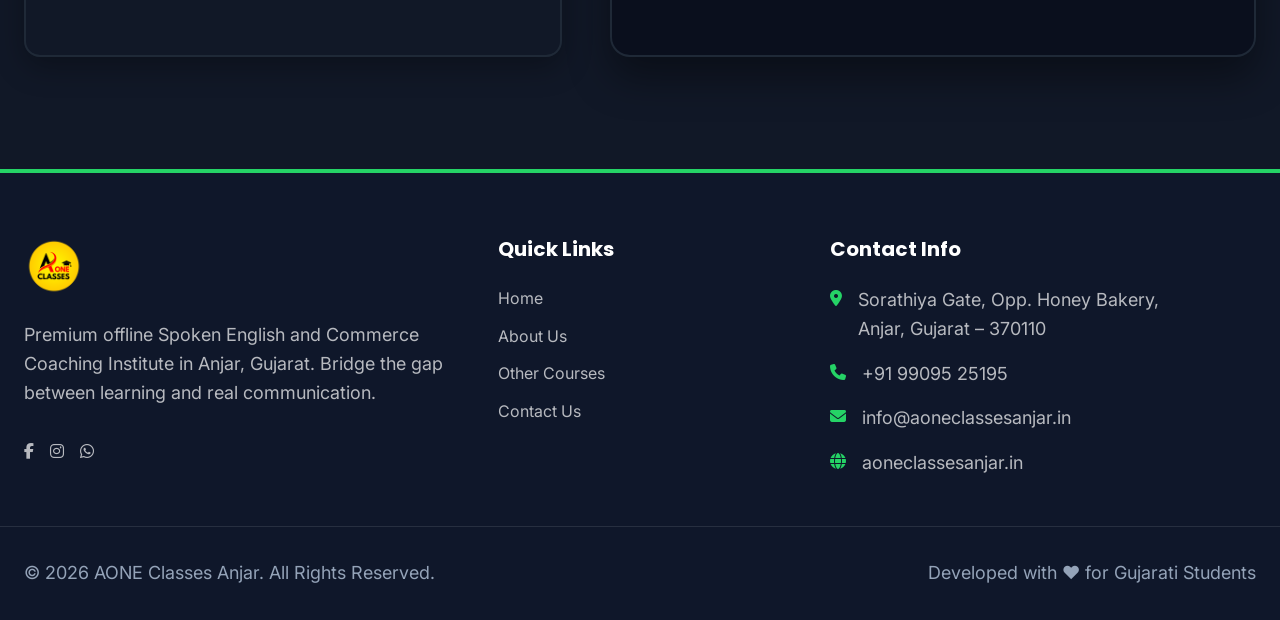
==== commit 16d6e125: "Add a premium light/dark mode theme toggle button to all pages with smooth localStorage transitions" ====
--- a/index.html
+++ b/index.html
@@ -11,6 +11,11 @@
   
   <!-- Global & Component Styles -->
   <link rel="stylesheet" href="style.css">
+  <script>
+    if (localStorage.getItem('theme') === 'light') {
+      document.documentElement.classList.add('light-mode');
+    }
+  </script>
 </head>
 <body>
 
@@ -27,6 +32,10 @@
         <li><a href="courses.html" class="nav-link">Other Courses</a></li>
         <li><a href="contact.html" class="nav-link">Contact Us</a></li>
       </ul>
+      
+      <button class="theme-toggle-btn" id="themeToggleBtn" aria-label="Toggle Theme">
+        <i class="fa-solid fa-sun" id="themeToggleIcon"></i>
+      </button>
       
       <div class="nav-cta">
         <a href="contact.html" class="btn btn-primary" id="headerCtaBtn">Enroll Now</a>
--- a/style.css
+++ b/style.css
@@ -1625,3 +1625,137 @@
     align-items: baseline;
   }
 }
+
+/* --- Theme Toggle Switch --- */
+:root.light-mode {
+  --color-primary: #111827;       /* Dark Navy */
+  --color-secondary: #FFD700;     /* Yellow Accent */
+  --color-cta: #E53935;           /* Red CTA */
+  --color-cta-hover: #C62828;     /* Darker Red */
+  --color-yellow-hover: #E6C200;  /* Darker Yellow */
+  --color-bg-white: #FFFFFF;
+  --color-bg-light: #EEF2F6;      /* Light Gray alternate background */
+  --color-text-main: #0F172A;     /* Navy Text */
+  --color-text-sub: #1E293B;      /* Gray Text */
+  --color-border: #94A3B8;
+  
+  --shadow-sm: 0 4px 6px -1px rgba(0, 0, 0, 0.05), 0 2px 4px -1px rgba(0, 0, 0, 0.03);
+  --shadow-md: 0 10px 30px rgba(0, 0, 0, 0.08);
+  --shadow-lg: 0 20px 40px rgba(17, 24, 39, 0.12);
+  --shadow-yellow: 0 10px 30px rgba(255, 215, 0, 0.25);
+  --shadow-red: 0 10px 30px rgba(229, 57, 53, 0.25);
+}
+
+/* Specific elements needing class-based color changes in Light Mode */
+:root.light-mode .header-scrolled {
+  background-color: rgba(255, 255, 255, 0.85);
+  box-shadow: 0 4px 20px rgba(0, 0, 0, 0.05);
+}
+
+:root.light-mode .btn-primary {
+  color: var(--color-bg-white);
+}
+
+:root.light-mode .btn-secondary {
+  color: var(--color-primary);
+}
+
+:root.light-mode .btn-outline {
+  color: var(--color-primary);
+  border-color: var(--color-primary);
+}
+
+:root.light-mode .btn-outline:hover {
+  background-color: var(--color-primary);
+  color: var(--color-bg-white);
+}
+
+:root.light-mode .mobile-action-call {
+  color: var(--color-bg-white);
+}
+
+:root.light-mode .mobile-action-whatsapp {
+  color: var(--color-bg-white);
+}
+
+:root.light-mode .stats-bar {
+  background-color: var(--color-primary);
+  color: var(--color-bg-white);
+  border: none;
+}
+
+:root.light-mode .footer-col h3,
+:root.light-mode .footer-col h4 {
+  color: var(--color-bg-white);
+}
+
+:root.light-mode .activity-icon {
+  color: var(--color-primary);
+}
+
+:root.light-mode .activity-card:hover .activity-icon {
+  color: var(--color-primary);
+}
+
+:root.light-mode .about-slide-avatar {
+  color: var(--color-primary);
+}
+
+:root.light-mode .testimonial-avatar {
+  color: var(--color-primary);
+}
+
+:root.light-mode .about-carousel-arrow {
+  color: var(--color-primary);
+}
+
+:root.light-mode .about-carousel-arrow:hover {
+  color: var(--color-bg-white);
+}
+
+:root.light-mode .course-card[style*="var(--color-bg-light)"] {
+  background-color: var(--color-primary) !important;
+  color: var(--color-bg-white) !important;
+}
+
+:root.light-mode .course-card[style*="var(--color-bg-light)"] h3,
+:root.light-mode .course-card[style*="var(--color-bg-light)"] p,
+:root.light-mode .course-card[style*="var(--color-bg-light)"] li {
+  color: var(--color-bg-white) !important;
+}
+
+.theme-toggle-btn {
+  background: transparent;
+  border: 2px solid var(--color-border);
+  color: var(--color-text-main);
+  width: 42px;
+  height: 42px;
+  border-radius: 50%;
+  cursor: pointer;
+  display: flex;
+  align-items: center;
+  justify-content: center;
+  transition: var(--transition-normal);
+  font-size: 1.1rem;
+}
+
+.theme-toggle-btn:hover {
+  background-color: var(--color-bg-light);
+  transform: scale(1.08);
+  border-color: var(--color-secondary);
+  color: var(--color-secondary);
+}
+
+@media (min-width: 1024px) {
+  .theme-toggle-btn {
+    margin-left: auto;
+    margin-right: 1.5rem;
+  }
+}
+
+@media (max-width: 1023px) {
+  .theme-toggle-btn {
+    margin-left: auto;
+    margin-right: 1rem;
+  }
+}
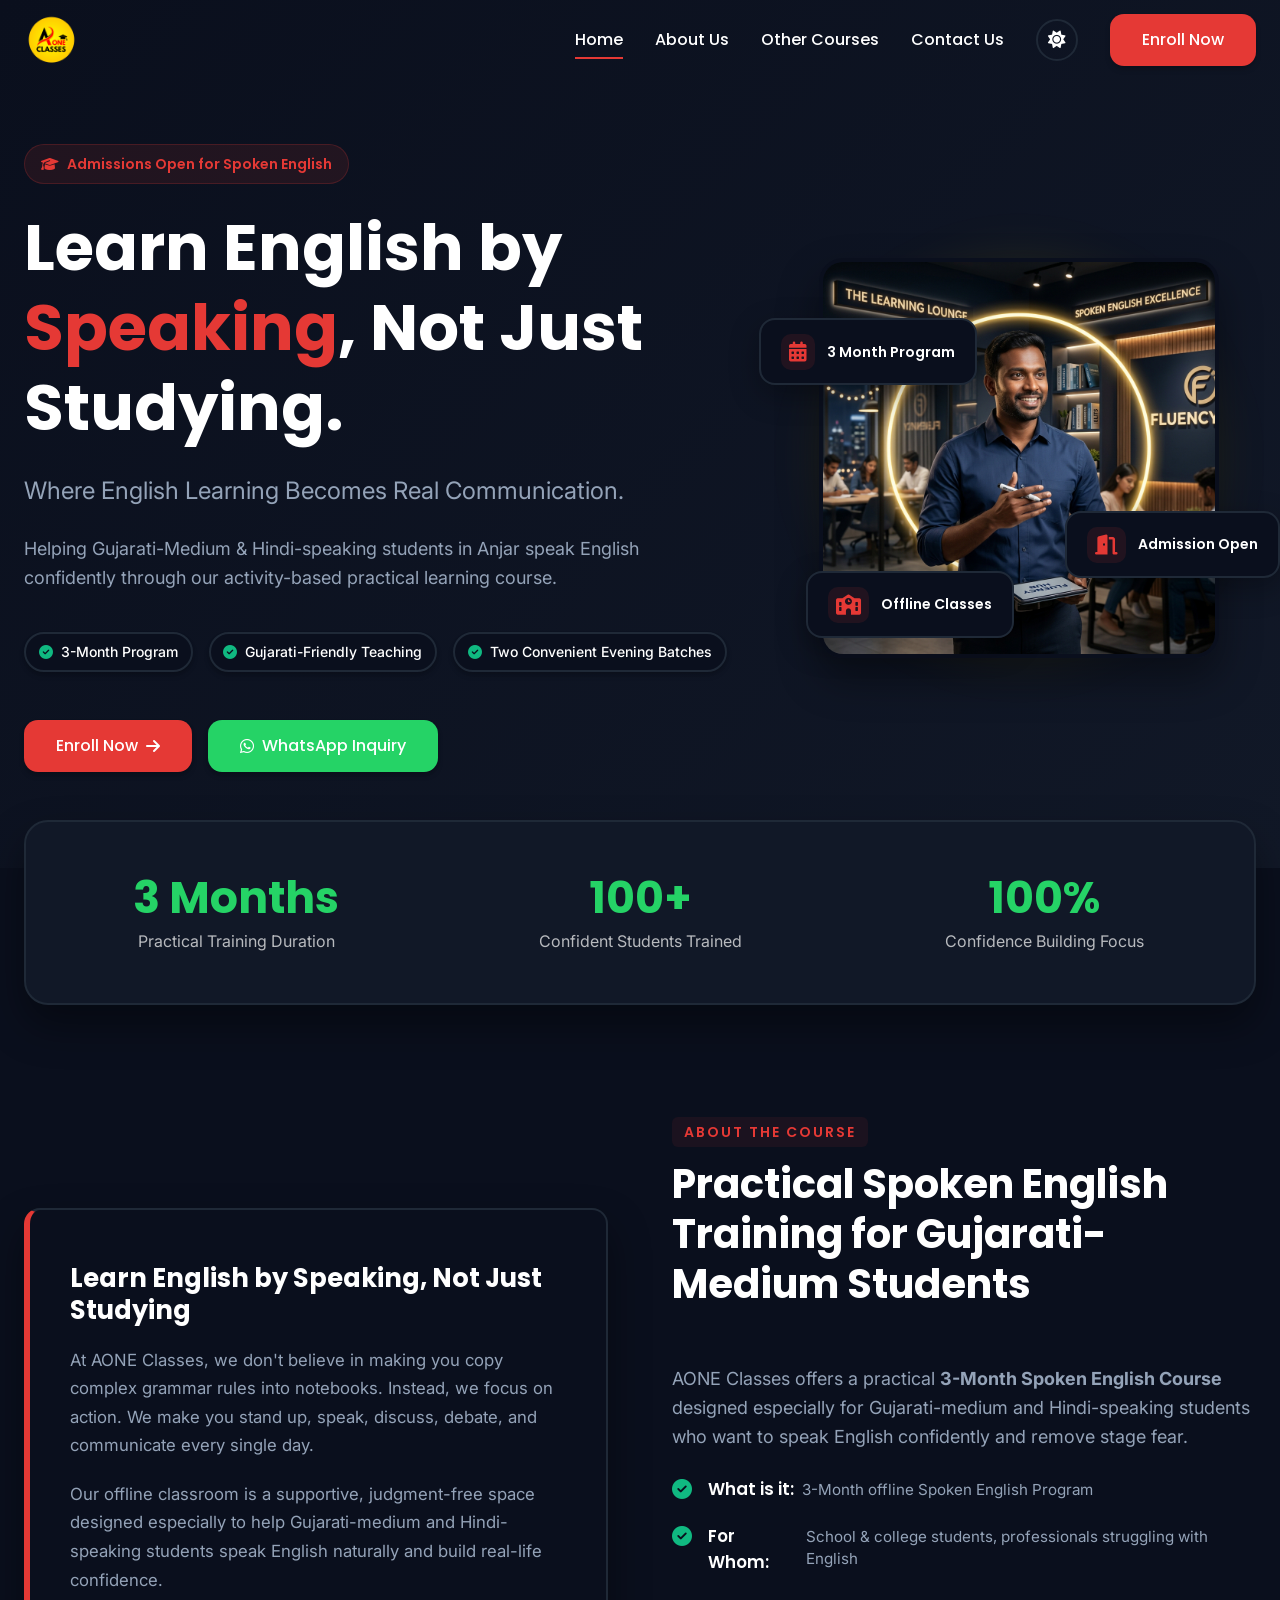
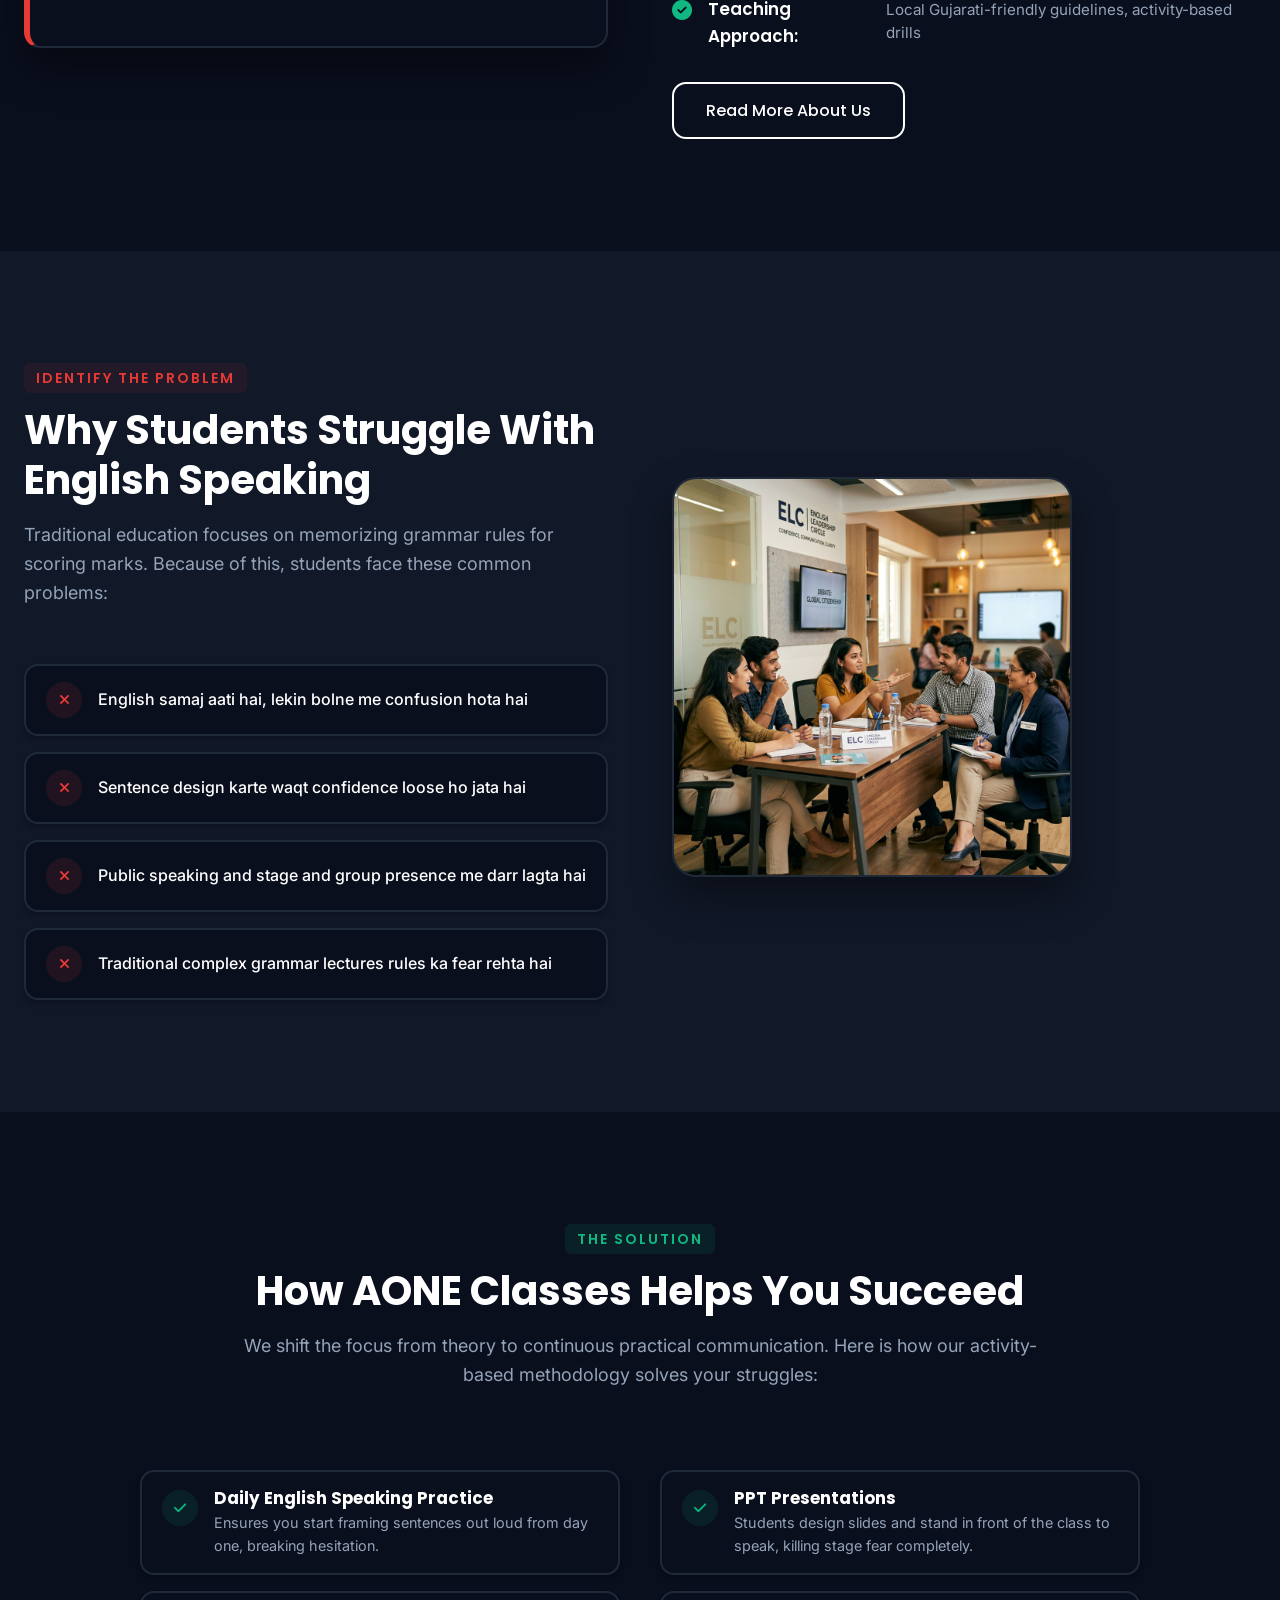
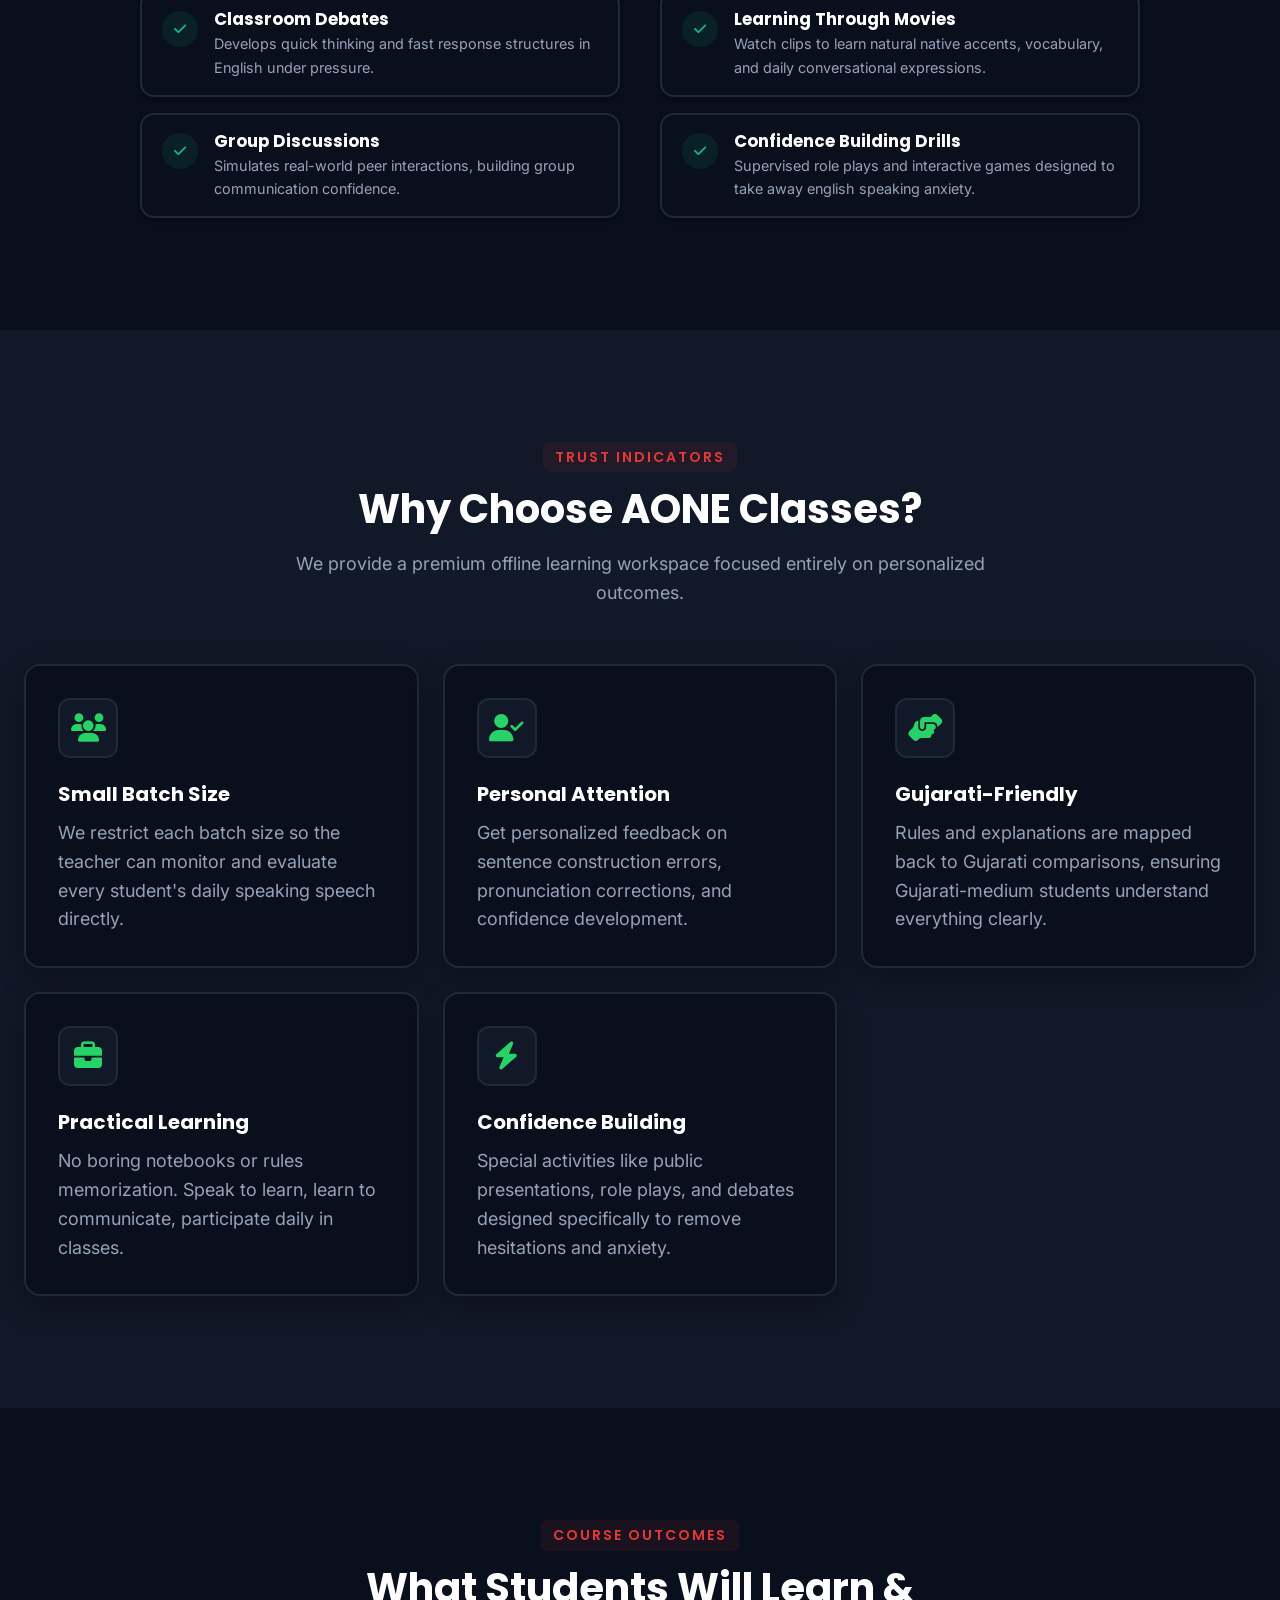
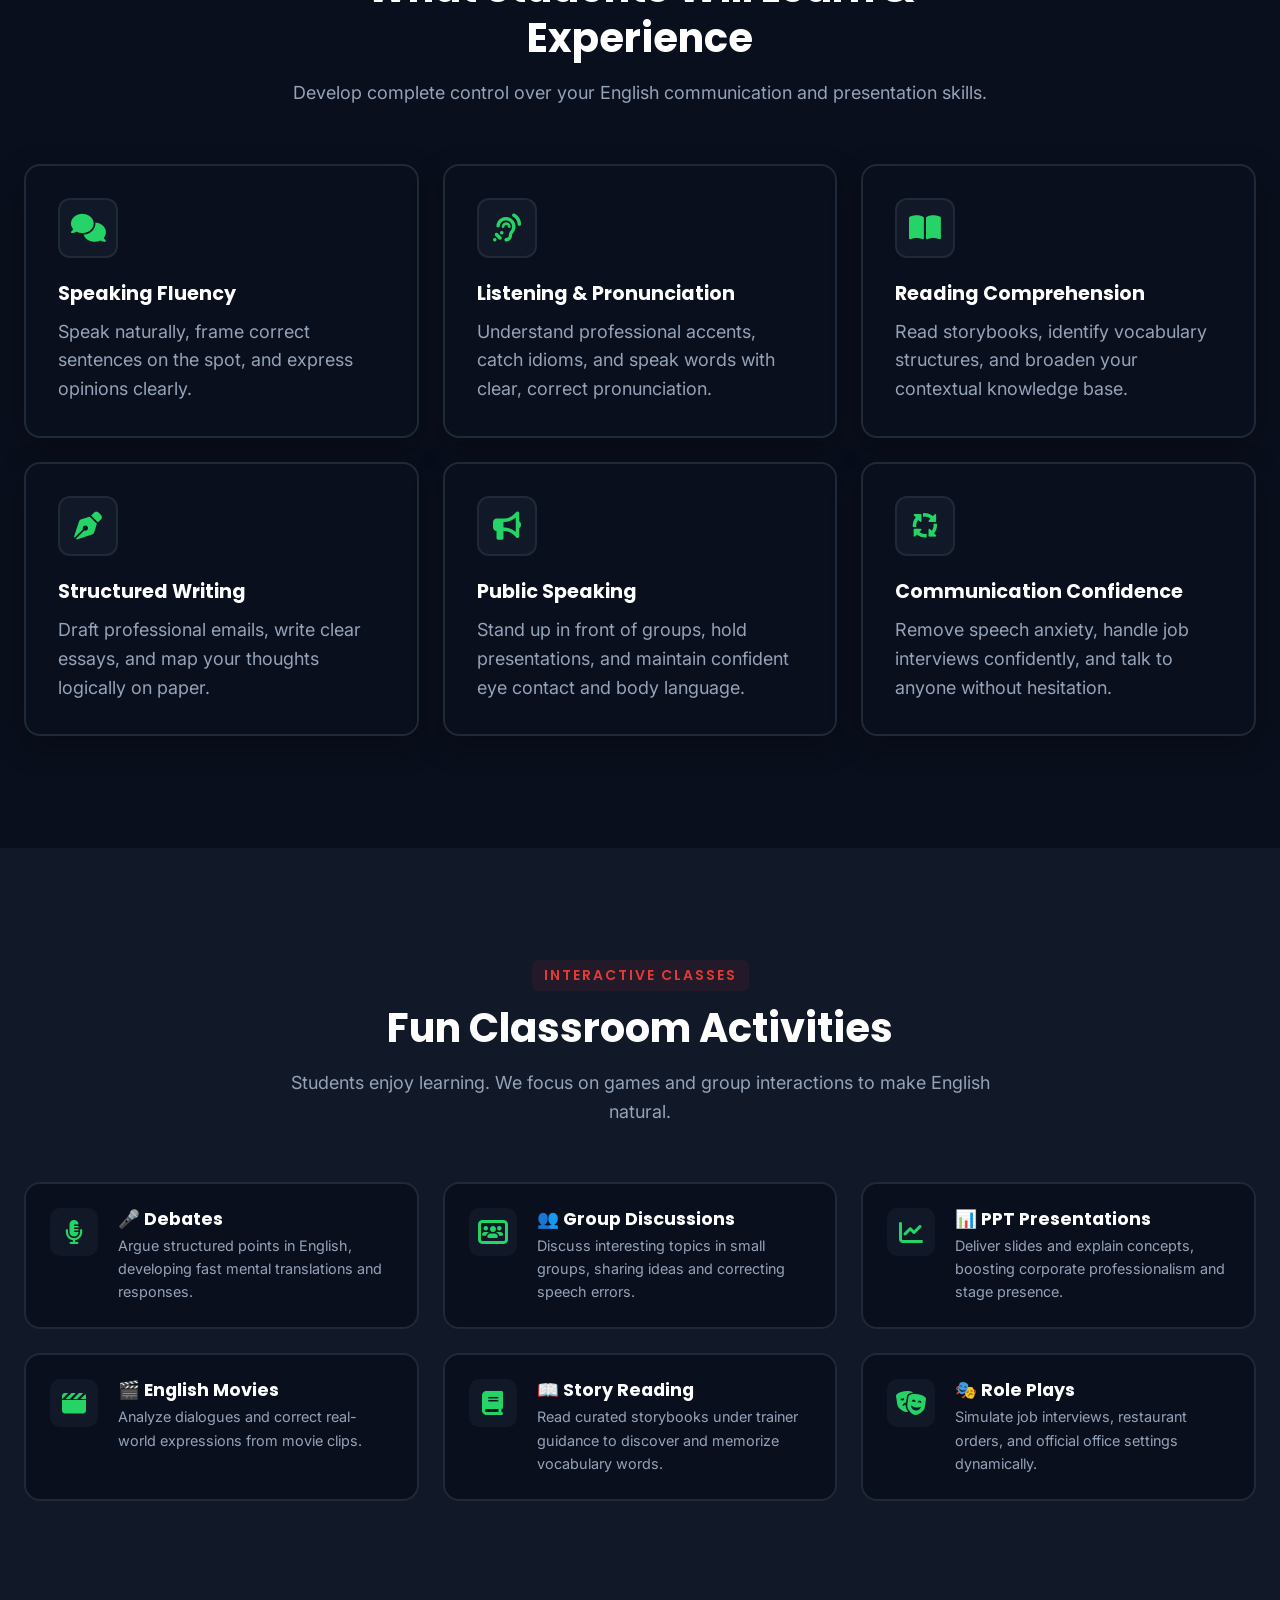
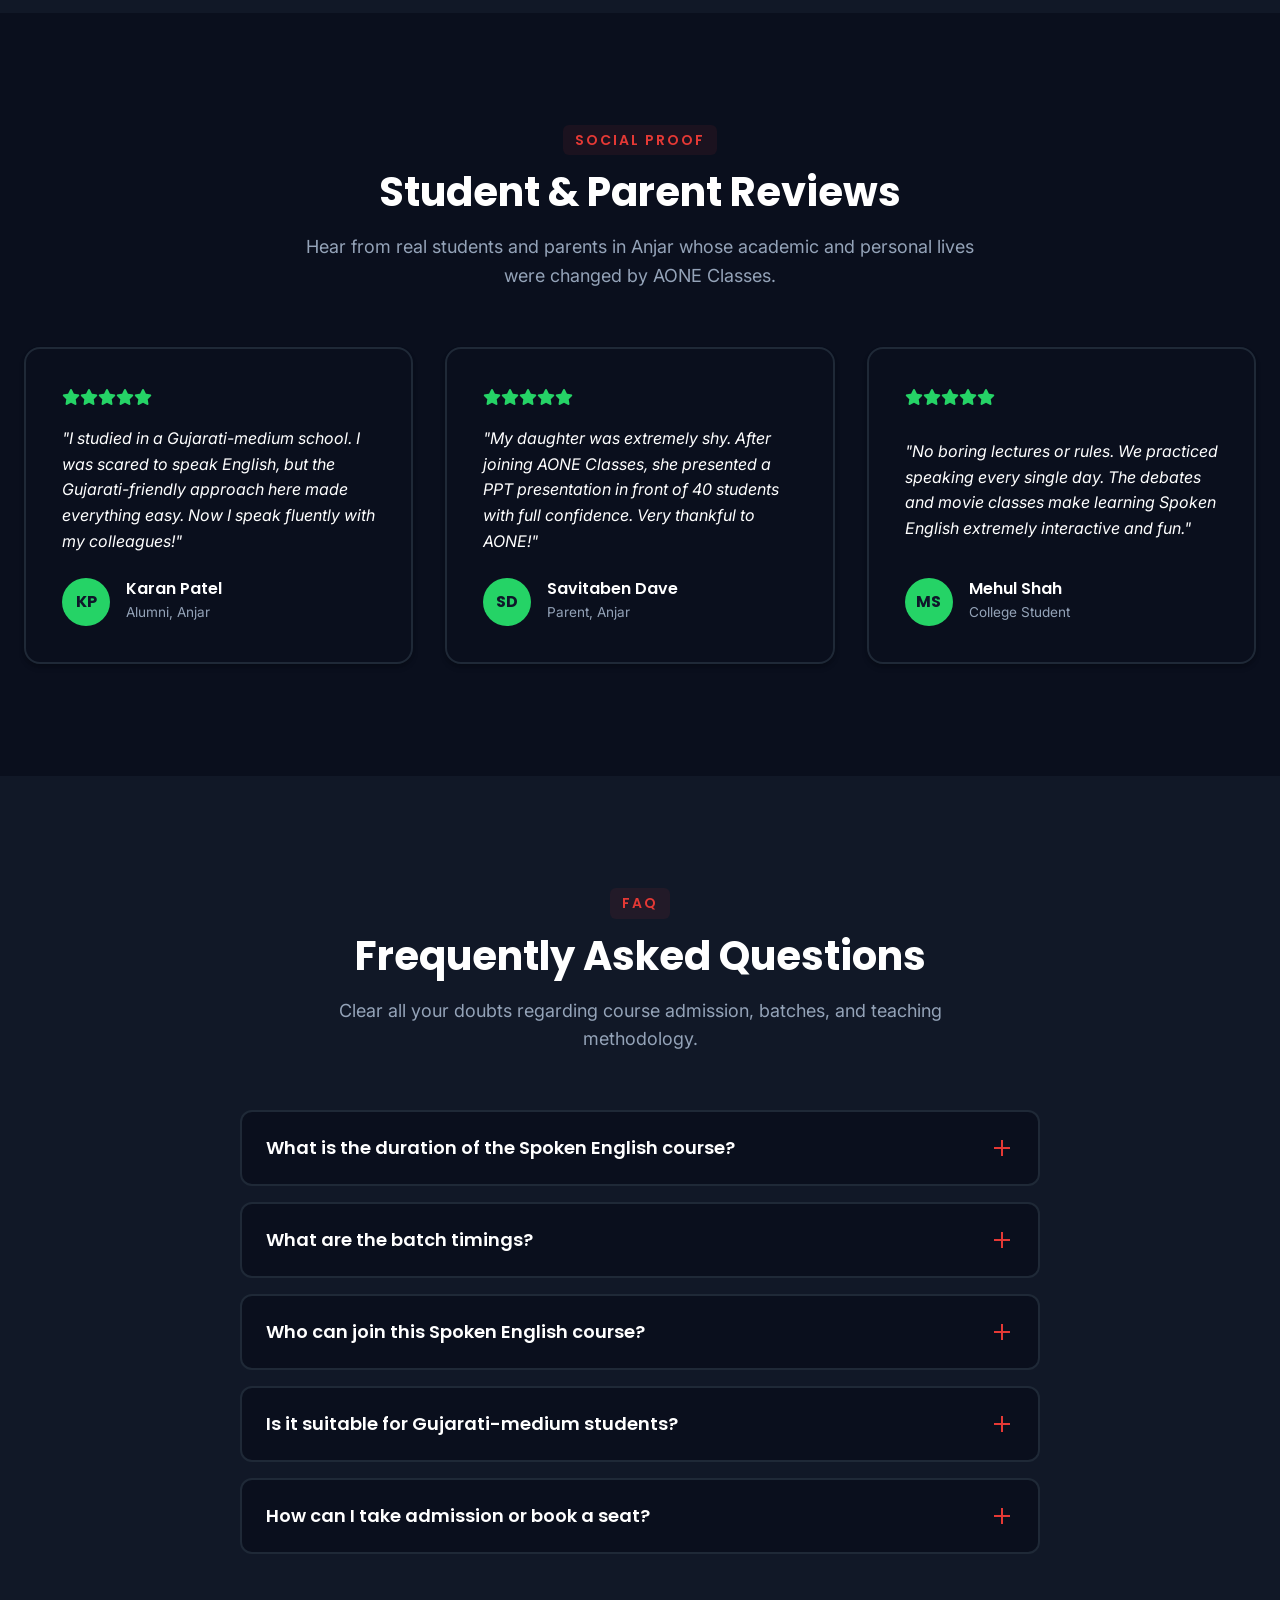
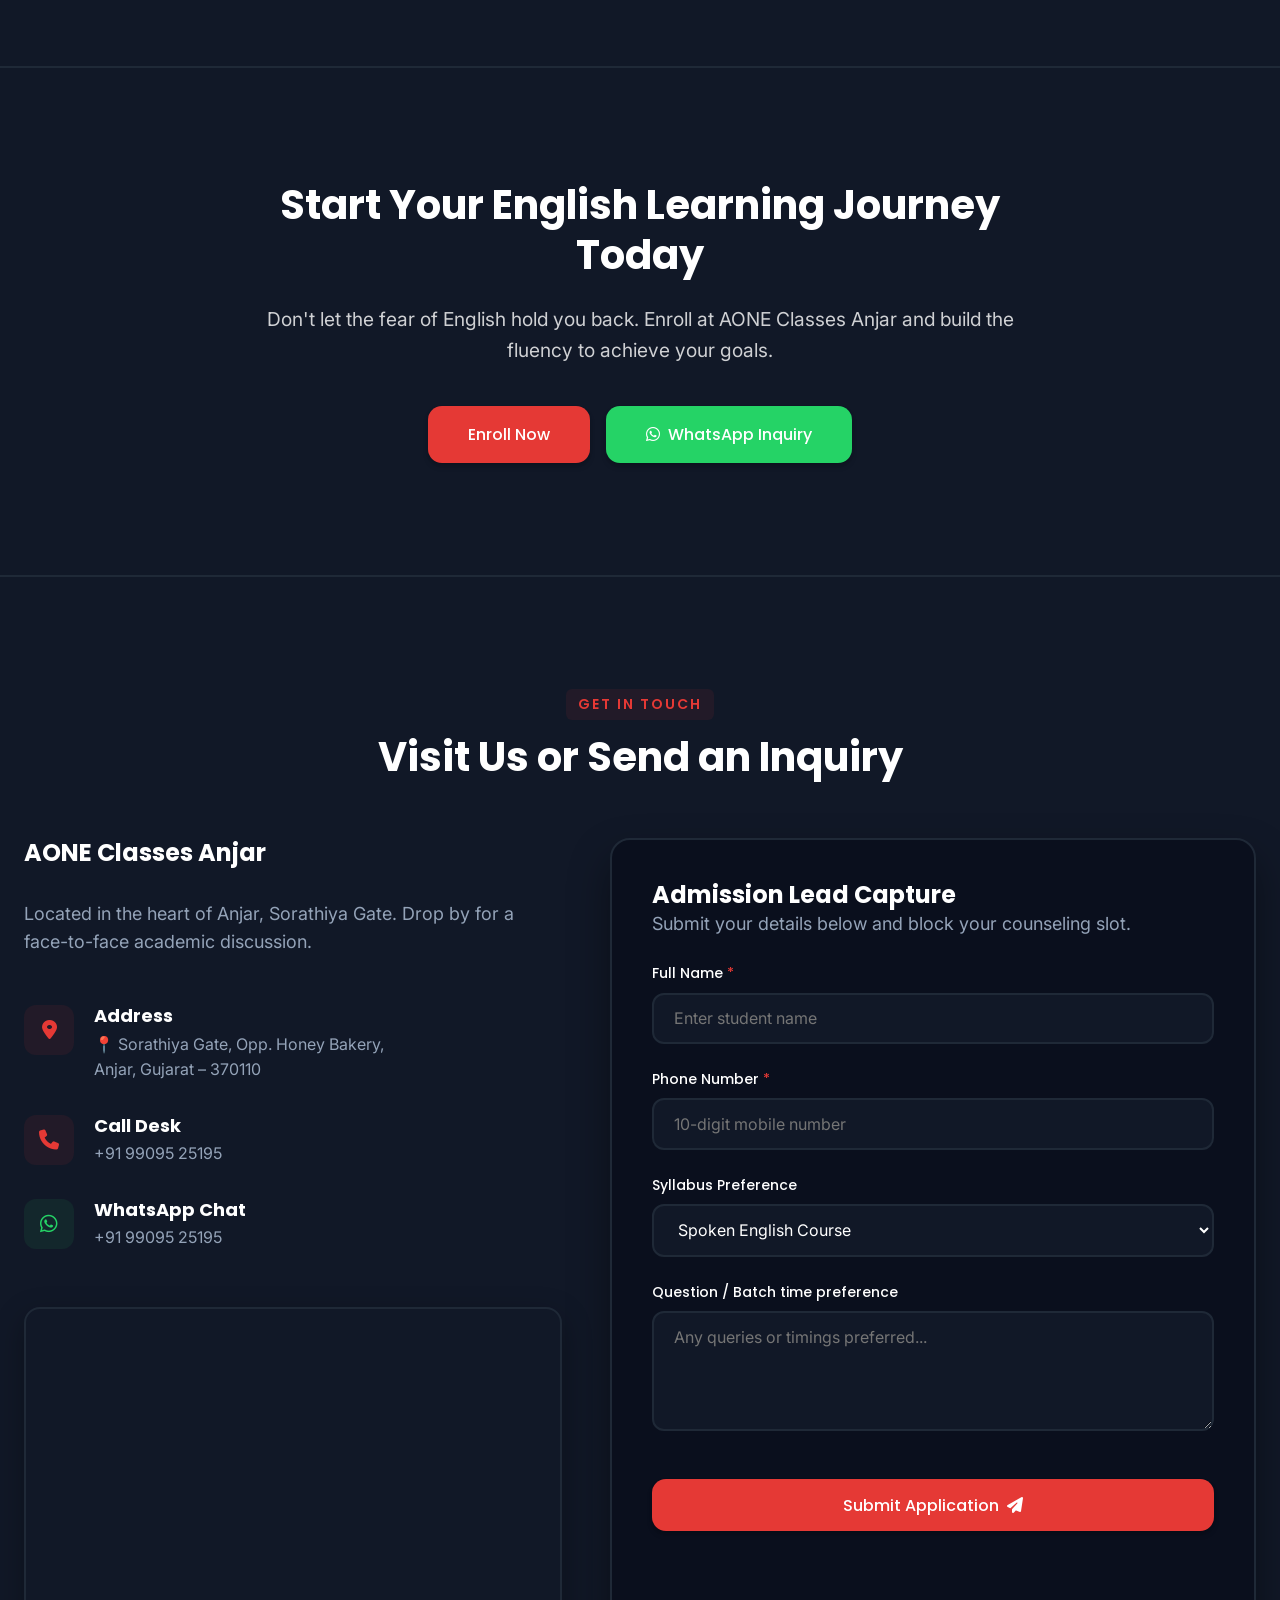
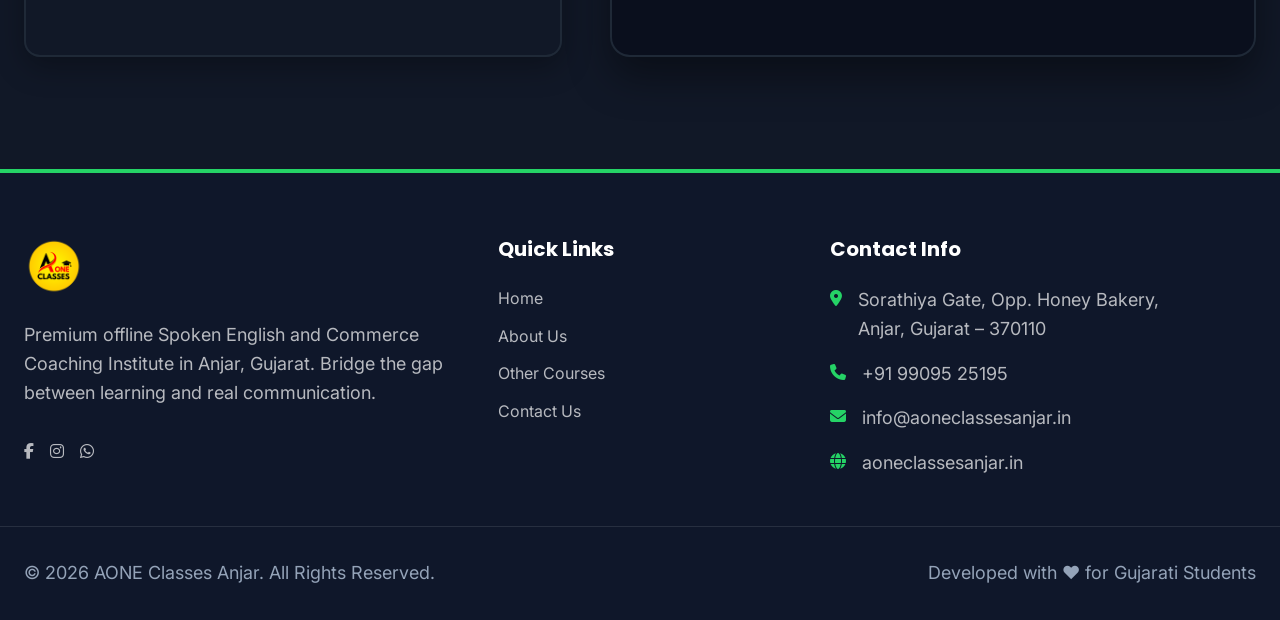
==== commit 62b92cf3: "Fix layout: group navigation links with action buttons on the right side of the navbar on desktop" ====
--- a/index.html
+++ b/index.html
@@ -26,26 +26,28 @@
         <img src="assets/logo.png" alt="AONE Classes Logo">
       </a>
       
-      <ul class="nav-links">
-        <li><a href="index.html" class="nav-link active">Home</a></li>
-        <li><a href="about.html" class="nav-link">About Us</a></li>
-        <li><a href="courses.html" class="nav-link">Other Courses</a></li>
-        <li><a href="contact.html" class="nav-link">Contact Us</a></li>
-      </ul>
-      
-      <button class="theme-toggle-btn" id="themeToggleBtn" aria-label="Toggle Theme">
-        <i class="fa-solid fa-sun" id="themeToggleIcon"></i>
-      </button>
-      
-      <div class="nav-cta">
-        <a href="contact.html" class="btn btn-primary" id="headerCtaBtn">Enroll Now</a>
-      </div>
-      
-      <button class="menu-btn" aria-label="Toggle Menu" id="mobileMenuBtn">
-        <span></span>
-        <span></span>
-        <span></span>
-      </button>
+      <div class="nav-right">
+        <ul class="nav-links">
+          <li><a href="index.html" class="nav-link active">Home</a></li>
+          <li><a href="about.html" class="nav-link">About Us</a></li>
+          <li><a href="courses.html" class="nav-link">Other Courses</a></li>
+          <li><a href="contact.html" class="nav-link">Contact Us</a></li>
+        </ul>
+        
+        <button class="theme-toggle-btn" id="themeToggleBtn" aria-label="Toggle Theme">
+          <i class="fa-solid fa-sun" id="themeToggleIcon"></i>
+        </button>
+        
+        <div class="nav-cta">
+          <a href="contact.html" class="btn btn-primary" id="headerCtaBtn">Enroll Now</a>
+        </div>
+        
+        <button class="menu-btn" aria-label="Toggle Menu" id="mobileMenuBtn">
+          <span></span>
+          <span></span>
+          <span></span>
+        </button>
+      </div>
     </div>
   </header>
 
--- a/style.css
+++ b/style.css
@@ -1746,16 +1746,17 @@
   color: var(--color-secondary);
 }
 
+/* --- Navigation Right Wrapper --- */
+.nav-right {
+  display: flex;
+  align-items: center;
+  gap: 1rem;
+  margin-left: auto; /* Push everything in .nav-right to the right side of the container */
+}
+
 @media (min-width: 1024px) {
-  .theme-toggle-btn {
-    margin-left: auto;
-    margin-right: 1.5rem;
-  }
-}
-
-@media (max-width: 1023px) {
-  .theme-toggle-btn {
-    margin-left: auto;
-    margin-right: 1rem;
-  }
-}
+  .nav-right {
+    gap: 2rem;
+  }
+}
+
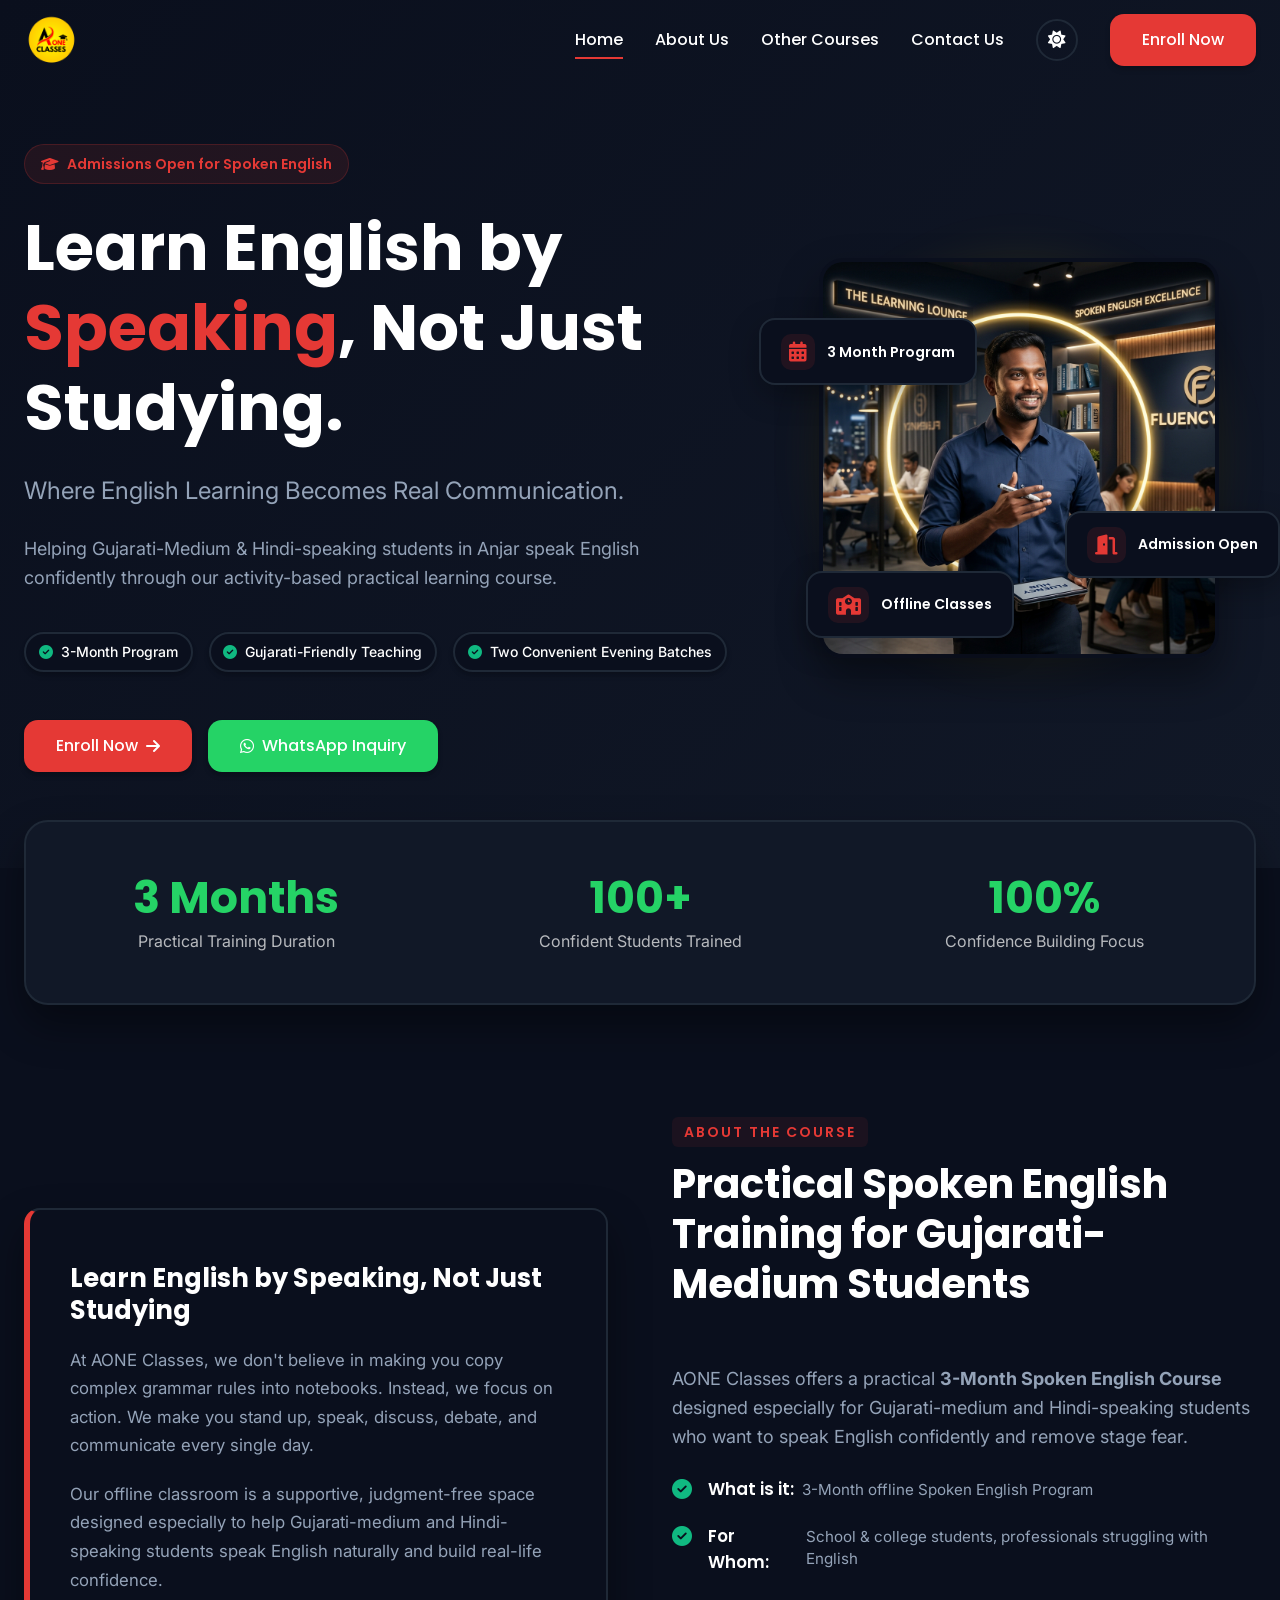
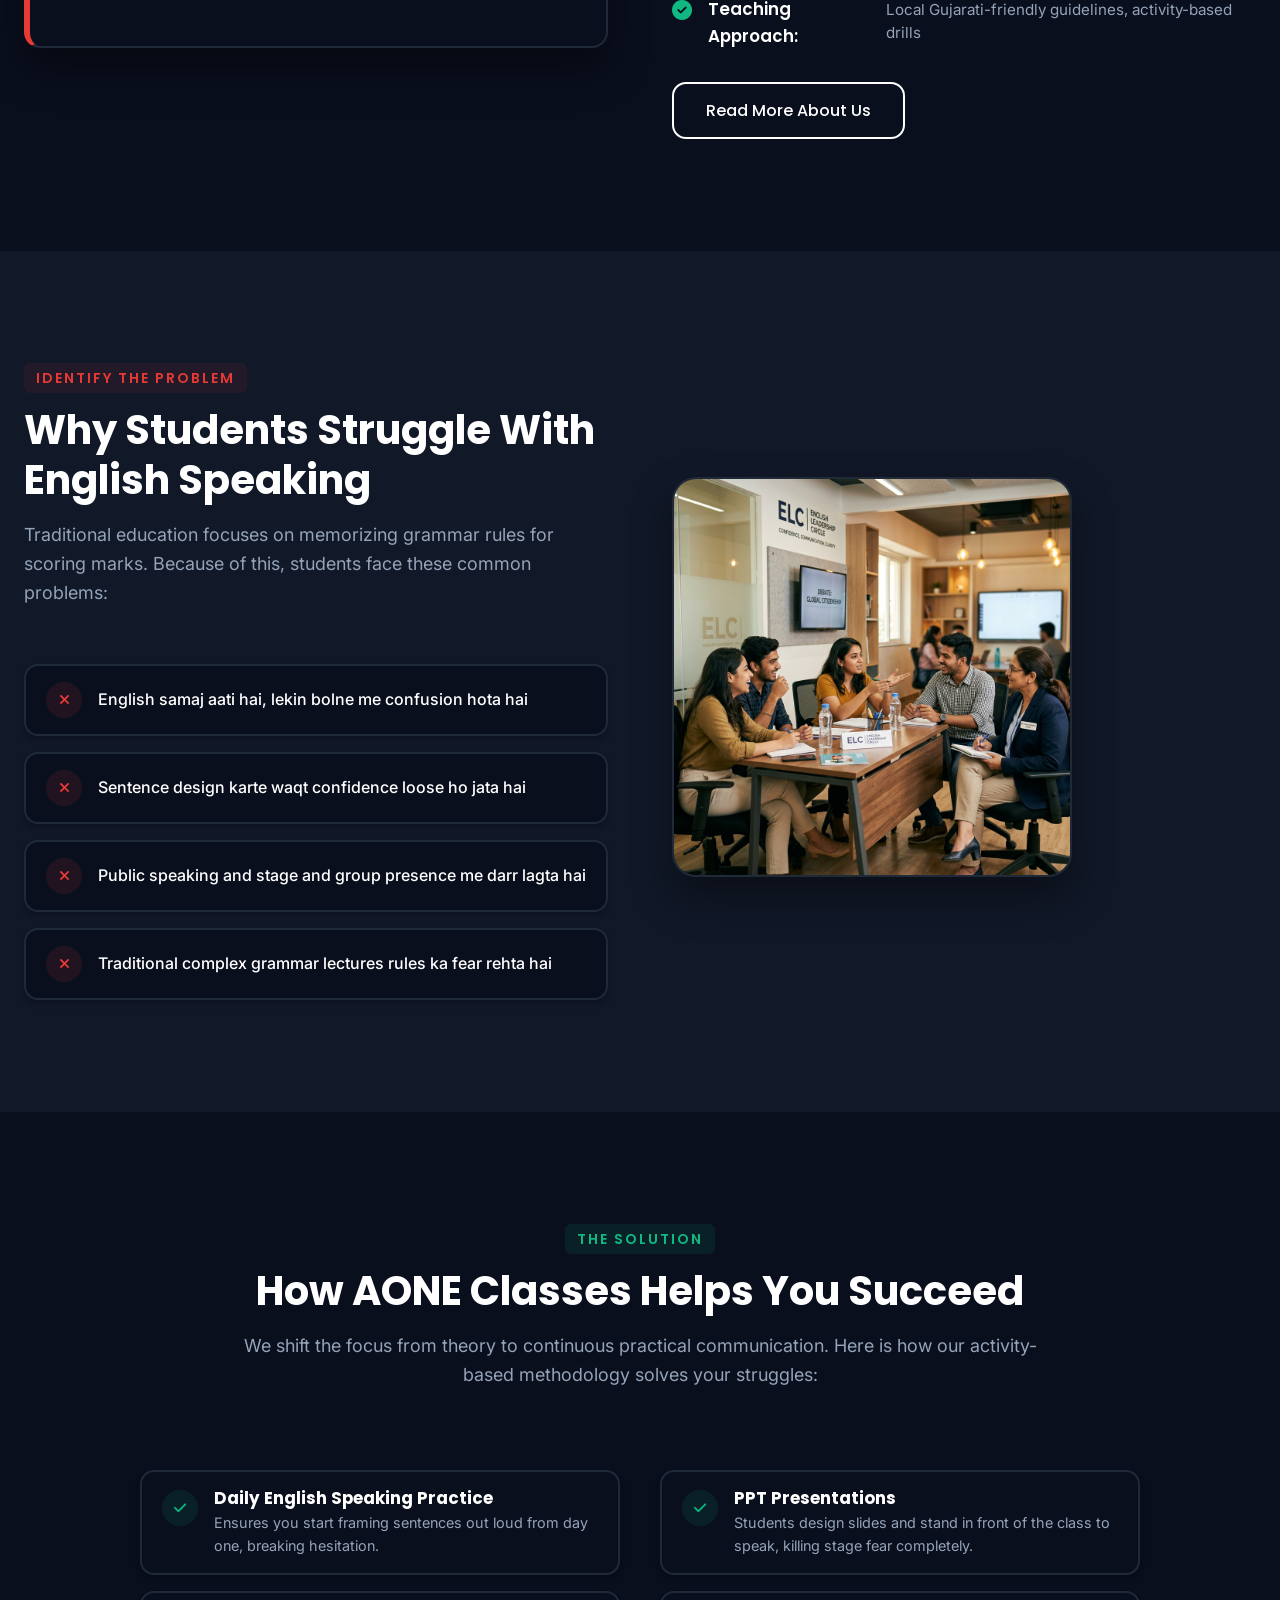
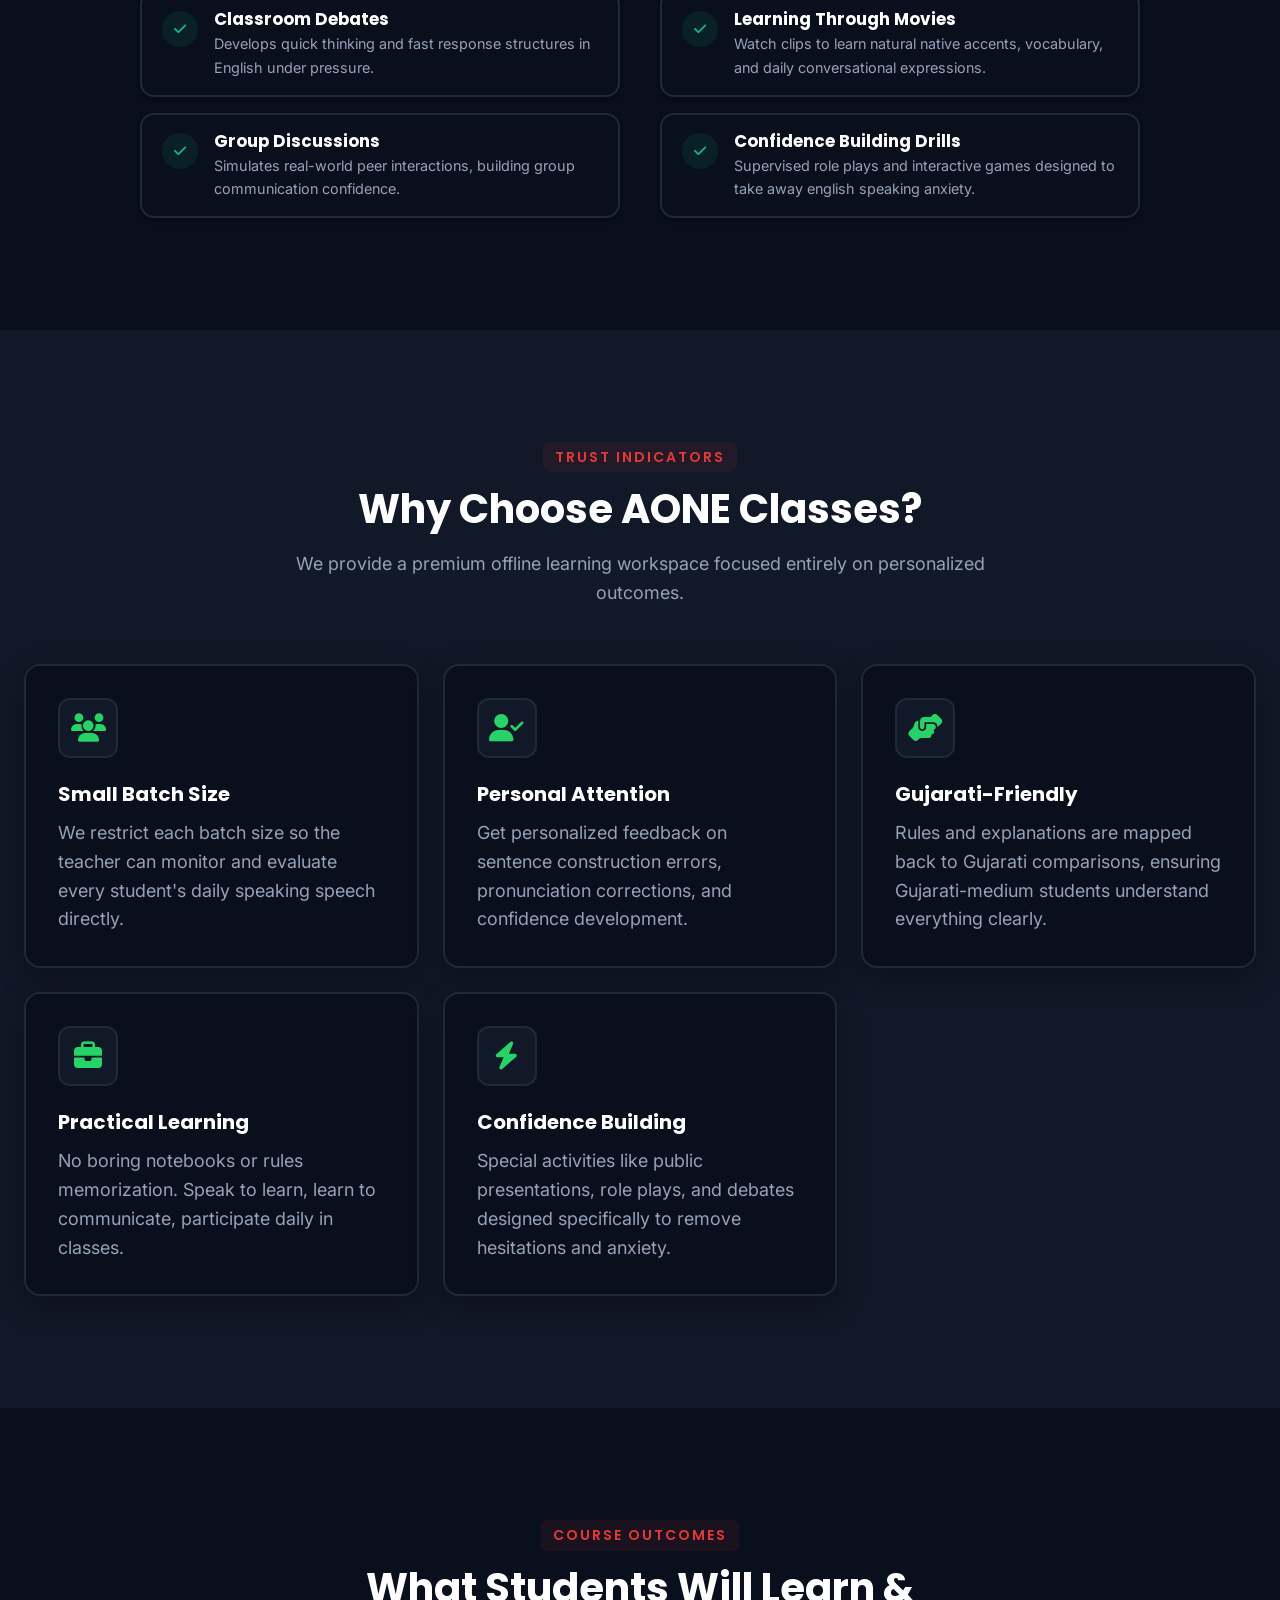
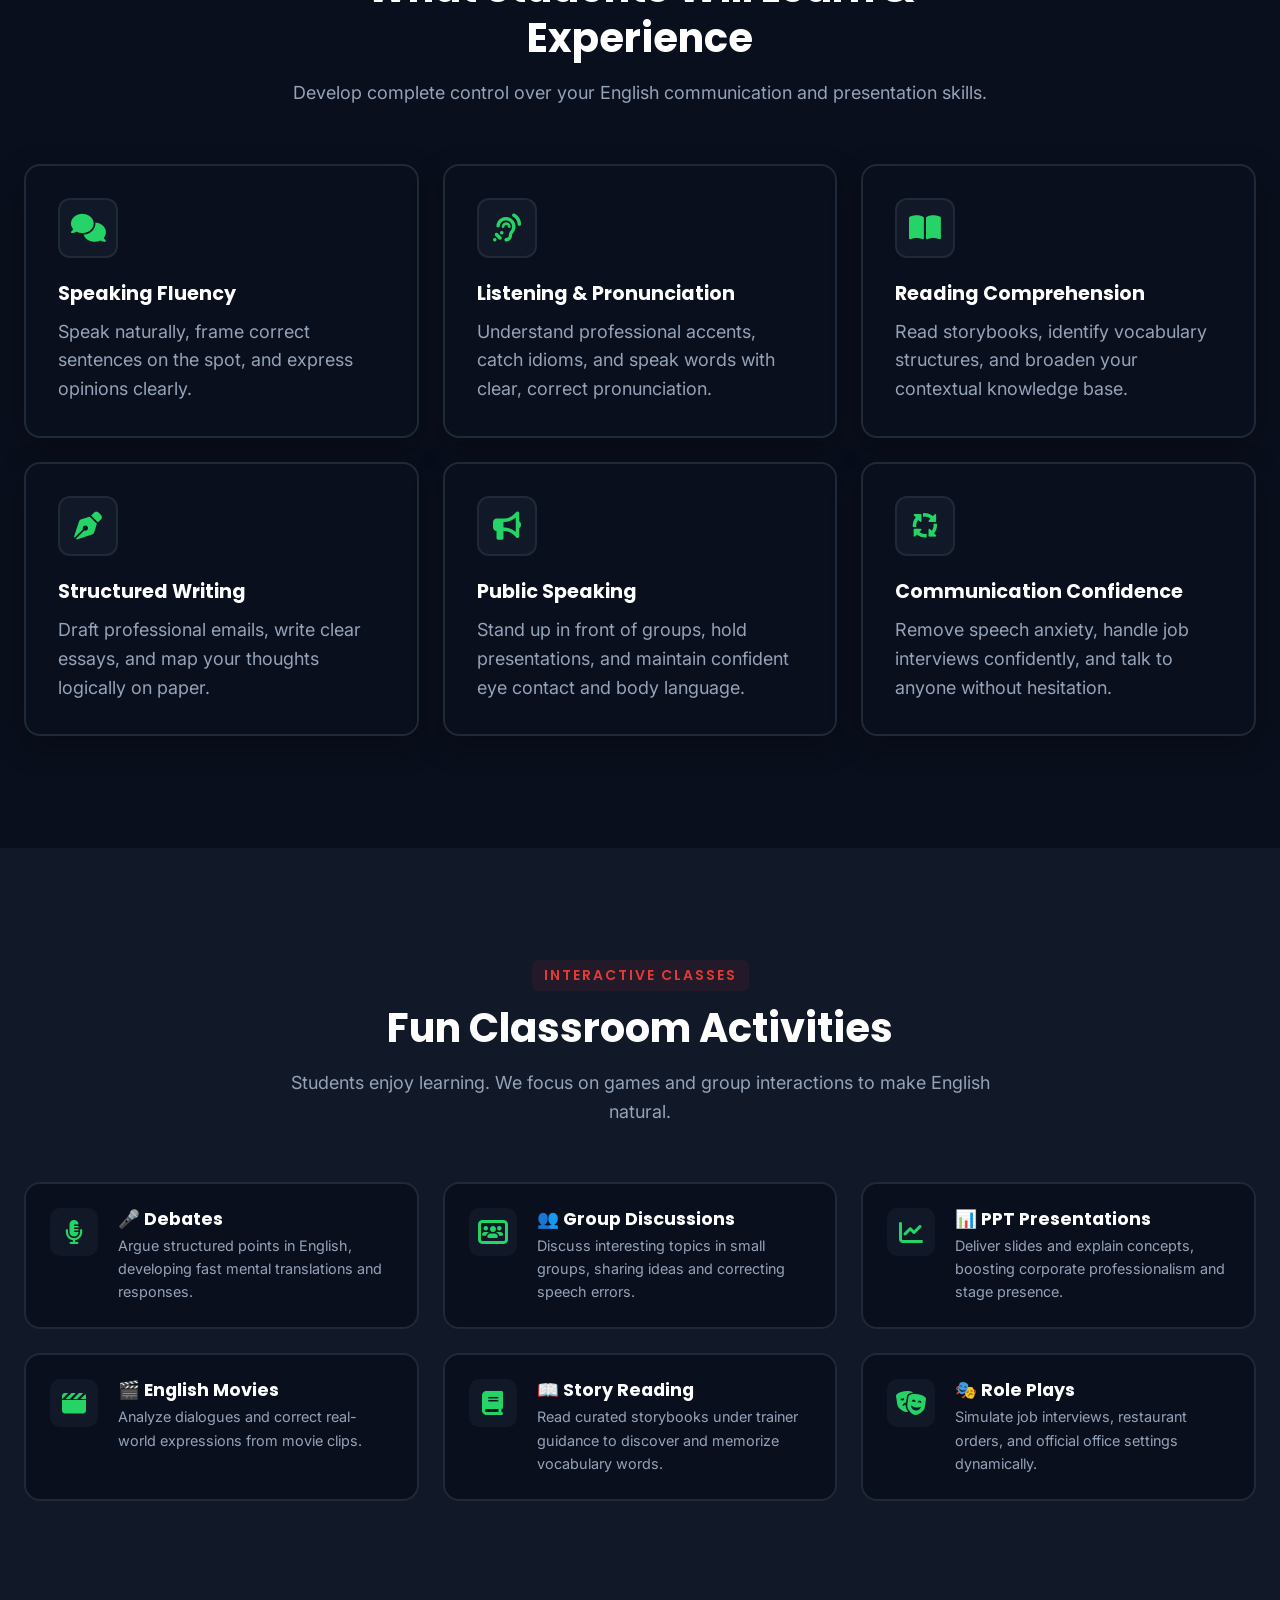
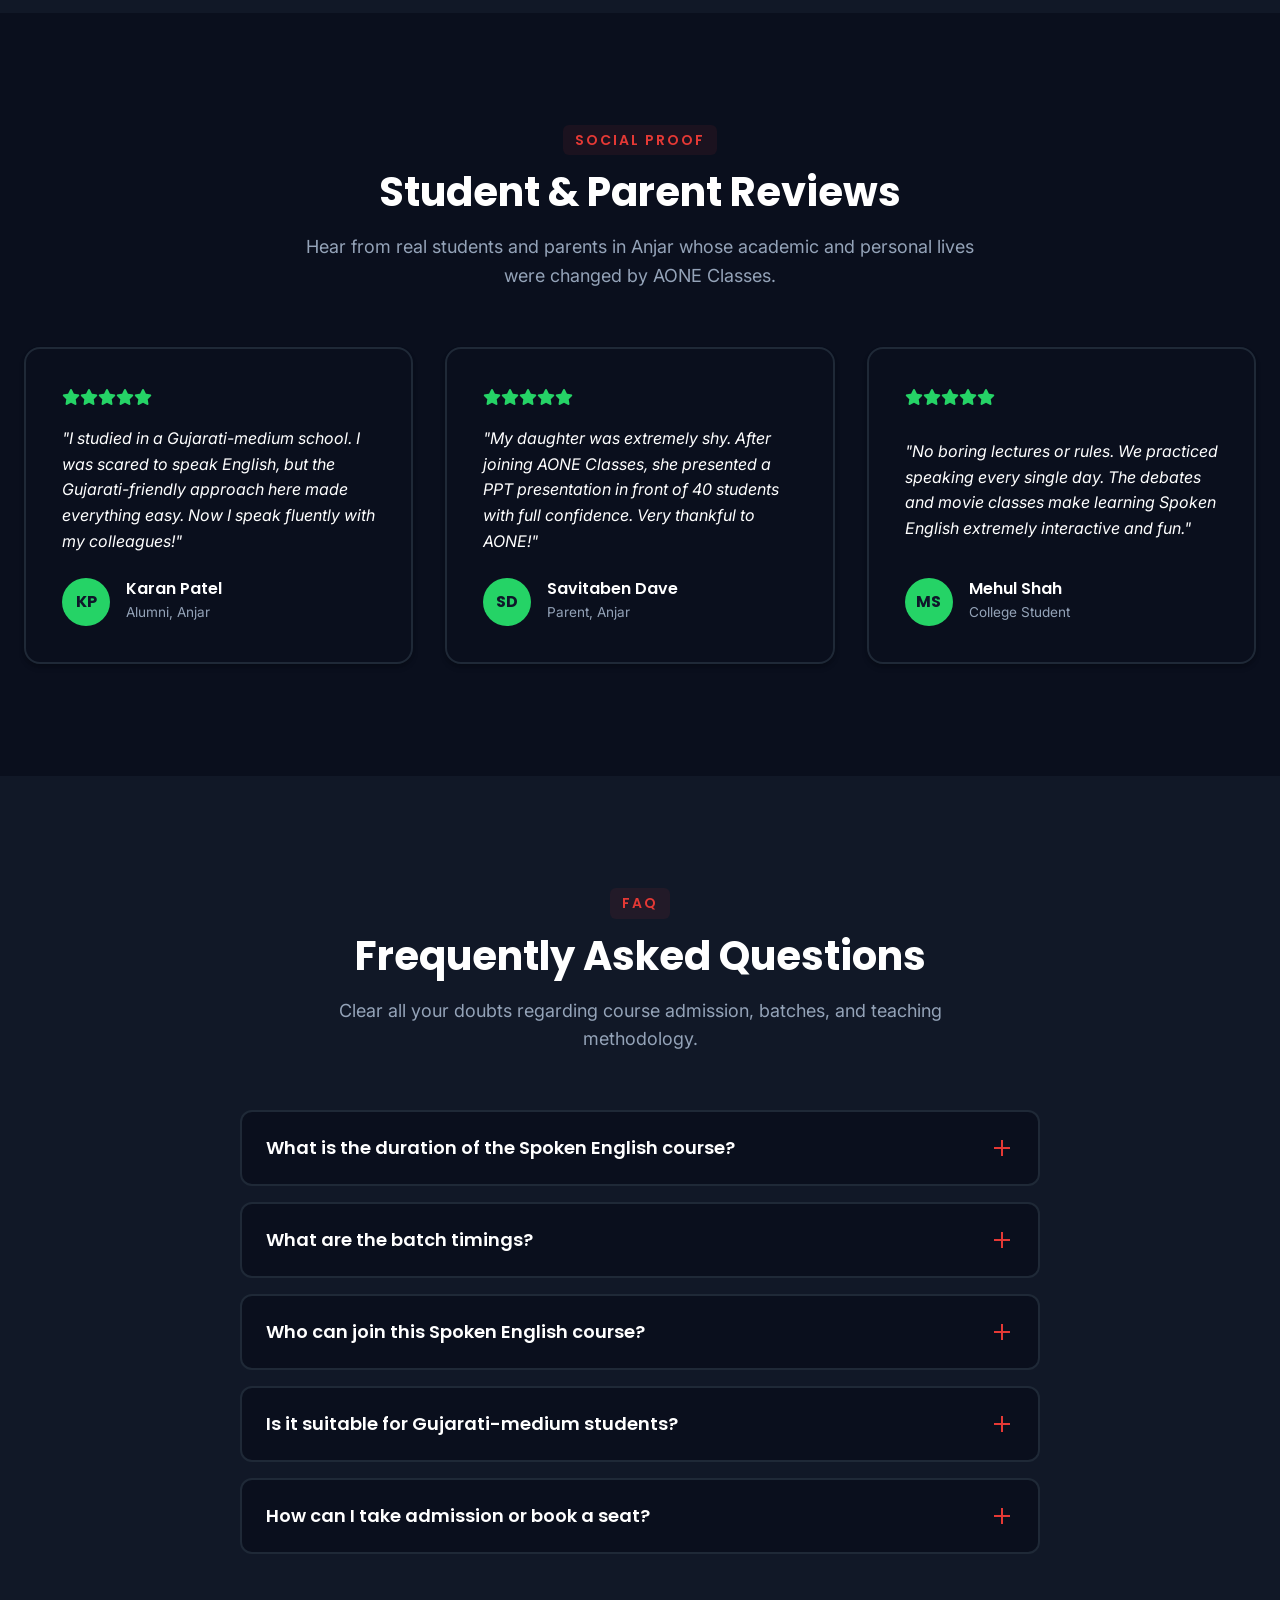
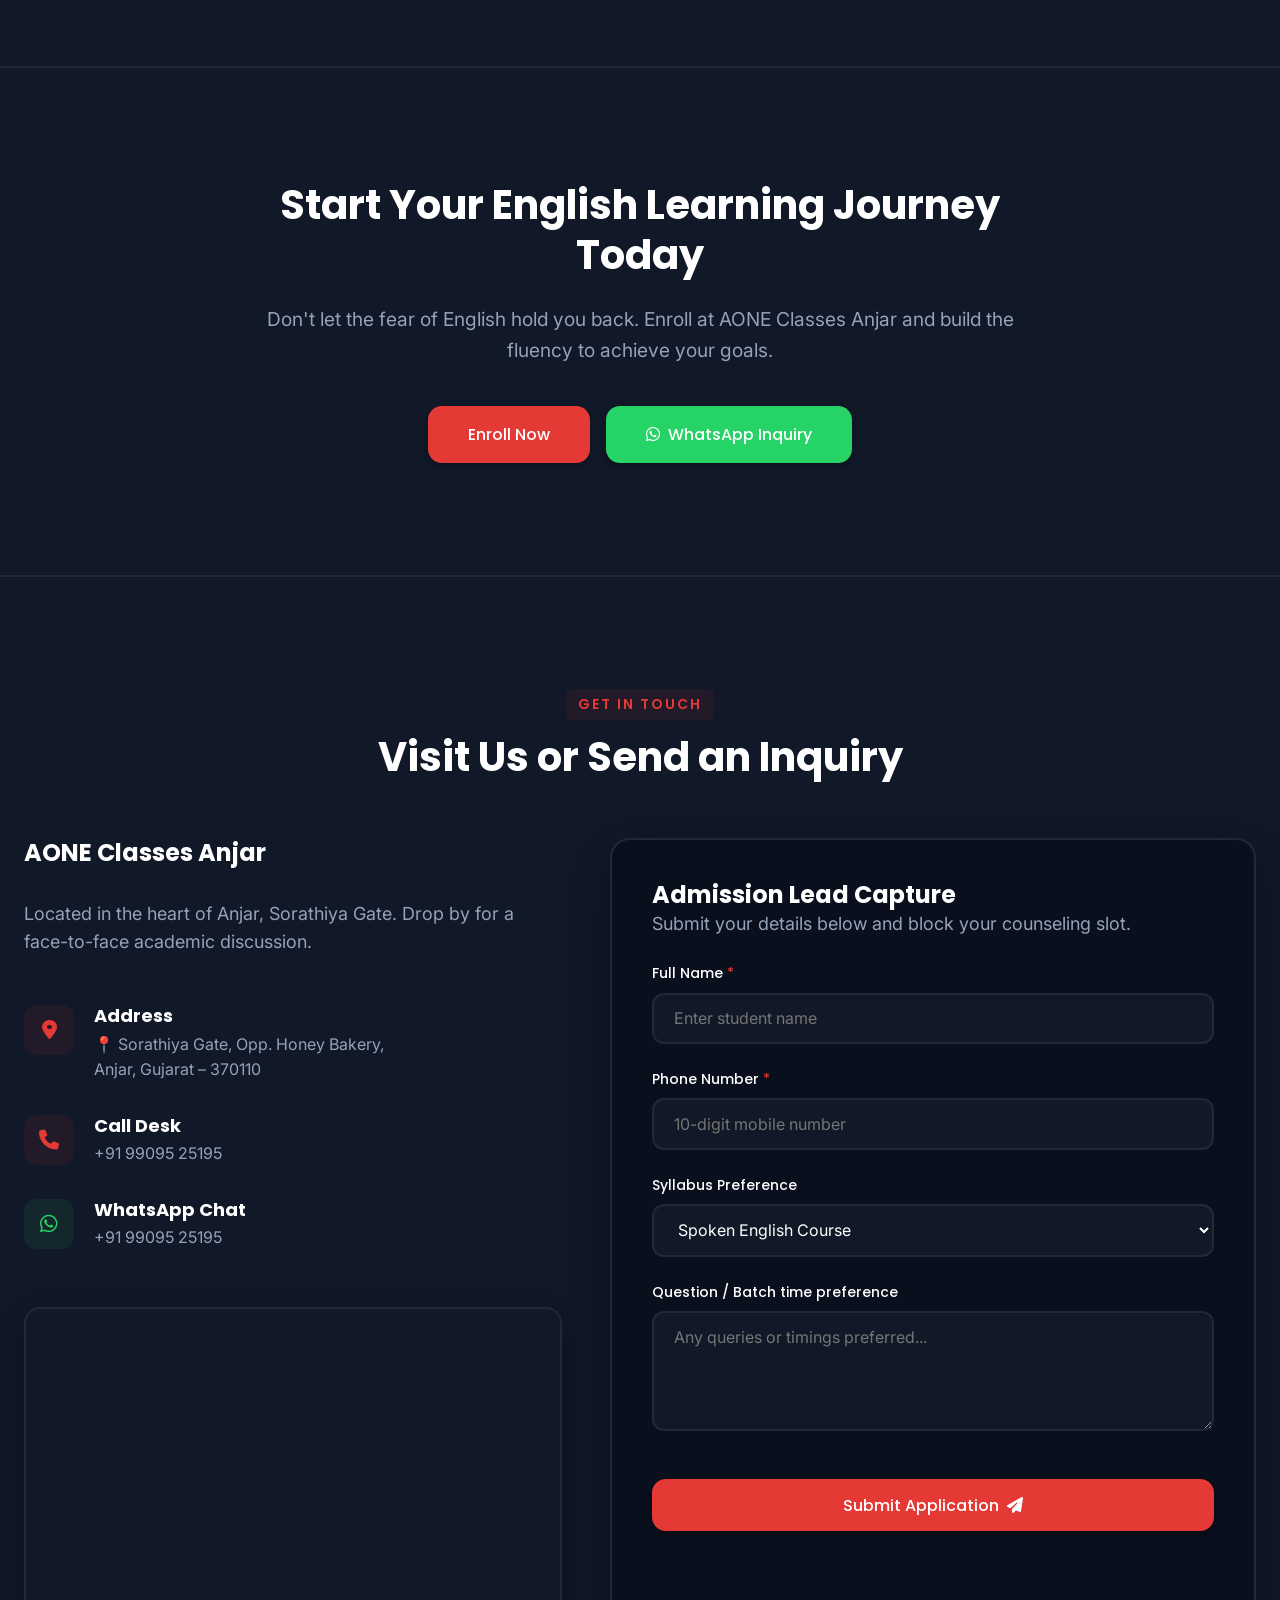
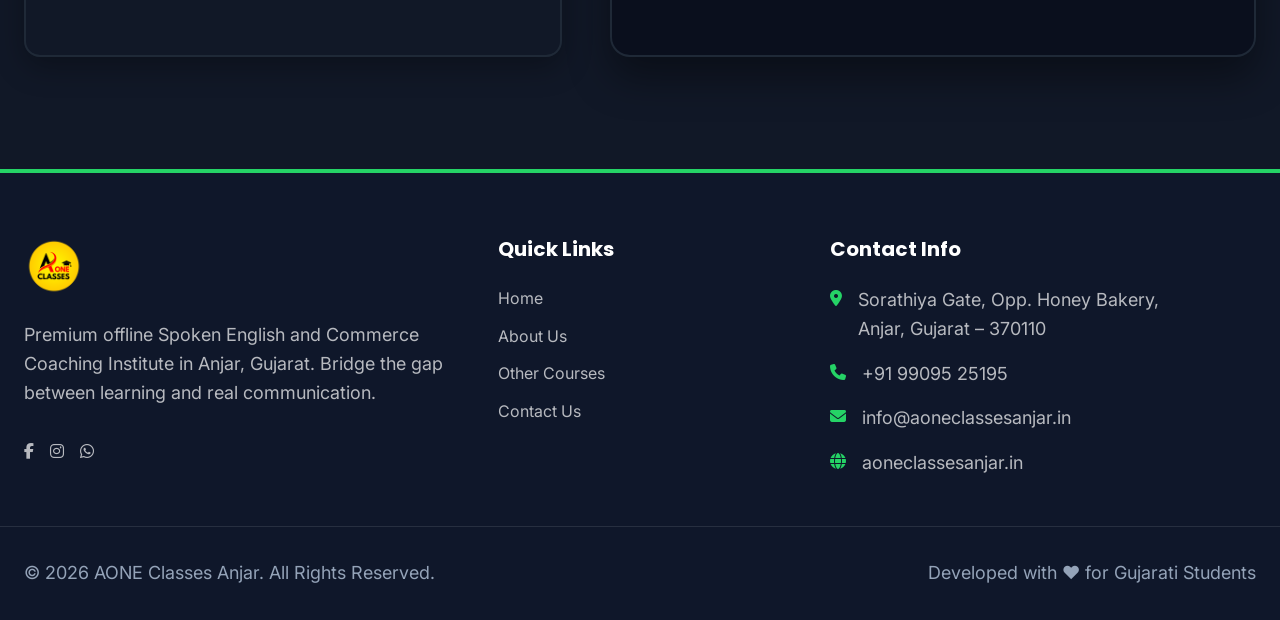
==== commit f6e69129: "Fix Light Mode text contrast issues for phone links, badges, and export buttons" ====
--- a/index.html
+++ b/index.html
@@ -583,7 +583,7 @@
   <section class="section-padding" style="background-color: var(--color-bg-light); color: var(--color-text-main); border-top: 2px solid var(--color-border); border-bottom: 2px solid var(--color-border);">
     <div class="container text-center reveal" style="max-width: 800px;">
       <h2 style="color: var(--color-text-main); margin-bottom: 1.5rem;">Start Your English Learning Journey Today</h2>
-      <p style="color: rgba(255, 255, 255, 0.8); margin-bottom: 2.5rem; font-size: 1.2rem;">Don't let the fear of English hold you back. Enroll at AONE Classes Anjar and build the fluency to achieve your goals.</p>
+      <p style="color: var(--color-text-sub); margin-bottom: 2.5rem; font-size: 1.2rem;">Don't let the fear of English hold you back. Enroll at AONE Classes Anjar and build the fluency to achieve your goals.</p>
       
       <div class="btn-group" style="justify-content: center;">
         <a href="contact.html" class="btn btn-primary" style="padding: 1rem 2.5rem;">Enroll Now</a>
--- a/style.css
+++ b/style.css
@@ -1235,10 +1235,22 @@
 .delay-300 { transition-delay: 300ms; }
 .delay-400 { transition-delay: 400ms; }
 
-/* Custom icon designs */
 .icon-success {
   color: #10B981;
 }
+
+/* Phone Links Styling */
+.contact-phone-link,
+.admin-phone-link {
+  color: var(--color-secondary);
+  transition: var(--transition-fast);
+}
+
+.contact-phone-link:hover,
+.admin-phone-link:hover {
+  color: var(--color-cta);
+}
+
 
 /* Learning Activities Specific Grid styling */
 .activities-grid {
@@ -1724,6 +1736,24 @@
   color: var(--color-bg-white) !important;
 }
 
+/* Light mode adjustments for custom link and dashboard colors */
+:root.light-mode .contact-phone-link {
+  color: #128C7E;
+}
+
+:root.light-mode .admin-phone-link {
+  color: #128C7E;
+}
+
+:root.light-mode .badge-course {
+  color: #128C7E;
+}
+
+:root.light-mode .btn-export {
+  color: var(--color-primary);
+}
+
+
 .theme-toggle-btn {
   background: transparent;
   border: 2px solid var(--color-border);
